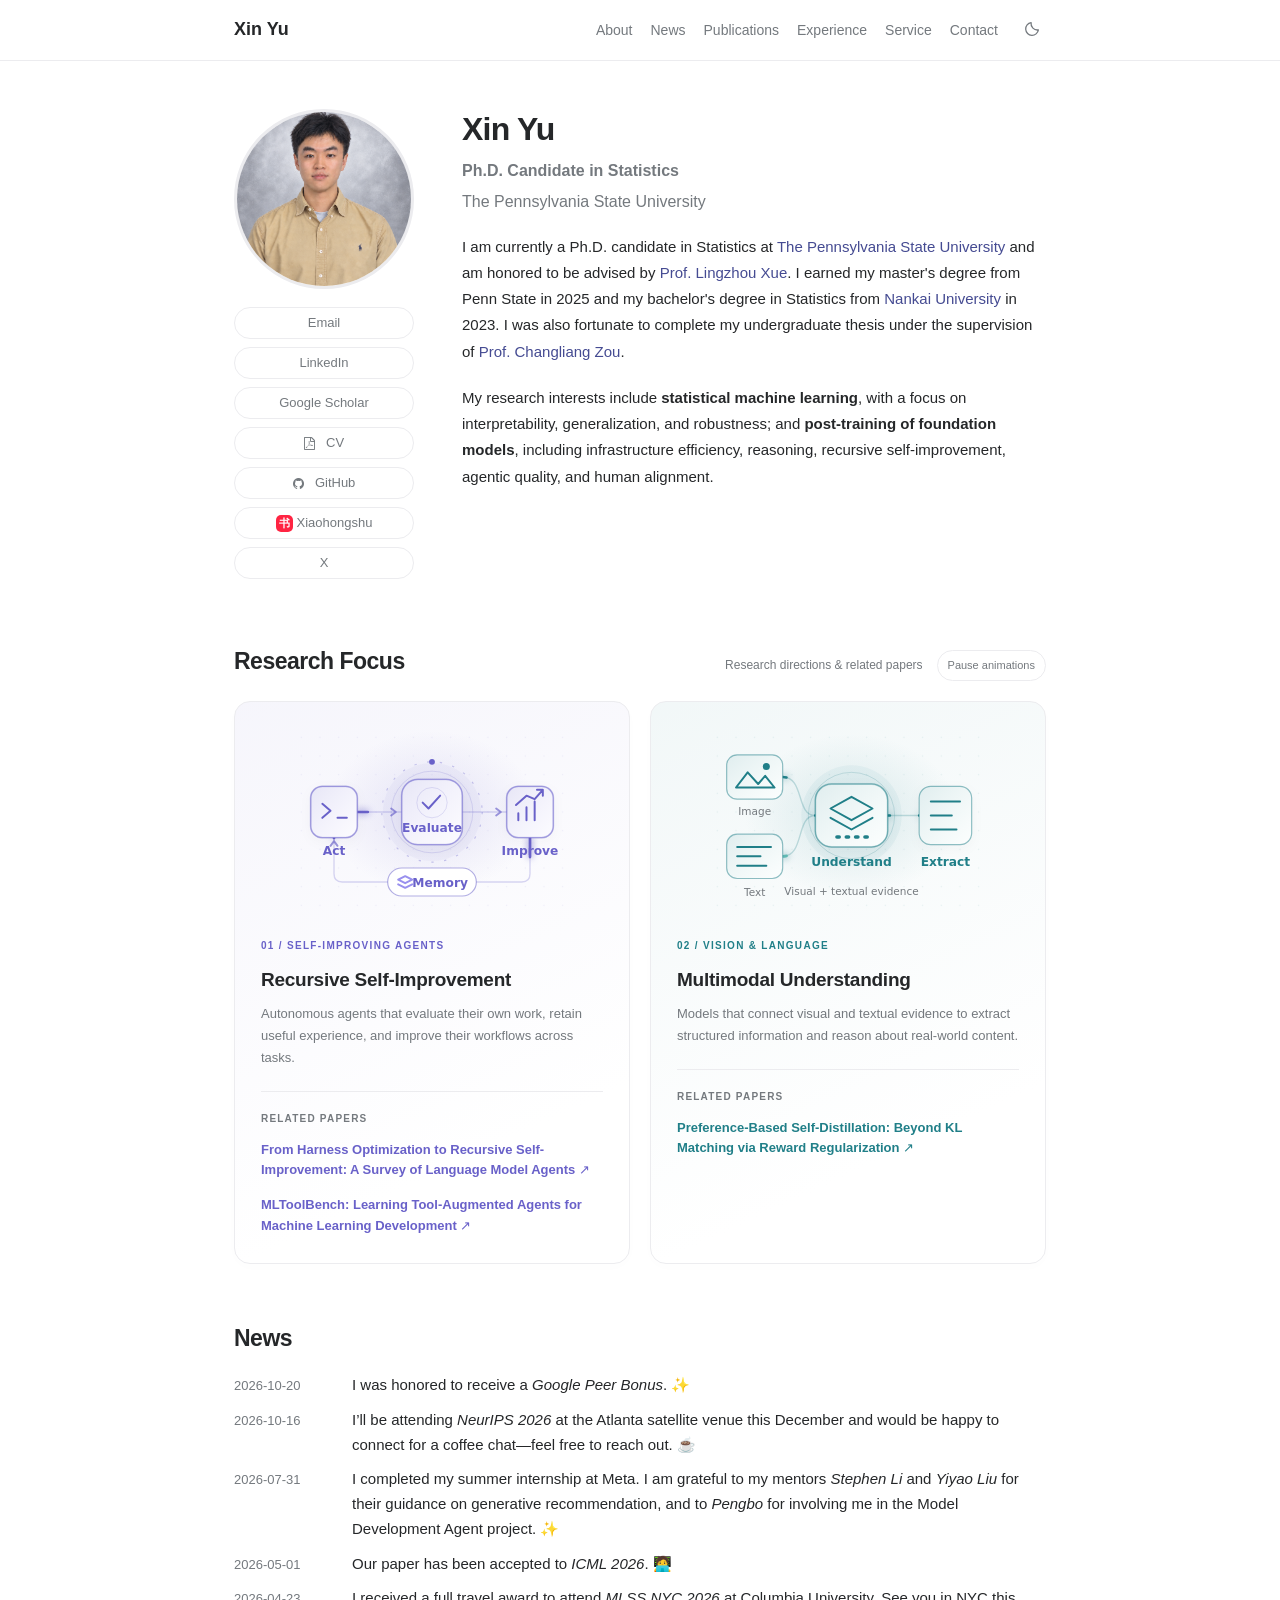
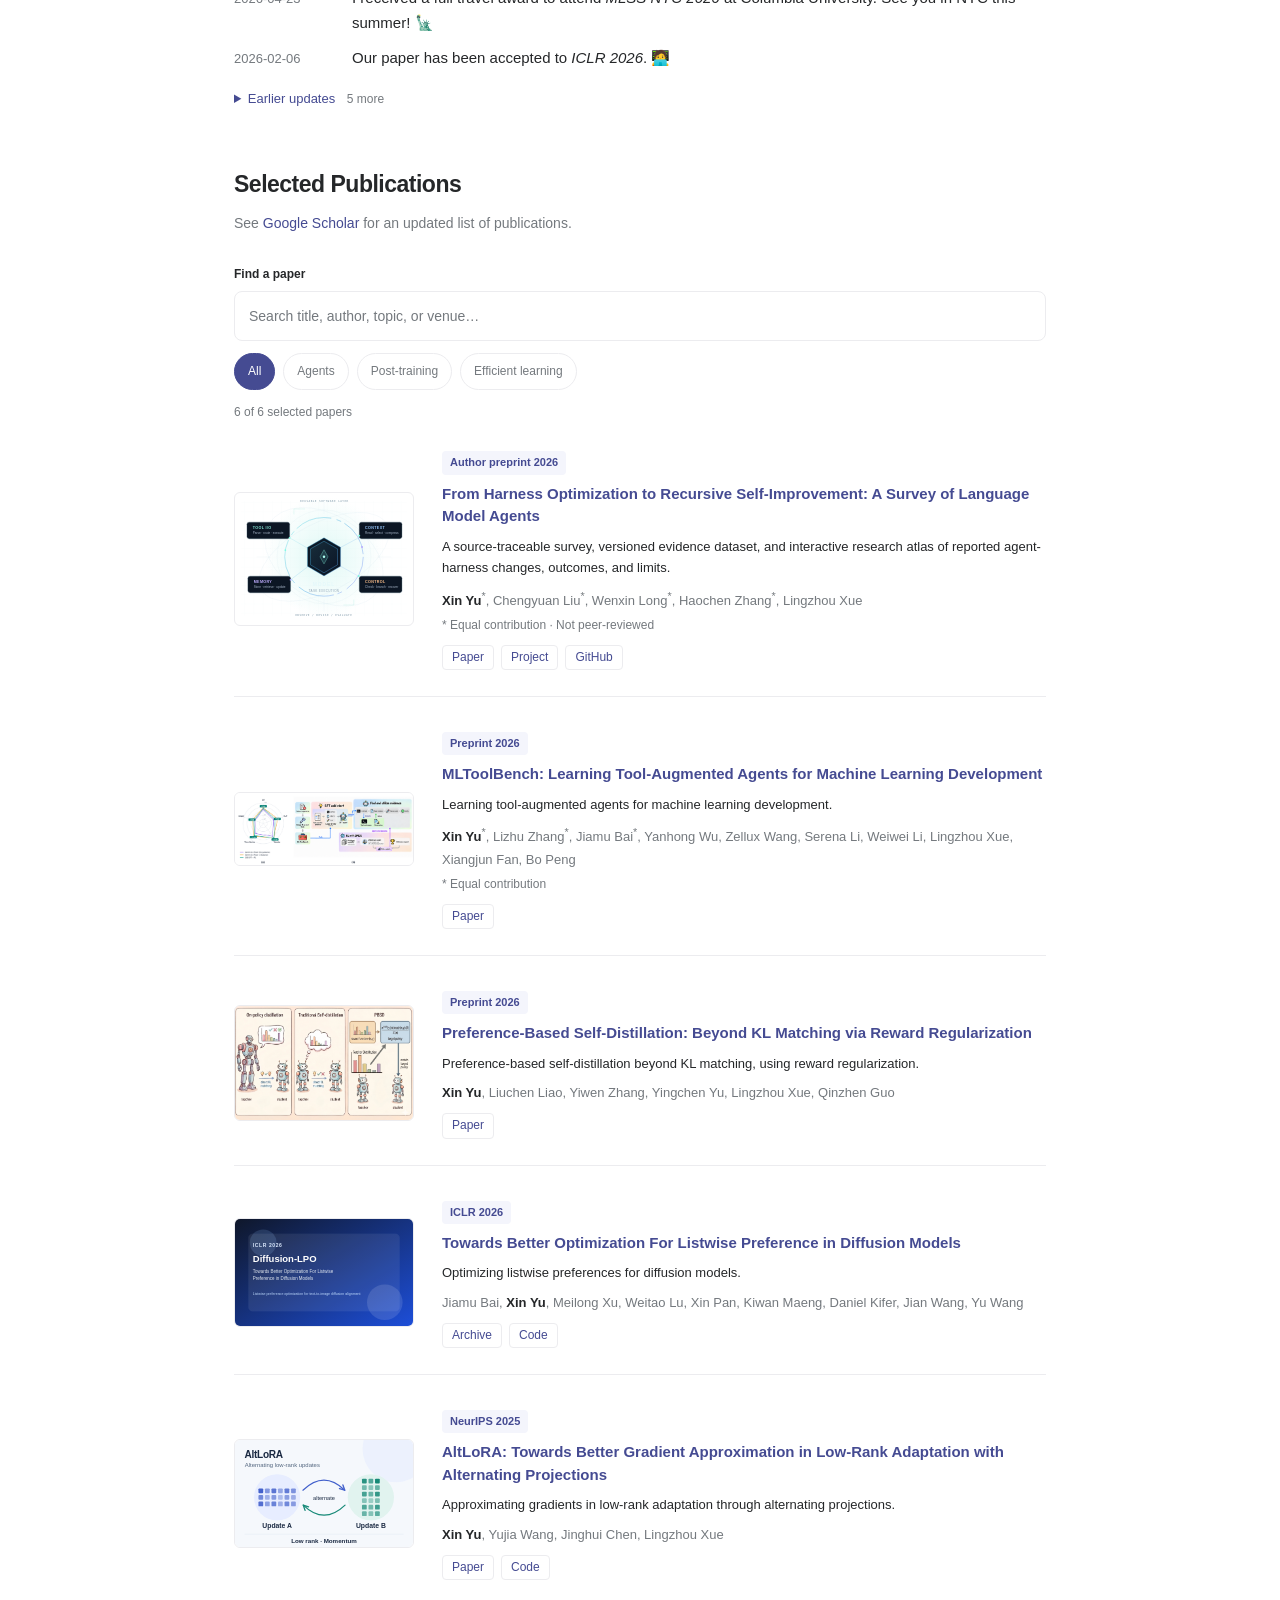
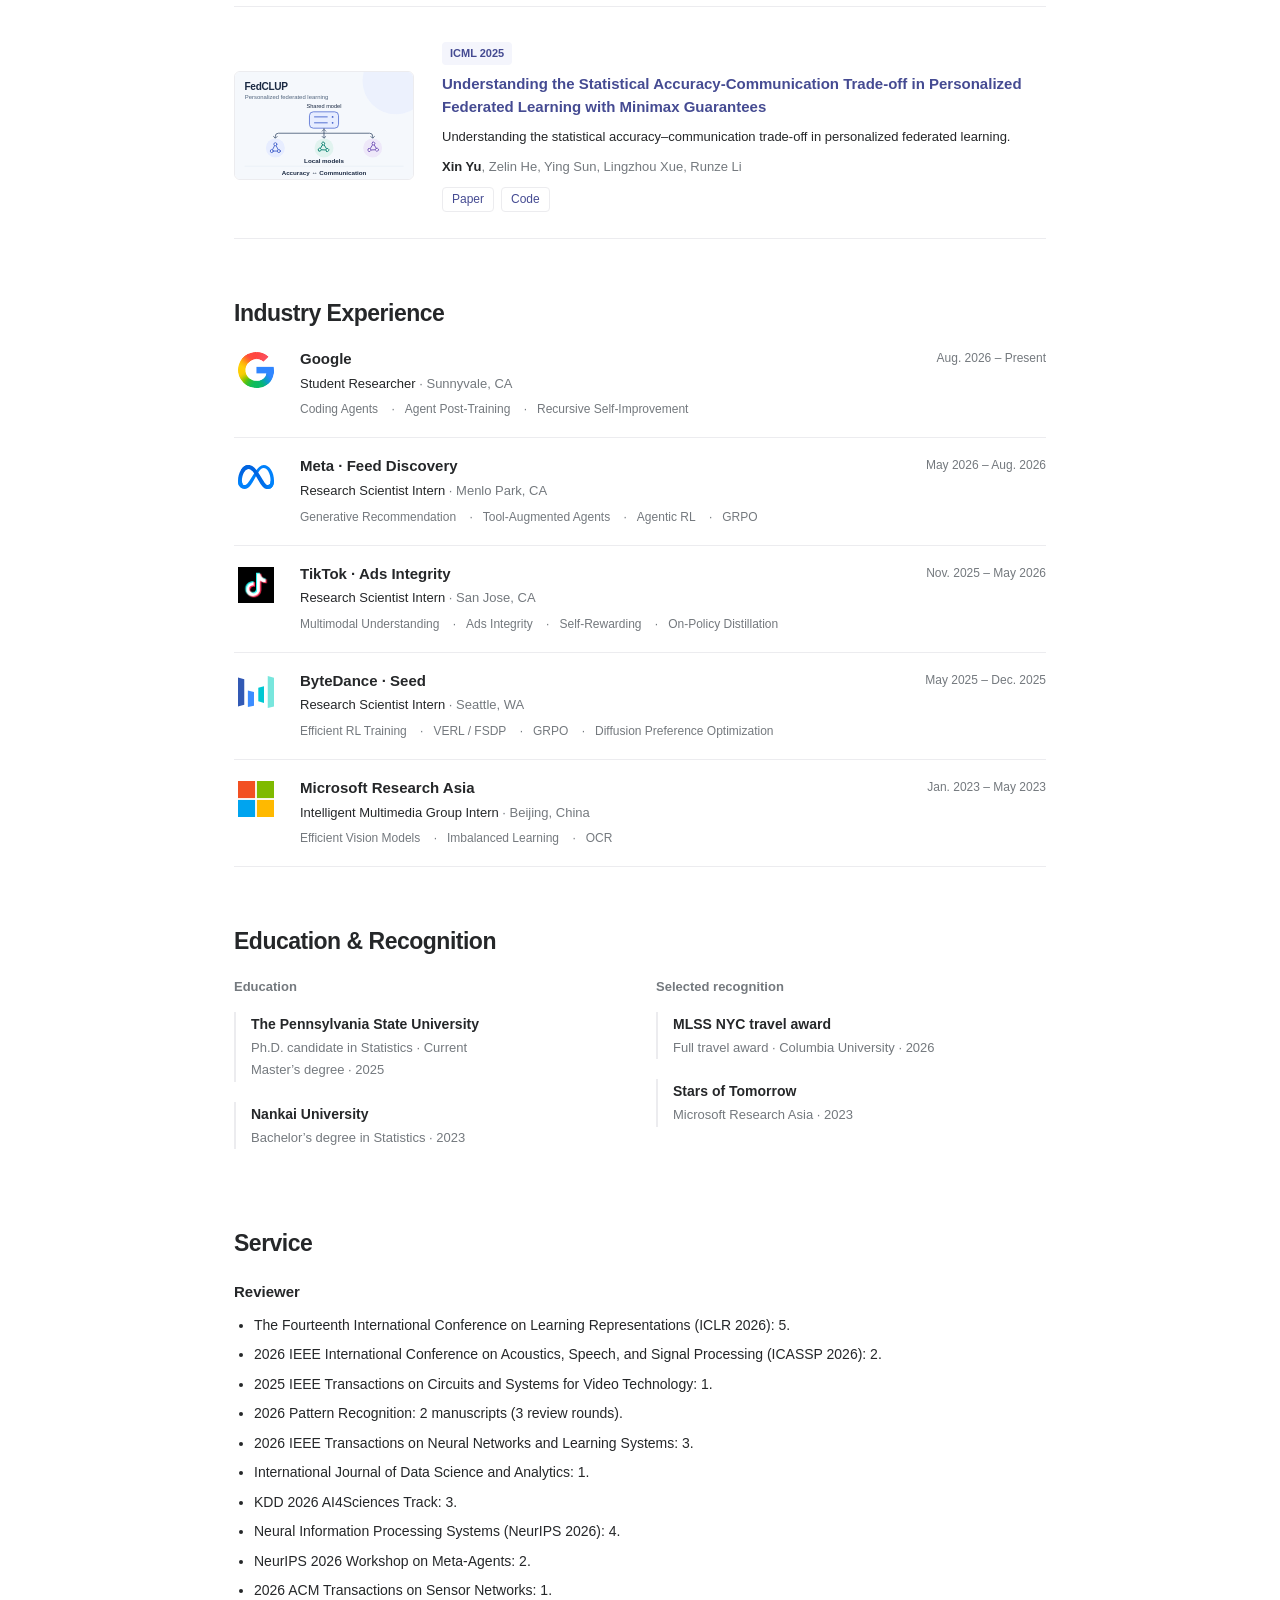
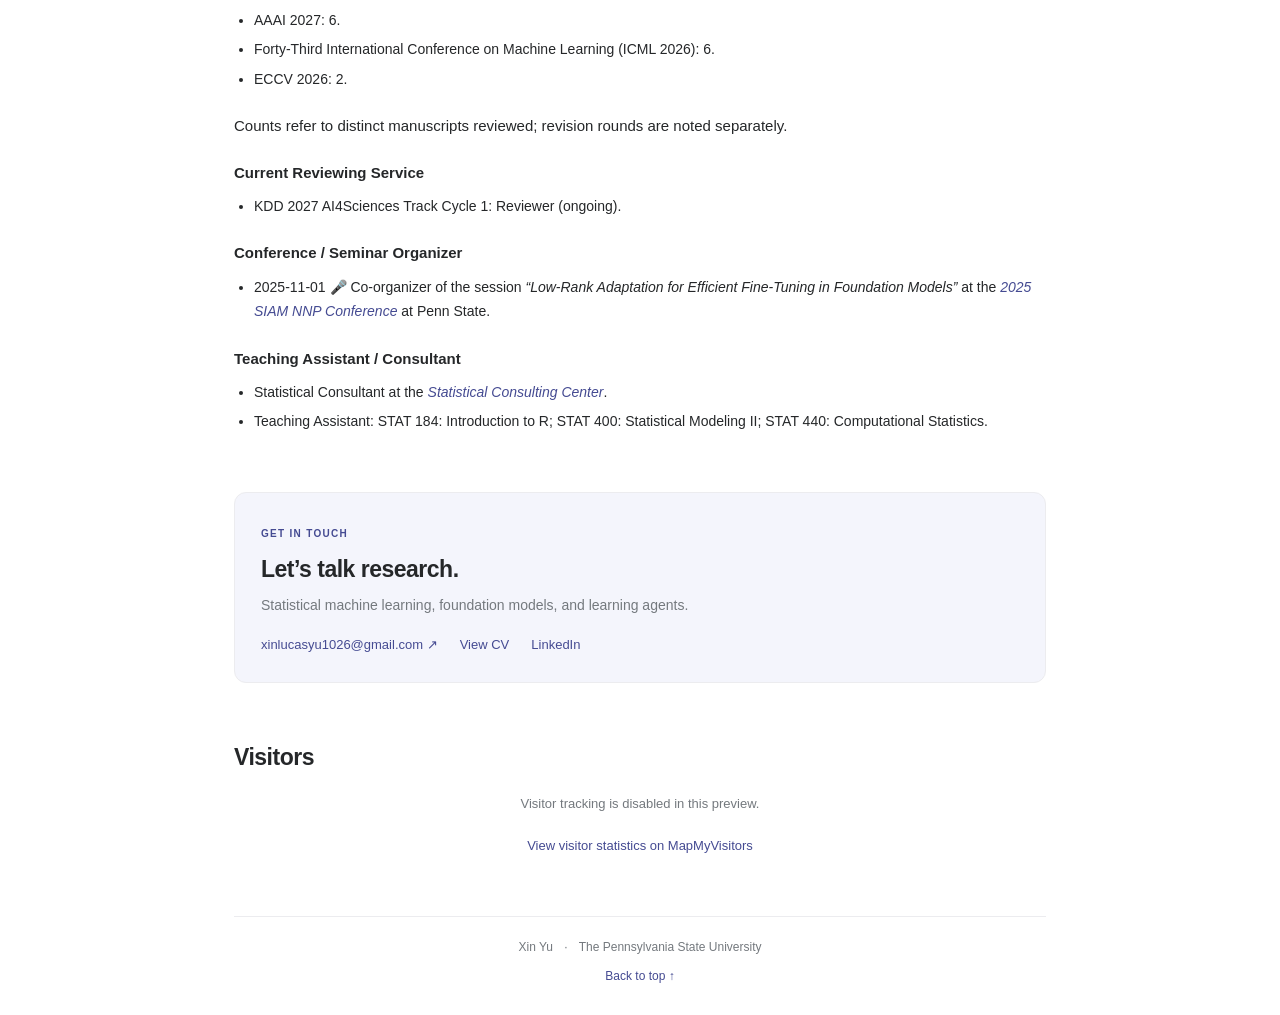
==== index.html @ 4d709c86 "Connect two research focus areas to related papers Keep animated Recursive Self-Improvement and Mult" ====
<!DOCTYPE html>
<html lang="en">
<head>
<!-- Apply the saved or system theme before the page is painted. -->
<script src="Source_files/theme.js?v=1"></script>
<!-- Google tag (gtag.js) -->

<script>
  window.dataLayer = window.dataLayer || [];
  function gtag(){dataLayer.push(arguments);}
  gtag('js', new Date());

  gtag('config', 'G-PMWDLJT86Z');
</script>
<meta http-equiv="content-type" content = "text/html; charset=UTF-8">
<meta charset="utf-8">
<meta http-equiv="X-UA-Compatible" content="IE=edge">
<meta name="viewport" content="width=device-width, initial-scale=1, shrink-to-fit=no">
<meta name="description" content="Xin Yu is a Ph.D. candidate at The Pennsylvania State University working on statistical machine learning and large language models.">
<meta name="author" content="Xin Yu">
<meta name="keywords" content="Xin Yu, Yu Xin, Penn State, Statistics, Data science, machine learning, deep learning, mathematics, Large Language Models, Foundation Models">

<script src="Source_files/9JZkBilUSmGpH8F5SvwGOfpXbTA.js"></script><link rel="icon" href="Source_files/profile-silver-portrait.png" type="image/png">


<script>
      (function(i,s,o,g,r,a,m){i['GoogleAnalyticsObject']=r;i[r]=i[r]||function(){
      (i[r].q=i[r].q||[]).push(arguments)},i[r].l=1*new Date();a=s.createElement(o),
      m=s.getElementsByTagName(o)[0];a.async=1;a.src=g;m.parentNode.insertBefore(a,m)
      })(window,document,'script','https://www.google-analytics.com/analytics.js','ga');

      ga('create', 'UA-104092499-1', 'auto');
      ga('send', 'pageview');
</script>


<link rel="stylesheet" href="Source_files/font-awesome-4.7.0/css/font-awesome.min.css">
<link rel="stylesheet" href="Source_files/academic.css?v=4">
<link rel="stylesheet" href="research-focus.css?v=20261107-3">
<title>Xin Yu</title>
</head>
<body>
<a class="skip-link" href="#home">Skip to content</a>
<header class="site-header"><nav aria-label="Main navigation" class="nav-inner">
<a class="brand" href="#home">Xin Yu</a>
<div class="nav-links"><a href="#home">About</a><a href="#news">News</a><a href="#Research">Publications</a><a href="#experience">Experience</a><a href="#service">Service</a><a href="#contact">Contact</a></div>
<button class="theme-toggle" id="theme-toggle" type="button" aria-label="Dark mode" aria-pressed="false" title="Switch to dark mode" hidden>
  <svg class="theme-toggle__moon" viewBox="0 0 24 24" fill="none" stroke="currentColor" stroke-width="1.7" stroke-linecap="round" stroke-linejoin="round" aria-hidden="true" focusable="false">
    <path d="M20.5 13.2A8.5 8.5 0 0 1 10.8 3.5a8.5 8.5 0 1 0 9.7 9.7Z"/>
  </svg>
  <svg class="theme-toggle__sun" viewBox="0 0 24 24" fill="none" stroke="currentColor" stroke-width="1.7" stroke-linecap="round" aria-hidden="true" focusable="false">
    <circle cx="12" cy="12" r="4"/>
    <path d="M12 2v2m0 16v2M2 12h2m16 0h2M4.9 4.9l1.4 1.4m11.4 11.4 1.4 1.4M4.9 19.1l1.4-1.4M17.7 6.3l1.4-1.4"/>
  </svg>
</button></nav></header>
<main class="page">
<section class="about" id="home" aria-labelledby="name">
<aside class="profile"><div class="portrait"><img src="Source_files/profile-silver-portrait.png" alt="Xin Yu" width="180" height="180" fetchpriority="high"></div>
<div class="profile-links">
    <a class="action-button" href="mailto:xinlucasyu1026@gmail.com">Email</a>
    <a class="action-button" href="https://www.linkedin.com/in/xin-yu-163795250/">LinkedIn</a>
    <a class="action-button" href="https://scholar.google.com/citations?user=YMauDFsAAAAJ&hl=en">Google Scholar</a>
    <a class="action-button" href="resume.pdf?v=20261002" target="_blank" rel="noopener" title="CV (PDF)"><i class="fa fa-file-pdf-o" aria-hidden="true"></i>&nbsp; CV</a>
    <a class="action-button" href="https://github.com/LucasXinYu" target="_blank" rel="noopener"><i class="fa fa-github" aria-hidden="true"></i>&nbsp; GitHub</a>
    <a class="action-button" href="https://www.xiaohongshu.com/user/profile/625aa03c000000001000e289" target="_blank" rel="noopener" aria-label="Xiaohongshu" title="Xiaohongshu"><span class="xhs-mark" aria-hidden="true">书</span> Xiaohongshu</a>
    <a class="action-button" href="https://x.com/xin_lucas_yu">X</a>
  </div></aside>
<div class="biography"><h1 id="name">Xin Yu</h1><p class="position">Ph.D. Candidate in Statistics</p><p class="affiliation">The Pennsylvania State University</p>
<p>
  I am currently a Ph.D. candidate in Statistics at
  <a href="https://stat.psu.edu" target="_blank" rel="noopener">The Pennsylvania State University</a>
  and am honored to be advised by
  <a href="https://lingzhou-xue.github.io/" target="_blank" rel="noopener">Prof. Lingzhou Xue</a>.
  I earned my master's degree from Penn State in 2025 and my bachelor's degree in Statistics from
  <a href="http://en.stat.nankai.edu.cn/" target="_blank" rel="noopener">Nankai University</a> in 2023.
  I was also fortunate to complete my undergraduate thesis under the supervision of
  <a href="http://web.stat.nankai.edu.cn/chlzou/" target="_blank" rel="noopener">Prof. Changliang Zou</a>.
</p>
<p>My research interests include <strong>statistical machine learning</strong>, with a focus on interpretability, generalization, and robustness; and <strong>post-training of foundation models</strong>, including infrastructure efficiency, reasoning, recursive self-improvement, agentic quality, and human alignment.</p>
</div></section>
<section id="focus" aria-labelledby="focus-title">
<div class="section-heading"><h2 id="focus-title">Research Focus</h2><div class="focus-controls"><span>Research directions &amp; related papers</span><button id="motion-toggle" type="button" aria-pressed="false" hidden>Pause animations</button></div></div>
<div class="focus-grid">
<article class="focus-card focus-rsi">
  <svg class="research-motion motion-self-improvement" viewBox="0 0 240 160" role="img" aria-labelledby="focus-rsi-title focus-rsi-desc" focusable="false">
    <title id="focus-rsi-title">An agent improves its own workflow</title>
    <desc id="focus-rsi-desc">Act, evaluate, and improve form a loop. Useful experience is retained in memory for the next iteration.</desc>
    <defs>
      <radialGradient id="rsi-glow"><stop stop-color="var(--focus-accent)" stop-opacity=".15"/><stop offset="1" stop-color="var(--focus-accent)" stop-opacity="0"/></radialGradient>
      <linearGradient id="rsi-panel" x2="1" y2="1"><stop stop-color="var(--focus-accent)" stop-opacity=".16"/><stop offset="1" stop-color="var(--focus-secondary)" stop-opacity=".03"/></linearGradient>
      <pattern id="rsi-grid" width="16" height="16" patternUnits="userSpaceOnUse"><circle class="rf-grid" cx="8" cy="8" r=".6"/></pattern>
    </defs>
    <rect width="240" height="160" fill="url(#rsi-grid)"/>
    <ellipse cx="120" cy="72" rx="90" ry="70" fill="url(#rsi-glow)"/>
    <circle class="rf-ambient" cx="120" cy="72" r="42"/>
    <circle class="rf-halo" cx="120" cy="72" r="35"/>
    <circle class="rf-orbit" cx="120" cy="72" r="43"/>
    <path class="rf-rail" d="M56 72H94M146 72H184M204 94V125Q204 132 197 132H43Q36 132 36 125V94"/>
    <path class="rf-trace" pathLength="100" d="M56 72H184"/>
    <path class="rf-trace rf-trace-slow" pathLength="100" d="M204 94V125Q204 132 197 132H43Q36 132 36 125V94"/>
    <path class="rf-icon" d="m85 69 4 3-4 3m90-6 4 3-4 3M33 101l3-4 3 4" opacity=".65"/>
    <g class="rf-node">
      <rect class="rf-surface" x="16" y="50" width="40" height="44" rx="10"/>
      <rect x="16" y="50" width="40" height="44" rx="10" fill="url(#rsi-panel)"/>
      <rect class="rf-highlight" x="16" y="50" width="40" height="44" rx="10"/>
      <path class="rf-icon" d="m26 65 7 6-7 6m13 0h8"/>
    </g>
    <g class="rf-node">
      <rect class="rf-surface" x="94" y="44" width="52" height="56" rx="14"/>
      <rect x="94" y="44" width="52" height="56" rx="14" fill="url(#rsi-panel)"/>
      <rect class="rf-highlight rf-stage-two" x="94" y="44" width="52" height="56" rx="14"/>
      <circle class="rf-halo" cx="120" cy="64" r="13"/>
      <path class="rf-icon" d="m112 64 5 5 10-11"/>
      <text class="rf-label" x="120" y="89">Evaluate</text>
    </g>
    <g class="rf-node">
      <rect class="rf-surface" x="184" y="50" width="40" height="44" rx="10"/>
      <rect x="184" y="50" width="40" height="44" rx="10" fill="url(#rsi-panel)"/>
      <rect class="rf-highlight rf-stage-three" x="184" y="50" width="40" height="44" rx="10"/>
      <path class="rf-icon" d="M194 79v-6m7 6V68m7 11V63m-16 3 9-8 7 3 7-8m-5 0h5v5"/>
    </g>
    <text class="rf-label" x="36" y="109">Act</text><text class="rf-label" x="204" y="109">Improve</text>
    <rect class="rf-surface" x="82" y="120" width="76" height="24" rx="12"/>
    <path class="rf-icon rf-icon-soft" d="m91 130 6-3 6 3-6 3Zm0 4 6 3 6-3"/>
    <text class="rf-label" x="127" y="136">Memory</text>
    <circle class="rf-dot rf-status" cx="120" cy="29" r="2.5"/>
  </svg>
  <span class="focus-number">01 / SELF-IMPROVING AGENTS</span>
  <h3>Recursive Self-Improvement</h3>
  <p>Autonomous agents that evaluate their own work, retain useful experience, and improve their workflows across tasks.</p>
  <div class="focus-papers">
    <h4>Related papers</h4>
    <ul>
      <li><a href="#paper-harness-rsi">From Harness Optimization to Recursive Self-Improvement: A Survey of Language Model Agents <span aria-hidden="true">↗</span></a></li>
      <li><a href="#paper-mltoolbench">MLToolBench: Learning Tool-Augmented Agents for Machine Learning Development <span aria-hidden="true">↗</span></a></li>
    </ul>
  </div>
</article>
<article class="focus-card focus-multimodal">
  <svg class="research-motion motion-multimodal" viewBox="0 0 240 160" role="img" aria-labelledby="focus-mm-title focus-mm-desc" focusable="false">
    <title id="focus-mm-title">Understand images and text together</title>
    <desc id="focus-mm-desc">Visual and textual evidence converge in a shared model, which extracts structured information.</desc>
    <defs>
      <radialGradient id="mm-glow"><stop stop-color="var(--focus-accent)" stop-opacity=".14"/><stop offset="1" stop-color="var(--focus-accent)" stop-opacity="0"/></radialGradient>
      <linearGradient id="mm-panel" x2="1" y2="1"><stop stop-color="var(--focus-accent)" stop-opacity=".14"/><stop offset="1" stop-color="var(--focus-secondary)" stop-opacity=".02"/></linearGradient>
      <pattern id="mm-grid" width="16" height="16" patternUnits="userSpaceOnUse"><circle class="rf-grid" cx="8" cy="8" r=".6"/></pattern>
    </defs>
    <rect width="240" height="160" fill="url(#mm-grid)"/>
    <ellipse cx="123" cy="75" rx="92" ry="70" fill="url(#mm-glow)"/>
    <circle class="rf-ambient" cx="123" cy="75" r="43"/>
    <circle class="rf-halo" cx="123" cy="75" r="37"/>
    <path class="rf-rail" d="M64 42C83 42 75 75 92 75M64 110C83 110 75 75 92 75M154 75H181"/>
    <path class="rf-trace" pathLength="100" d="M64 42C83 42 75 75 92 75"/>
    <path class="rf-trace rf-trace-second" pathLength="100" d="M64 110C83 110 75 75 92 75"/>
    <path class="rf-trace" pathLength="100" d="M154 75H181"/>
    <g class="rf-float">
      <rect class="rf-surface" x="16" y="23" width="48" height="38" rx="9"/>
      <rect x="16" y="23" width="48" height="38" rx="9" fill="url(#mm-panel)"/>
      <path class="rf-icon" d="m24 51 10-13 9 10 6-7 8 10Z"/>
      <circle class="rf-dot rf-status" cx="50" cy="33" r="3"/>
    </g>
    <text class="rf-note" x="40" y="75">Image</text>
    <g class="rf-float rf-float-second">
      <rect class="rf-surface" x="16" y="91" width="48" height="38" rx="9"/>
      <rect x="16" y="91" width="48" height="38" rx="9" fill="url(#mm-panel)"/>
      <path class="rf-icon" d="M25 102h29m-29 8h20m-20 8h25"/>
    </g>
    <text class="rf-note" x="40" y="144">Text</text>
    <g class="rf-node">
      <rect class="rf-surface" x="92" y="48" width="62" height="54" rx="14"/>
      <rect x="92" y="48" width="62" height="54" rx="14" fill="url(#mm-panel)"/>
      <rect class="rf-highlight" x="92" y="48" width="62" height="54" rx="14"/>
      <path class="rf-icon" d="m105 69 18-10 18 10-18 10Zm0 8 18 10 18-10"/>
      <g><rect class="rf-token" x="109" y="92" width="5" height="3" rx="1.5"/><rect class="rf-token" x="117" y="92" width="5" height="3" rx="1.5"/><rect class="rf-token" x="125" y="92" width="5" height="3" rx="1.5"/><rect class="rf-token" x="133" y="92" width="5" height="3" rx="1.5"/></g>
    </g>
    <text class="rf-label" x="123" y="118">Understand</text>
    <g class="rf-node">
      <rect class="rf-surface" x="181" y="50" width="45" height="50" rx="10"/>
      <rect x="181" y="50" width="45" height="50" rx="10" fill="url(#mm-panel)"/>
      <g class="rf-icon"><path class="rf-output-line" d="M191 63h25"/><path class="rf-output-line" d="M191 75h18"/><path class="rf-output-line" d="M191 87h22"/></g>
    </g>
    <text class="rf-label" x="203.5" y="118">Extract</text>
    <text class="rf-note" x="123" y="143">Visual + textual evidence</text>
  </svg>
  <span class="focus-number">02 / VISION &amp; LANGUAGE</span>
  <h3>Multimodal Understanding</h3>
  <p>Models that connect visual and textual evidence to extract structured information and reason about real-world content.</p>
  <div class="focus-papers">
    <h4>Related papers</h4>
    <ul>
      <li><a href="#paper-pbsd">Preference-Based Self-Distillation: Beyond KL Matching via Reward Regularization <span aria-hidden="true">↗</span></a></li>
    </ul>
  </div>
</article>
</div></section>
<section id="news" aria-labelledby="news-title"><h2 id="news-title">News</h2><ul class="news-list"><li><time datetime="2026-10-20">2026-10-20</time><div> I was honored to receive a <em>Google Peer Bonus</em>. ✨</div></li>
<li><time>2026-10-16</time><div> I’ll be attending <em>NeurIPS 2026</em> at the Atlanta satellite venue this December and would be happy to connect for a coffee chat—feel free to reach out. ☕</div></li>
<li><time>2026-07-31</time><div> I completed my summer internship at Meta. I am grateful to my mentors <em>Stephen Li</em> and <em>Yiyao Liu</em> for their guidance on generative recommendation, and to <em>Pengbo</em> for involving me in the Model Development Agent project. ✨</div></li>
<li><time>2026-05-01</time><div> Our paper has been accepted to <em>ICML 2026</em>. 🧑‍💻</div></li>
<li><time>2026-04-23</time><div> I received a full travel award to attend <em>MLSS NYC 2026</em> at Columbia University. See you in NYC this summer! 🗽</div></li>
<li><time>2026-02-06</time><div> Our paper has been accepted to <em>ICLR 2026</em>. 🧑‍💻</div></li></ul><details class="news-archive"><summary>Earlier updates <span>5 more</span></summary><ul class="news-list"><li><time>2026-01-19</time><div> I started my internship at TikTok, focusing on multimodal understanding and exploring continual learning and agent-based automated error correction. ✨</div></li>
<li><time>2025-12-01</time><div> I presented a poster at <em>NeurIPS 2025</em> at the San Diego Convention Center. ☀️</div></li>
<li><time>2025-07-22</time><div> I presented a poster at <em>ICML 2025</em> at the Vancouver Convention Center. ☀️</div></li>
<li><time>2025-05-22</time><div> I joined ByteDance Seed Infra in Seattle for a summer internship, working with
		    <a href="https://scholar.google.com/citations?user=pIPJUJMAAAAJ&hl=en" target="_blank" rel="noopener">Cong Xie</a> and
		    <a href="https://scholar.google.com/citations?user=nZr0oXQAAAAJ&hl=en" target="_blank" rel="noopener">Zhi Zhang</a>. 🧑‍💻
		  </div></li>
<li><time>2023-05-01</time><div> I’m thrilled to share that I’ve completed my five-month internship at Microsoft Research Asia (MSRA). I’m grateful to have worked with
		    <a href="https://www.microsoft.com/en-us/research/people/yanlu/" target="_blank" rel="noopener">Yan Lu</a> and
		    <a href="https://www.microsoft.com/en-us/research/people/xiaoyizhang/" target="_blank" rel="noopener">Xiaoyi Zhang</a> and honored to have received <em>the Stars of Tomorrow award</em>! 🧑‍💻
		  </div></li></ul></details></section>
<section id="Research" aria-labelledby="publications-title"><h2 id="publications-title">Selected Publications</h2>
<p class="section-note">See <a href="https://scholar.google.com/citations?user=YMauDFsAAAAJ&amp;hl=en">Google Scholar</a> for an updated list of publications.</p>
<div class="publication-tools" hidden>
<label for="paper-search">Find a paper</label>
<input id="paper-search" type="search" placeholder="Search title, author, topic, or venue…" autocomplete="off" aria-controls="paper-list">
<div class="paper-filters" role="group" aria-label="Filter papers by research area">
<button type="button" data-filter="All" aria-pressed="true">All</button><button type="button" data-filter="Agents" aria-pressed="false">Agents</button><button type="button" data-filter="Post-training" aria-pressed="false">Post-training</button><button type="button" data-filter="Efficient learning" aria-pressed="false">Efficient learning</button>
</div><p id="paper-count" role="status" aria-live="polite" aria-atomic="true"></p></div>
<div id="paper-list">
<article class="publication" id="paper-harness-rsi" data-topic="Agents">
<div class="publication-image"><img src="Source_files/harness-rsi-banner.svg" alt="Harness RSI: a source-traceable survey and research atlas of agent-harness changes"></div>
<div><div class="venue">Author preprint 2026</div><h3><a href="https://lucasxinyu.github.io/harness-rsi/paper/Harness_RSI_Preprint_2026-10-19.pdf" target="_blank" rel="noopener" style="font-weight:bold;">
        From Harness Optimization to Recursive Self-Improvement: A Survey of Language Model Agents
      </a></h3><p class="paper-summary">A source-traceable survey, versioned evidence dataset, and interactive research atlas of reported agent-harness changes, outcomes, and limits.</p><p class="pub-authors"><u>Xin Yu</u><sup>*</sup>, Chengyuan Liu<sup>*</sup>, Wenxin Long<sup>*</sup>, Haochen Zhang<sup>*</sup>, Lingzhou Xue</p><p class="pub-note">* Equal contribution · Not peer-reviewed</p><div class="pub-links">
      <a class="pub-button" href="https://lucasxinyu.github.io/harness-rsi/paper/Harness_RSI_Preprint_2026-10-19.pdf" target="_blank" rel="noopener">Paper</a>
      <a class="pub-button" href="https://lucasxinyu.github.io/harness-rsi/" target="_blank" rel="noopener">Project</a>
      <a class="pub-button" href="https://github.com/LucasXinYu/harness-rsi" target="_blank" rel="noopener">GitHub</a>
    </div></div>
</article>
<article class="publication" id="paper-mltoolbench" data-topic="Agents">
<div class="publication-image"><img src="Source_files/mltoolbench-overview.png" alt="MLToolBench overview: learning to find and utilize diagnostic evidence"></div>
<div><div class="venue">Preprint 2026</div><h3><a href="https://arxiv.org/abs/2609.36679" style="font-weight:bold;">
        MLToolBench: Learning Tool-Augmented Agents for Machine Learning Development
      </a></h3><p class="paper-summary">Learning tool-augmented agents for machine learning development.</p><p class="pub-authors"><u>Xin Yu</u><sup>*</sup>, Lizhu Zhang<sup>*</sup>, Jiamu Bai<sup>*</sup>, Yanhong Wu, Zellux Wang, Serena Li, Weiwei Li, Lingzhou Xue, Xiangjun Fan, Bo Peng</p><p class="pub-note">* Equal contribution</p><div class="pub-links">
      <a class="pub-button" href="https://arxiv.org/abs/2609.36679">Paper</a>
    </div></div>
</article>
<article class="publication" id="paper-pbsd" data-topic="Post-training">
<div class="publication-image"><img src="Source_files/pbsd-figure1.png" alt="[Preference-Based Self-Distillation: Beyond KL Matching via Reward Regularization]"></div>
<div><div class="venue">Preprint 2026</div><h3><a href="https://arxiv.org/abs/2605.05040" style="font-weight:bold;">
        Preference-Based Self-Distillation: Beyond KL Matching via Reward Regularization
      </a></h3><p class="paper-summary">Preference-based self-distillation beyond KL matching, using reward regularization.</p><p class="pub-authors"><u>Xin Yu</u>, Liuchen Liao, Yiwen Zhang, Yingchen Yu, Lingzhou Xue, Qinzhen Guo</p><div class="pub-links">
      <a class="pub-button" href="https://arxiv.org/abs/2605.05040">Paper</a>
    </div></div>
</article>
<article class="publication" id="paper-diffusion" data-topic="Post-training">
<div class="publication-image"><img src="Source_files/diffusion-lpo-card.svg" alt="[Towards Better Optimization For Listwise Preference in Diffusion Models]"></div>
<div><div class="venue">ICLR 2026</div><h3><a href="https://arxiv.org/abs/2510.01540" style="font-weight:bold;">
        Towards Better Optimization For Listwise Preference in Diffusion Models
      </a></h3><p class="paper-summary">Optimizing listwise preferences for diffusion models.</p><p class="pub-authors">Jiamu Bai, <u>Xin Yu</u>, Meilong Xu, Weitao Lu, Xin Pan, Kiwan Maeng, Daniel Kifer, Jian Wang, Yu Wang</p><div class="pub-links">
      <a class="pub-button" href="https://arxiv.org/abs/2510.01540">Archive</a>
      <a class="pub-button" href="https://github.com/jiamubai/personalized-diffusion-listwise-dpo">Code</a>
    </div></div>
</article>
<article class="publication" id="paper-altlora" data-topic="Efficient learning">
<div class="publication-image"><img src="Source_files/paper-cards/altlora.svg" width="600" height="360" loading="lazy" decoding="async" alt="AltLoRA: low-rank matrices A and B are updated in alternation, with momentum in the low-rank space."></div>
<div><div class="venue">NeurIPS 2025</div><h3><a href="https://arxiv.org/abs/2505.12455" style="font-weight:bold;">
        AltLoRA: Towards Better Gradient Approximation in Low-Rank Adaptation with Alternating Projections
      </a></h3><p class="paper-summary">Approximating gradients in low-rank adaptation through alternating projections.</p><p class="pub-authors"><u>Xin Yu</u>, Yujia Wang, Jinghui Chen, Lingzhou Xue</p><div class="pub-links">
      <a class="pub-button" href="https://arxiv.org/pdf/2505.12455">Paper</a>
      <a class="pub-button" href="https://github.com/LucasXinYu/AltLoRA">Code</a>
    </div></div>
</article>
<article class="publication" id="paper-fedclup" data-topic="Efficient learning">
<div class="publication-image"><img src="Source_files/paper-cards/fedclup.svg" width="600" height="360" loading="lazy" decoding="async" alt="FedCLUP: a shared model connects personalized local models, highlighting the statistical accuracy–communication trade-off."></div>
<div><div class="venue">ICML 2025</div><h3><a href="https://arxiv.org/abs/2410.08934" style="font-weight:bold;">
        Understanding the Statistical Accuracy-Communication Trade-off in Personalized Federated Learning with Minimax Guarantees
      </a></h3><p class="paper-summary">Understanding the statistical accuracy–communication trade-off in personalized federated learning.</p><p class="pub-authors"><u>Xin Yu</u>, Zelin He, Ying Sun, Lingzhou Xue, Runze Li</p><div class="pub-links">
      <a class="pub-button" href="https://arxiv.org/abs/2410.08934">Paper</a>
      <a class="pub-button" href="https://github.com/LucasXinYu/FedCLUP">Code</a>
    </div></div>
</article></div><div id="no-papers" hidden><p>No papers match your search.</p><button type="button" id="reset-papers">Clear search and filters</button></div></section>
<section id="experience" aria-labelledby="experience-title"><h2 id="experience-title">Industry Experience</h2><div class="experience-list">
      <article class="experience-item">
        <div class="experience-logo experience-logo--google"><img src="Source_files/company-logos/google-icon.svg" alt="Google logo" width="80" height="80" loading="lazy"></div>
        <div class="experience-details">
          <div class="experience-heading">
            <h3>Google</h3>
            <span class="experience-date">Aug. 2026 – Present</span>
          </div>
          <p class="experience-role">Student Researcher <span class="experience-location">· Sunnyvale, CA</span></p>
          <ul class="experience-keywords" aria-label="Core work areas"><li>Coding Agents</li><li>Agent Post-Training</li><li>Recursive Self-Improvement</li></ul>
        </div>
      </article>
      <article class="experience-item">
        <div class="experience-logo experience-logo--meta"><img src="Source_files/company-logos/meta-icon.svg" alt="Meta logo" width="80" height="80" loading="lazy"></div>
        <div class="experience-details">
          <div class="experience-heading">
            <h3>Meta · Feed Discovery</h3>
            <span class="experience-date">May 2026 – Aug. 2026</span>
          </div>
          <p class="experience-role">Research Scientist Intern <span class="experience-location">· Menlo Park, CA</span></p>
          <ul class="experience-keywords" aria-label="Core work areas"><li>Generative Recommendation</li><li>Tool-Augmented Agents</li><li>Agentic RL</li><li>GRPO</li></ul>
        </div>
      </article>
      <article class="experience-item">
        <div class="experience-logo experience-logo--tiktok"><img src="Source_files/company-logos/tiktok-icon.png" alt="TikTok logo" width="80" height="80" loading="lazy"></div>
        <div class="experience-details">
          <div class="experience-heading">
            <h3>TikTok · Ads Integrity</h3>
            <span class="experience-date">Nov. 2025 – May 2026</span>
          </div>
          <p class="experience-role">Research Scientist Intern <span class="experience-location">· San Jose, CA</span></p>
          <ul class="experience-keywords" aria-label="Core work areas"><li>Multimodal Understanding</li><li>Ads Integrity</li><li>Self-Rewarding</li><li>On-Policy Distillation</li></ul>
        </div>
      </article>
      <article class="experience-item">
        <div class="experience-logo experience-logo--bytedance"><img src="Source_files/company-logos/bytedance-icon.svg" alt="ByteDance logo" width="80" height="80" loading="lazy"></div>
        <div class="experience-details">
          <div class="experience-heading">
            <h3>ByteDance · Seed</h3>
            <span class="experience-date">May 2025 – Dec. 2025</span>
          </div>
          <p class="experience-role">Research Scientist Intern <span class="experience-location">· Seattle, WA</span></p>
          <ul class="experience-keywords" aria-label="Core work areas"><li>Efficient RL Training</li><li>VERL / FSDP</li><li>GRPO</li><li>Diffusion Preference Optimization</li></ul>
        </div>
      </article>
      <article class="experience-item">
        <div class="experience-logo experience-logo--microsoft"><img src="Source_files/company-logos/microsoft-icon.svg" alt="Microsoft Research Asia logo" width="80" height="80" loading="lazy"></div>
        <div class="experience-details">
          <div class="experience-heading">
            <h3>Microsoft Research Asia</h3>
            <span class="experience-date">Jan. 2023 – May 2023</span>
          </div>
          <p class="experience-role">Intelligent Multimedia Group Intern <span class="experience-location">· Beijing, China</span></p>
          <ul class="experience-keywords" aria-label="Core work areas"><li>Efficient Vision Models</li><li>Imbalanced Learning</li><li>OCR</li></ul>
        </div>
      </article>
    </div></section>
<section id="background" aria-labelledby="background-title"><h2 id="background-title">Education &amp; Recognition</h2>
<div class="background-grid"><div><h3>Education</h3><ul class="background-list"><li><strong>The Pennsylvania State University</strong><span>Ph.D. candidate in Statistics · Current</span><span>Master’s degree · 2025</span></li><li><strong>Nankai University</strong><span>Bachelor’s degree in Statistics · 2023</span></li></ul></div>
<div><h3>Selected recognition</h3><ul class="background-list"><li><strong>MLSS NYC travel award</strong><span>Full travel award · Columbia University · 2026</span></li><li><strong>Stars of Tomorrow</strong><span>Microsoft Research Asia · 2023</span></li></ul></div></div></section>
<section id="service" aria-labelledby="service-title"><h2 id="service-title">Service</h2>
        <div class="subsection-title" style="font-weight:bold; margin-top:8px;">Reviewer</div>
        <ul>
		  <li>The Fourteenth International Conference on Learning Representations (ICLR 2026): 5.</li>
		   <li>2026 IEEE International Conference on Acoustics, Speech, and Signal Processing (ICASSP 2026): 2.</li>
			<li>2025 IEEE Transactions on Circuits and Systems for Video Technology: 1. </li>
			<li>2026 Pattern Recognition: 2 manuscripts (3 review rounds).</li>
            <li>2026 IEEE Transactions on Neural Networks and Learning Systems: 3. </li>
			<li>International Journal of Data Science and Analytics: 1. </li>
			<li> KDD 2026 AI4Sciences Track: 3. </li>
			<li>Neural Information Processing Systems (NeurIPS 2026): 4.</li>
			<li>NeurIPS 2026 Workshop on Meta-Agents: 2.</li>
			<li>2026 ACM Transactions on Sensor Networks: 1.</li>
			<li>AAAI 2027: 6.</li>
			<li>Forty-Third International Conference on Machine Learning (ICML 2026): 6.</li>
			<li>ECCV 2026: 2.</li>

			
			
        </ul>
		<p>Counts refer to distinct manuscripts reviewed; revision rounds are noted separately.</p>
		<div class="subsection-title" style="font-weight:bold; margin-top:12px;">Current Reviewing Service</div>
		<ul><li>KDD 2027 AI4Sciences Track Cycle 1: Reviewer (ongoing).</li></ul>

        <!-- Organizer Section -->
        <div class="subsection-title" style="font-weight:bold; margin-top:12px;">Conference / Seminar Organizer</div>
        <ul>
       <li><span class="news-date">2025-11-01</span> 🎤 Co-organizer of the session <em>“Low-Rank Adaptation for Efficient Fine-Tuning in Foundation Models”</em> at the <em><a href="https://siamnnp2025.sciencesconf.org/" target="_blank" rel="noopener">2025 SIAM NNP Conference</a></em> at Penn State.</li>
        </ul>

		<div class="subsection-title" style="font-weight:bold; margin-top:8px;">Teaching Assistant / Consultant</div>
        <ul>
          <li>Statistical Consultant at the <em><a href="https://scc.stat.psu.edu/" target="_blank" rel="noopener">Statistical Consulting Center</a></em>.</li>
		  <li>Teaching Assistant: STAT 184: Introduction to R; STAT 400: Statistical Modeling II; STAT 440: Computational Statistics.</li>
        </ul>
</section>
<section id="contact" aria-labelledby="contact-title" class="contact-panel"><div><span class="eyebrow">GET IN TOUCH</span><h2 id="contact-title">Let’s talk research.</h2><p>Statistical machine learning, foundation models, and learning agents.</p></div><div class="contact-actions"><a class="contact-email" href="mailto:xinlucasyu1026@gmail.com">xinlucasyu1026@gmail.com <span aria-hidden="true">↗</span></a><a href="resume.pdf?v=20261002">View CV</a><a href="https://www.linkedin.com/in/xin-yu-163795250/">LinkedIn</a></div></section>
<section id="visitors" aria-labelledby="visitors-title"><h2 id="visitors-title">Visitors</h2><div class="visitor-widget-shell">
          <div class="visitor-widget-embed">
            <div class="visitor-map-mount"
                 data-map-src="https://mapmyvisitors.com/map.js?d=uAwOb7aeBkfOOt0A-_qXfNgaxcHyuc7l5lijaTkKrN4&amp;cl=ffffff&amp;w=a"></div>
            <p class="visitor-map-loading" role="status">Loading visitor map…</p>
            <div class="visitor-map-fallback" role="status" hidden>
              <p>The visitor map is temporarily unavailable.</p>
              <a href="https://mapmyvisitors.com/web/1c8li" target="_blank" rel="noopener">View visitor statistics on MapMyVisitors</a>
            </div>
            <p class="visitor-map-note" hidden>Locations are approximate. Visits with unknown locations are included in the count but are not plotted.</p>
            <noscript>
              <a href="https://mapmyvisitors.com/web/1c8li" title="Visit tracker" target="_blank" rel="noopener">
                View visitor statistics on MapMyVisitors
              </a>
            </noscript>
          </div>
        </div></section>
</main><footer>Xin Yu <span aria-hidden="true">·</span> The Pennsylvania State University <a class="back-top" href="#home">Back to top ↑</a></footer>
<script src="Source_files/academic.js?v=2" defer></script>
<script src="Source_files/visitor-map.js?v=3" defer></script>
</body></html>
---- Source_files/academic.css ----
/* A compact academic layout, with shared widths across every section. */
:root { color-scheme: light; --bg:#fff; --text:#252729; --muted:#74797e; --link:#454b92; --line:#ececef; --soft:#f6f6f9; }
:root[data-theme="dark"] { color-scheme:dark; --bg:#15171b; --text:#e6e8ec; --muted:#a7abb4; --link:#b3b9fa; --line:#30333c; --soft:#20232b; }
* { box-sizing:border-box; }
html { scroll-padding-top:90px; }
body { margin:0; background:var(--bg); color:var(--text); font-family:-apple-system,BlinkMacSystemFont,"Segoe UI",Arial,sans-serif; font-size:15px; line-height:1.75; }
a { color:var(--link); text-decoration:none; }
a:hover { text-decoration:underline; }
a:focus-visible,button:focus-visible { outline:2px solid var(--link); outline-offset:4px; }
p { margin:0 0 20px; }
.site-header { position:sticky; top:0; z-index:10; background:var(--bg); border-bottom:1px solid var(--line); }
.nav-inner { max-width:860px; min-height:60px; margin:auto; padding:0 24px; display:flex; align-items:center; gap:20px; }
.brand { color:var(--text); font-size:18px; font-weight:700; white-space:nowrap; }
.nav-links { display:flex; flex-wrap:wrap; gap:24px; margin-left:auto; }
.nav-links a { color:var(--muted); font-size:14px; font-weight:500; }
.theme-toggle { flex:0 0 28px; width:28px; height:32px; border:0; padding:5px; background:transparent; color:var(--muted); cursor:pointer; }
.theme-toggle svg { width:18px; height:18px; }
.theme-toggle__sun { display:none; }
[data-theme="dark"] .theme-toggle__moon { display:none; }
[data-theme="dark"] .theme-toggle__sun { display:block; }
[hidden] { display:none!important; }
.page { max-width:860px; padding:0 24px; margin:auto; }
section { margin:0 0 58px; scroll-margin-top:24px; }
.about { display:grid; grid-template-columns:180px minmax(0,1fr); gap:48px; padding-top:48px; margin-bottom:66px; }
.portrait { width:180px; height:180px; overflow:hidden; border-radius:50%; border:3px solid var(--line); margin-bottom:18px; }
.portrait img { display:block; width:100%; height:100%; object-fit:cover; object-position:50% 30%; }
.profile-links { display:flex; flex-direction:column; gap:8px; }
.profile-links a { display:flex; justify-content:center; align-items:center; gap:4px; min-height:32px; padding:3px 12px; border:1px solid var(--line); border-radius:20px; color:var(--muted); font-size:13px; line-height:1.5; }
.profile-links a:hover { background:var(--soft); color:var(--link); text-decoration:none; }
.profile-links .xhs-mark { display:inline-flex; align-items:center; justify-content:center; width:17px; height:17px; border-radius:5px; background:#ff2442; color:#fff; font-size:11px; font-weight:700; line-height:1; }
h1 { margin:0 0 6px; font-size:32px; letter-spacing:-.8px; line-height:1.3; font-weight:700; }
.position { margin:0 0 3px; color:var(--muted); font-size:16px; font-weight:600; }
.affiliation { margin-bottom:18px; color:var(--muted); font-size:16px; }
.biography p:last-child { margin-bottom:0; }
h2 { margin:0 0 19px; font-size:23px; letter-spacing:-.5px; font-weight:650; line-height:1.4; }
.news-list { list-style:none; padding:0; margin:0; }
.news-list li { display:grid; grid-template-columns:102px minmax(0,1fr); gap:16px; margin-bottom:10px; line-height:1.65; }
.news-list time { color:var(--muted); font-size:13px; padding-top:2px; font-variant-numeric:tabular-nums; }
.section-note { font-size:14px; color:var(--muted); margin-top:-8px; margin-bottom:28px; }
.publication { display:grid; grid-template-columns:180px minmax(0,1fr); align-items:center; gap:28px; margin-bottom:32px; }
.publication-image { display:flex; align-items:center; justify-content:center; border:1px solid var(--line); border-radius:6px; overflow:hidden; background:#fff; }
.publication-image img { display:block; width:100%; height:auto; max-height:150px; object-fit:contain; }
.venue { color:var(--muted); font-size:12px; font-weight:600; margin-bottom:4px; }
h3 { font-size:15px; line-height:1.5; margin:0 0 5px; }
.pub-authors { margin:0; font-size:13px; line-height:1.7; color:var(--muted); }
.pub-authors u { color:var(--text); text-decoration:none; font-weight:650; }
.pub-note { font-size:12px; color:var(--muted); margin:3px 0 0; }
.pub-links { display:flex; flex-wrap:wrap; gap:7px; margin-top:9px; }
.pub-button { font-size:12px; line-height:1.6; border:1px solid var(--line); border-radius:4px; padding:2px 9px; }
.pub-button:hover { background:var(--soft); text-decoration:none; }
.experience-item { display:flex; gap:22px; padding:17px 0; border-bottom:1px solid var(--line); }
.experience-item:first-child { padding-top:0; }
.experience-logo { flex:0 0 44px; height:44px; display:flex; align-items:center; justify-content:center; background:#fff; border-radius:6px; }
.experience-logo img { width:36px; height:36px; object-fit:contain; }
.experience-details { flex:1; min-width:0; }
.experience-heading { display:flex; flex-wrap:wrap; justify-content:space-between; gap:4px 16px; }
.experience-heading h3 { font-size:15px; margin:0; }
.experience-date { font-size:12px; color:var(--muted); }
.experience-role { font-size:13px; margin:2px 0 4px; }
.experience-location { color:var(--muted); }
.experience-keywords { display:flex; flex-wrap:wrap; gap:0 10px; list-style:none; padding:0; margin:0; font-size:12px; color:var(--muted); }
.experience-keywords li:not(:last-child)::after { content:' ·'; margin-left:10px; }
#service ul { padding-left:20px; margin:8px 0 22px; }
#service li { margin-bottom:5px; font-size:14px; }
.subsection-title { font-size:15px; }
.visitor-widget-shell { max-width:640px; margin:auto; font-size:13px; color:var(--muted); }
.visitor-map-mount { max-height:0; overflow:hidden; visibility:hidden; }
.is-ready .visitor-map-mount { max-height:none; visibility:visible; background:#fff; }
.visitor-widget-embed img,.visitor-widget-embed iframe,.visitor-widget-embed>div { max-width:100%; }
.visitor-map-note,.visitor-map-loading,.visitor-map-fallback { text-align:center; }
footer { max-width:812px; margin:0 auto; padding:20px 0 28px; border-top:1px solid var(--line); text-align:center; font-size:12px; color:var(--muted); }
footer span { margin:0 8px; }
.skip-link { position:fixed; top:-100px; left:12px; z-index:20; padding:8px 16px; background:var(--bg); }
.skip-link:focus { top:8px; }
@media(max-width:700px) {
 .nav-inner { gap:12px; padding:10px 20px; flex-wrap:wrap; }
 .nav-links { order:3; width:100%; justify-content:space-between; gap:8px; }
 .nav-links a { font-size:12px; }
 .theme-toggle { margin-left:auto; }
 .page { padding:0 22px; }
 .about { grid-template-columns:140px minmax(0,1fr); gap:26px; padding-top:32px; }
 .portrait { width:140px; height:140px; }
 h1 { font-size:29px; }
 .publication { grid-template-columns:140px minmax(0,1fr); gap:20px; }
 footer { margin:0 22px; }
 html { scroll-padding-top:115px; }
}
@media(max-width:520px) {
 .about { display:flex; flex-direction:column; gap:28px; margin-bottom:44px; }
 .profile { display:flex; align-items:center; gap:24px; }
 .portrait { flex:0 0 140px; margin:0; }
 .profile-links { flex:1; gap:5px; }
 .profile-links a { min-height:28px; font-size:12px; }
 section { margin-bottom:44px; }
 .news-list li { grid-template-columns:82px minmax(0,1fr); gap:10px; }
 .news-list time { font-size:12px; }
 .publication { grid-template-columns:1fr; gap:12px; margin-bottom:32px; }
 .publication-image { width:180px; }
 .experience-item { gap:14px; }
 .experience-date { width:100%; }
 .experience-location { display:block; }
}
@media print { .site-header,.skip-link,#visitors { display:none; } :root[data-theme] { --bg:#fff; --text:#222; --muted:#555; --link:#454b92; --line:#ddd; } .publication,.experience-item { break-inside:avoid; } }

/* Research discovery and a clearer information hierarchy. */
:root { --accent-surface:#f4f5fc; }
:root[data-theme="dark"] { --accent-surface:#212435; }
.nav-links { gap:18px; }
.section-heading { display:flex; align-items:baseline; justify-content:space-between; gap:12px; margin-bottom:20px; }
.section-heading h2 { margin:0; }
.section-heading>span { color:var(--muted); font-size:12px; }
.focus-grid { display:grid; grid-template-columns:repeat(3,minmax(0,1fr)); gap:14px; }
.focus-card { padding:22px 20px; border:1px solid var(--line); border-radius:12px; background:linear-gradient(145deg,var(--accent-surface),var(--bg)); display:flex; flex-direction:column; }
.focus-number,.eyebrow { color:var(--link); font-size:10px; font-weight:650; letter-spacing:1.3px; }
.focus-card h3 { font-size:17px; line-height:1.4; margin:13px 0 9px; letter-spacing:-.25px; }
.focus-card p { font-size:13px; color:var(--muted); line-height:1.7; margin-bottom:20px; }
.focus-card>a { margin-top:auto; font-size:12px; font-weight:600; }
.news-archive { margin-top:17px; }
.news-archive summary { cursor:pointer; width:fit-content; color:var(--link); font-size:13px; }
.news-archive summary span { color:var(--muted); margin-left:8px; font-size:12px; }
.news-archive[open] summary { margin-bottom:18px; }
.publication-tools { margin:0 0 25px; }
.publication-tools>label { display:block; font-size:12px; font-weight:600; margin-bottom:6px; }
#paper-search { width:100%; padding:12px 14px; border:1px solid var(--line); border-radius:8px; background:var(--bg); color:var(--text); font:inherit; font-size:14px; }
#paper-search::placeholder { color:var(--muted); }
input:focus-visible,summary:focus-visible { outline:2px solid var(--link); outline-offset:3px; }
.paper-filters { display:flex; flex-wrap:wrap; gap:8px; margin-top:12px; }
.paper-filters button,#reset-papers { padding:7px 13px; border:1px solid var(--line); border-radius:20px; background:var(--bg); color:var(--muted); font:inherit; font-size:12px; cursor:pointer; }
.paper-filters button[aria-pressed="true"] { color:var(--bg); background:var(--link); border-color:var(--link); }
#paper-count { font-size:12px; color:var(--muted); margin:12px 0 0; }
#no-papers { padding:24px; text-align:center; background:var(--soft); border-radius:10px; }
#no-papers p { margin-bottom:10px; }
.publication { padding-bottom:26px; border-bottom:1px solid var(--line); scroll-margin-top:120px; }
.venue { display:inline-block; padding:2px 8px; margin-bottom:8px; background:var(--accent-surface); color:var(--link); border-radius:4px; font-size:11px; }
.paper-summary { font-size:13px; line-height:1.65; margin:8px 0; }
.background-grid { display:grid; grid-template-columns:1fr 1fr; gap:32px; }
.background-grid h3 { font-size:13px; color:var(--muted); }
.background-list { list-style:none; padding:0; margin:16px 0 0; }
.background-list li { border-left:2px solid var(--line); padding-left:15px; margin-bottom:20px; font-size:14px; }
.background-list span { display:block; color:var(--muted); font-size:13px; }
.contact-panel { padding:26px; border:1px solid var(--line); border-radius:12px; background:var(--accent-surface); }
.contact-panel h2 { margin:8px 0; }
.contact-panel p { color:var(--muted); font-size:14px; margin-bottom:16px; }
.contact-actions { display:flex; flex-wrap:wrap; align-items:center; gap:12px 22px; font-size:13px; }
.contact-email { overflow-wrap:anywhere; }
.back-top { display:block; margin-top:8px; }
@media(max-width:700px) { .nav-links { gap:8px; } .focus-grid { grid-template-columns:1fr; } .focus-card { padding:20px; } .focus-card p { margin-bottom:12px; } }
@media(max-width:520px) { .background-grid { grid-template-columns:1fr; gap:16px; } .section-heading { align-items:flex-start; flex-direction:column; gap:5px; } .contact-panel { padding:20px; } }
@media print { .publication-tools,#no-papers { display:none; } .publication[hidden] { display:grid!important; } .focus-card { break-inside:avoid; } }

/* Original vector illustrations: tool exchange, optimization, and collaboration. */
.research-motion { width:100%; height:auto; aspect-ratio:240/130; display:block; margin:0 0 22px; overflow:visible; color:var(--link); }
.motion-track { fill:none; stroke:currentColor; stroke-width:1; opacity:.2; }
.motion-node { fill:var(--bg); stroke:currentColor; stroke-width:1.4; }
.motion-ink { fill:none; stroke:currentColor; stroke-width:1.8; stroke-linecap:round; stroke-linejoin:round; }
.motion-ring { fill:none; stroke:currentColor; stroke-width:1; stroke-dasharray:3 6; opacity:.35; transform-box:fill-box; transform-origin:center; animation:orbit-ring 24s linear infinite; }
.motion-dot,.motion-packet { fill:currentColor; }
.motion-dot { animation:node-breathe 4s ease-in-out infinite; }
.motion-packet { animation:tool-packet 3s ease-in-out infinite; }
.packet-two { animation-delay:1.5s; }
.motion-curve { fill:none; stroke:currentColor; stroke-width:2; stroke-linecap:round; stroke-dasharray:100; animation:trace-curve 6s ease-in-out infinite; }
.motion-bars { fill:currentColor; opacity:.13; }
.motion-bars rect { transform-box:fill-box; transform-origin:bottom; animation:bar-rise 6s ease-in-out infinite; }
.motion-bars rect:nth-child(2) { animation-delay:.15s; }
.motion-bars rect:nth-child(3) { animation-delay:.3s; }
.motion-bars rect:nth-child(4) { animation-delay:.45s; }
.motion-bars rect:nth-child(5) { animation-delay:.6s; }
.network-flow { fill:none; stroke:currentColor; stroke-width:2; stroke-dasharray:4 18; animation:network-flow 6s linear infinite; opacity:.6; }
.focus-controls { display:flex; align-items:center; gap:14px; flex-wrap:wrap; font-size:12px; color:var(--muted); }
#motion-toggle { border:1px solid var(--line); border-radius:20px; padding:5px 10px; background:var(--bg); color:var(--muted); font:inherit; font-size:11px; cursor:pointer; }
#motion-toggle:hover { color:var(--link); border-color:var(--link); }
.focus-card { transition:transform .25s ease,border-color .25s ease,box-shadow .25s ease; }
.profile-links a,.pub-button { transition:background .2s ease,color .2s ease,border-color .2s ease; }
.focus-card:focus-within { border-color:var(--link); }
@media(hover:hover) and (prefers-reduced-motion:no-preference) {
 .focus-card:hover { transform:translateY(-5px); border-color:var(--link); box-shadow:0 12px 28px #454b9210; }
}
@keyframes orbit-ring { to { transform:rotate(360deg); } }
@keyframes tool-packet { 0%,10% { transform:translateX(0); opacity:0; } 20%,75% { opacity:.9; } 90%,100% { transform:translateX(28px); opacity:0; } }
@keyframes node-breathe { 0%,100% { opacity:.45; } 50% { opacity:1; } }
@keyframes trace-curve { 0%,10% { stroke-dashoffset:100; } 65%,100% { stroke-dashoffset:0; } }
@keyframes bar-rise { 0%,100% { transform:scaleY(.7); } 60% { transform:scaleY(1); } }
@keyframes network-flow { to { stroke-dashoffset:-88; } }
[data-motion="paused"] .research-motion *,[data-offscreen] .research-motion *,[data-page-hidden] .research-motion * { animation-play-state:paused!important; }
[data-motion="paused"] .focus-card { transition:none; transform:none; }
@media(prefers-reduced-motion:reduce) { .research-motion * { animation:none!important; } .focus-card,.profile-links a,.pub-button { transition:none; } }
@media(max-width:700px) { .research-motion { max-width:240px; align-self:center; } }
@media print { .research-motion * { animation:none!important; } .focus-controls { display:none; } }
---- research-focus.css ----
/* Two research directions, with animated diagrams and related publications. */
#focus .focus-grid { grid-template-columns:repeat(2,minmax(0,1fr)); gap:20px; }
#focus .focus-card { padding:26px; }
#focus .focus-number { color:var(--focus-accent); }
#focus .focus-card h3 { font-size:19px; }
#focus .focus-card p { margin-bottom:0; }
#focus .focus-papers { margin-top:22px; padding-top:18px; border-top:1px solid var(--line); }
#focus .focus-papers h4 { margin:0 0 12px; font-size:10px; font-weight:650; letter-spacing:1.2px; text-transform:uppercase; color:var(--muted); }
#focus .focus-papers ul { list-style:none; padding:0; margin:0; display:grid; gap:14px; }
#focus .focus-papers a { display:block; font-size:13px; line-height:1.6; font-weight:550; color:var(--focus-accent); text-decoration:none; }
#focus .focus-papers a:hover { text-decoration:underline; text-underline-offset:3px; }
#focus .focus-papers a:focus-visible { outline:2px solid var(--focus-accent); outline-offset:4px; border-radius:2px; }
#focus .focus-papers a span { display:inline-block; white-space:nowrap; }
#focus .focus-card {
  --focus-accent:#6961c9;
  --focus-secondary:#9990ee;
  position:relative;
  border-radius:16px;
  background:linear-gradient(155deg,color-mix(in srgb,var(--focus-accent) 6%,var(--bg)),var(--bg) 76%);
  box-shadow:0 3px 14px #15171b03;
}
#focus .focus-multimodal { --focus-accent:#207f88; --focus-secondary:#60b8b2; }
[data-theme="dark"] #focus .focus-card { --focus-accent:#b0a6fa; --focus-secondary:#d4baff; }
[data-theme="dark"] #focus .focus-multimodal { --focus-accent:#78cec7; --focus-secondary:#a0e6dc; }
#focus .research-motion {
  aspect-ratio:240/160;
  max-width:280px;
  align-self:center;
  margin-bottom:22px;
  color:var(--focus-accent);
  overflow:visible;
}
.rf-grid { fill:currentColor; opacity:.1; }
.rf-ambient { fill:currentColor; opacity:.05; animation:rf-breathe 8s ease-in-out infinite; }
.rf-rail { fill:none; stroke:currentColor; stroke-width:1.15; opacity:.25; stroke-linecap:round; stroke-linejoin:round; }
.rf-trace {
  fill:none; stroke:currentColor; stroke-width:2.3; stroke-linecap:round;
  stroke-dasharray:7 93; stroke-dashoffset:100;
  filter:drop-shadow(0 0 3px currentColor);
  animation:rf-travel 5s linear infinite;
}
.rf-trace-slow { animation-duration:8s; }
.rf-trace-second { animation-delay:-2.5s; stroke:var(--focus-secondary); }
.rf-surface { fill:var(--bg); stroke:currentColor; stroke-width:1; stroke-opacity:.5; }
.rf-tint { fill:currentColor; opacity:.06; }
.rf-node { filter:drop-shadow(0 3px 5px #15171b08); }
.rf-highlight {
  fill:none; stroke:currentColor; stroke-width:1.6; opacity:.25;
  animation:rf-highlight 6s ease-in-out infinite;
}
.rf-stage-two { animation-delay:-4s; }
.rf-stage-three { animation-delay:-2s; }
.rf-icon { fill:none; stroke:currentColor; stroke-width:1.7; stroke-linecap:round; stroke-linejoin:round; }
.rf-icon-soft { stroke:var(--focus-secondary); }
.rf-label { fill:currentColor; font:600 10.5px system-ui,sans-serif; text-anchor:middle; }
.rf-note { fill:var(--muted); font:9px system-ui,sans-serif; text-anchor:middle; }
.rf-dot { fill:currentColor; }
.rf-status { animation:rf-status 4s ease-in-out infinite; }
.rf-halo { fill:none; stroke:currentColor; stroke-width:.8; opacity:.2; }
.rf-orbit {
  fill:none; stroke:currentColor; stroke-width:1; stroke-dasharray:2 9; opacity:.35;
  transform-origin:120px 72px;
  animation:rf-orbit 32s linear infinite;
}
.rf-float { animation:rf-float 6s ease-in-out infinite; }
.rf-float-second { animation-delay:-3s; }
.rf-token {
  fill:currentColor; transform-box:fill-box; transform-origin:center;
  animation:rf-token 4s ease-in-out infinite;
}
.rf-token:nth-child(2) { animation-delay:-1s; }
.rf-token:nth-child(3) { animation-delay:-2s; }
.rf-token:nth-child(4) { animation-delay:-3s; }
.rf-output-line { stroke-dasharray:30; stroke-dashoffset:0; animation:rf-write 5s ease-in-out infinite; }
.rf-output-line:nth-child(2) { animation-delay:.3s; }
.rf-output-line:nth-child(3) { animation-delay:.6s; }
@keyframes rf-travel { 0% { stroke-dashoffset:100; opacity:0; } 8%,88% { opacity:.9; } 100% { stroke-dashoffset:0; opacity:0; } }
@keyframes rf-highlight { 0%,65%,100% { opacity:.15; } 20%,40% { opacity:.8; } }
@keyframes rf-status { 0%,100% { opacity:.4; } 50% { opacity:1; } }
@keyframes rf-breathe { 0%,100% { opacity:.035; } 50% { opacity:.08; } }
@keyframes rf-orbit { to { transform:rotate(360deg); } }
@keyframes rf-float { 0%,100% { transform:translateY(0); } 50% { transform:translateY(-2px); } }
@keyframes rf-token { 0%,100% { opacity:.25; transform:scale(.88); } 50% { opacity:.8; transform:scale(1); } }
@keyframes rf-write { 0%,15% { stroke-dashoffset:30; opacity:.3; } 55%,90% { stroke-dashoffset:0; opacity:1; } 100% { stroke-dashoffset:0; opacity:.3; } }
@media(hover:hover) and (prefers-reduced-motion:no-preference) {
  #focus .focus-card:hover { border-color:var(--focus-accent); box-shadow:0 12px 30px color-mix(in srgb,var(--focus-accent) 10%,transparent); transform:translateY(-4px); }
}
/* Pausing, offscreen suspension and reduced motion also cover every new effect. */
[data-motion="paused"] #focus .research-motion *,
[data-page-hidden] #focus .research-motion *,
#focus [data-offscreen] .research-motion * { animation-play-state:paused!important; }
[data-motion="paused"] #focus .focus-card { transform:none; }
@media(prefers-reduced-motion:reduce) {
  #focus .focus-card { transition:none; }
  #focus .research-motion * { animation:none!important; }
  #focus .rf-trace { opacity:.6; stroke-dashoffset:45; }
}
@media(max-width:700px) { #focus .focus-grid { grid-template-columns:1fr; } #focus .focus-card { padding:22px; } }
@media print { #focus .research-motion * { animation:none!important; } }
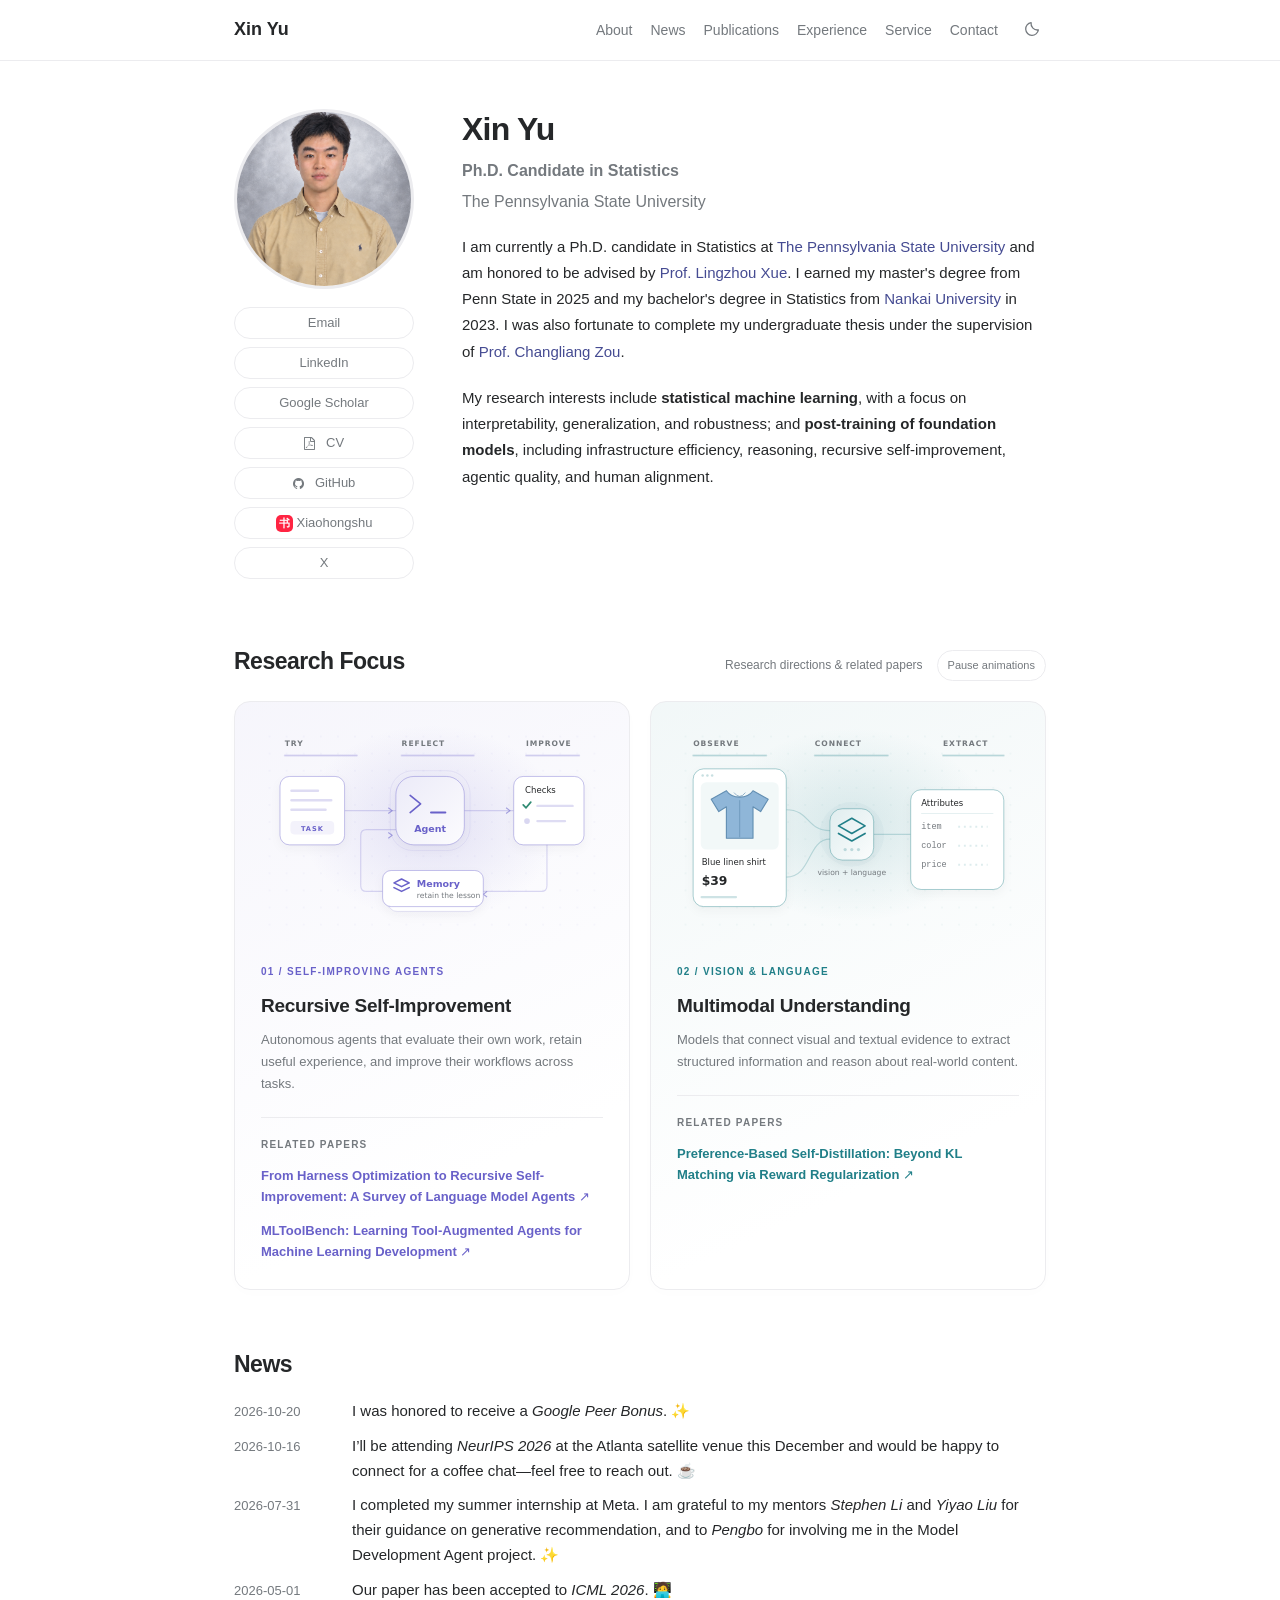
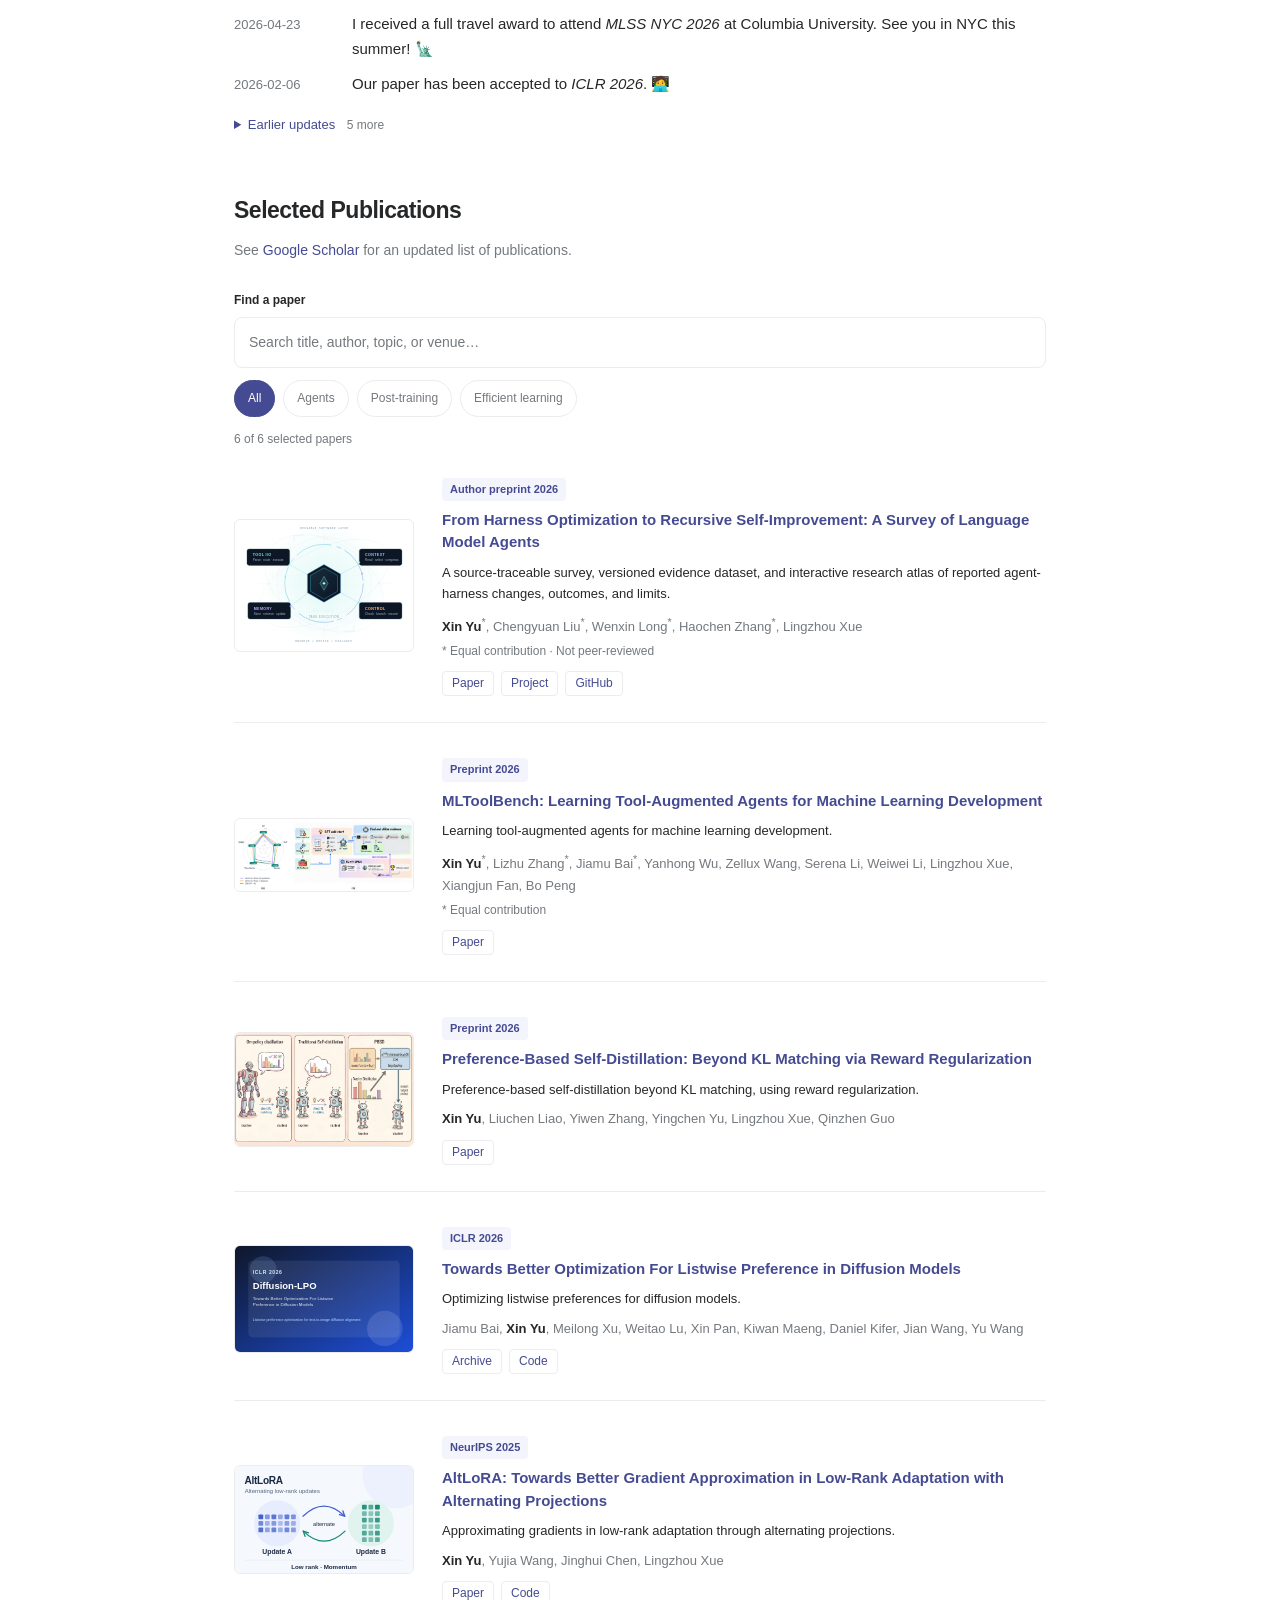
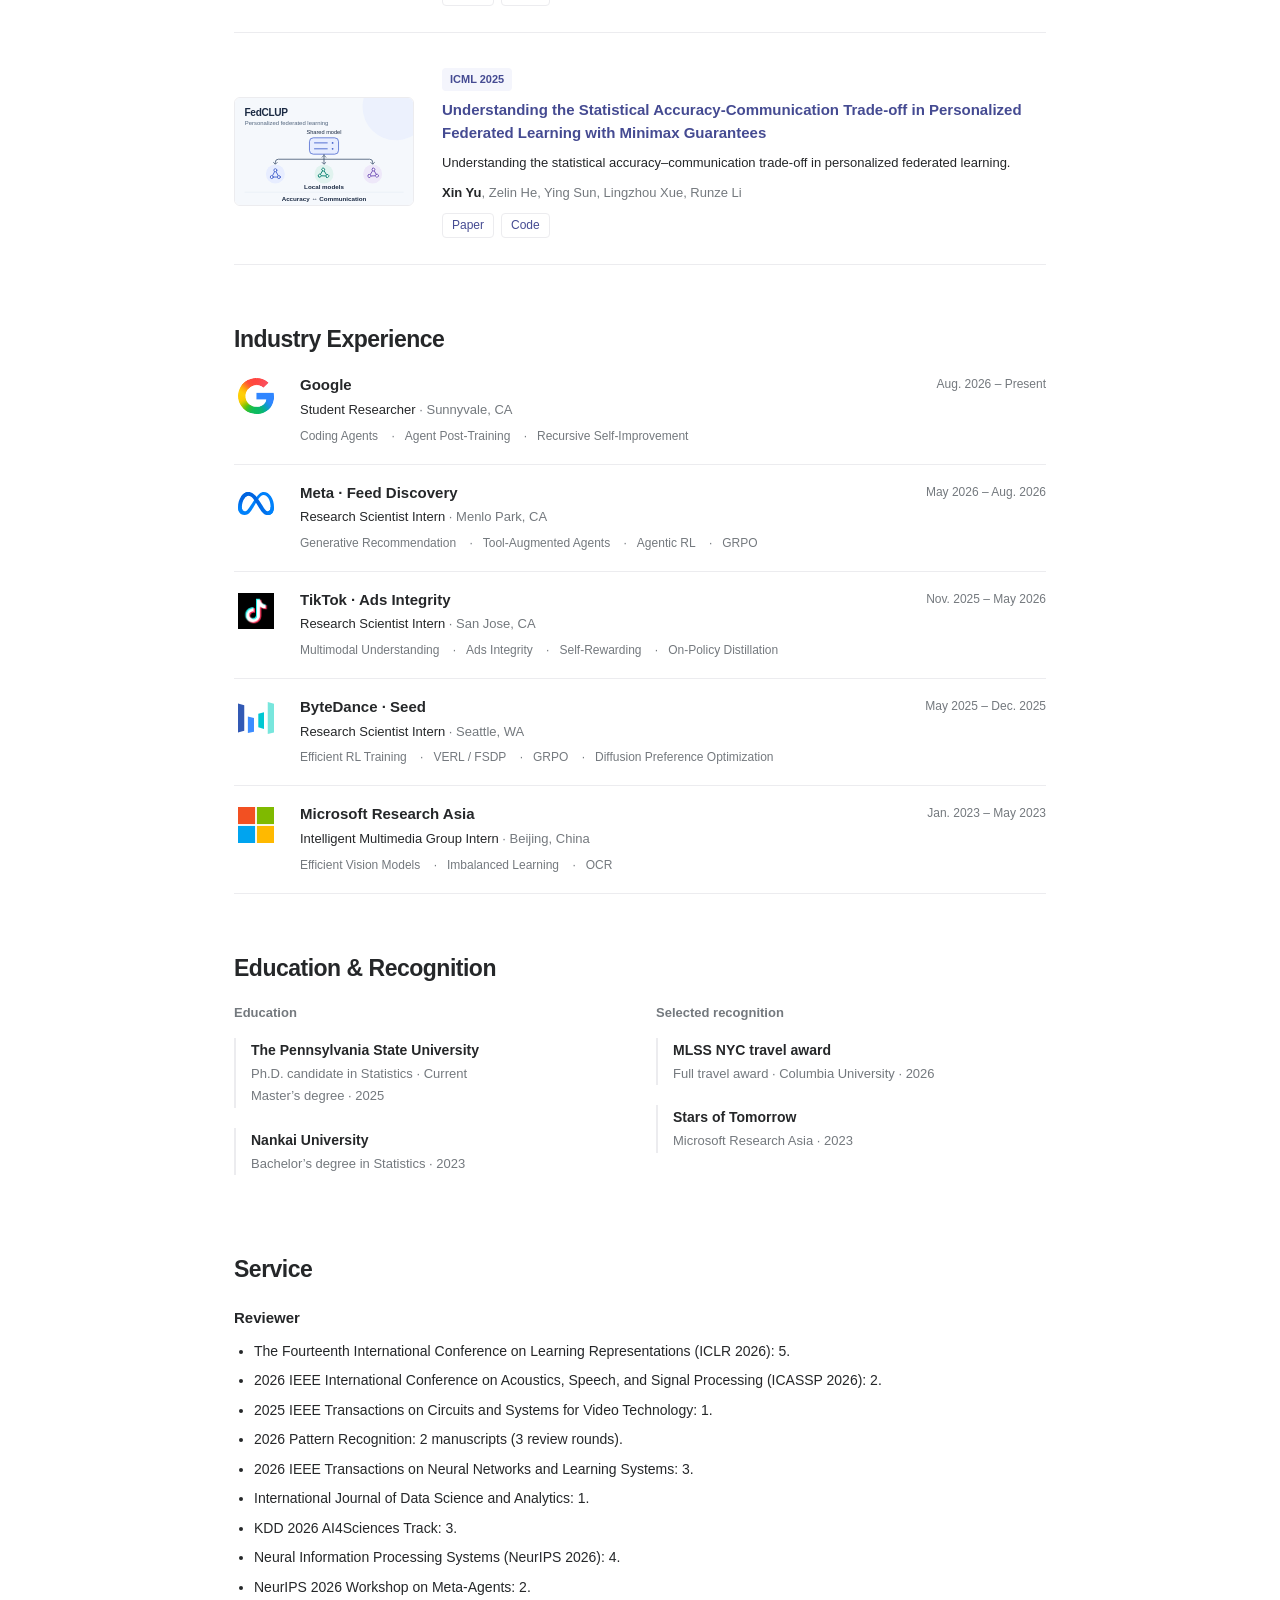
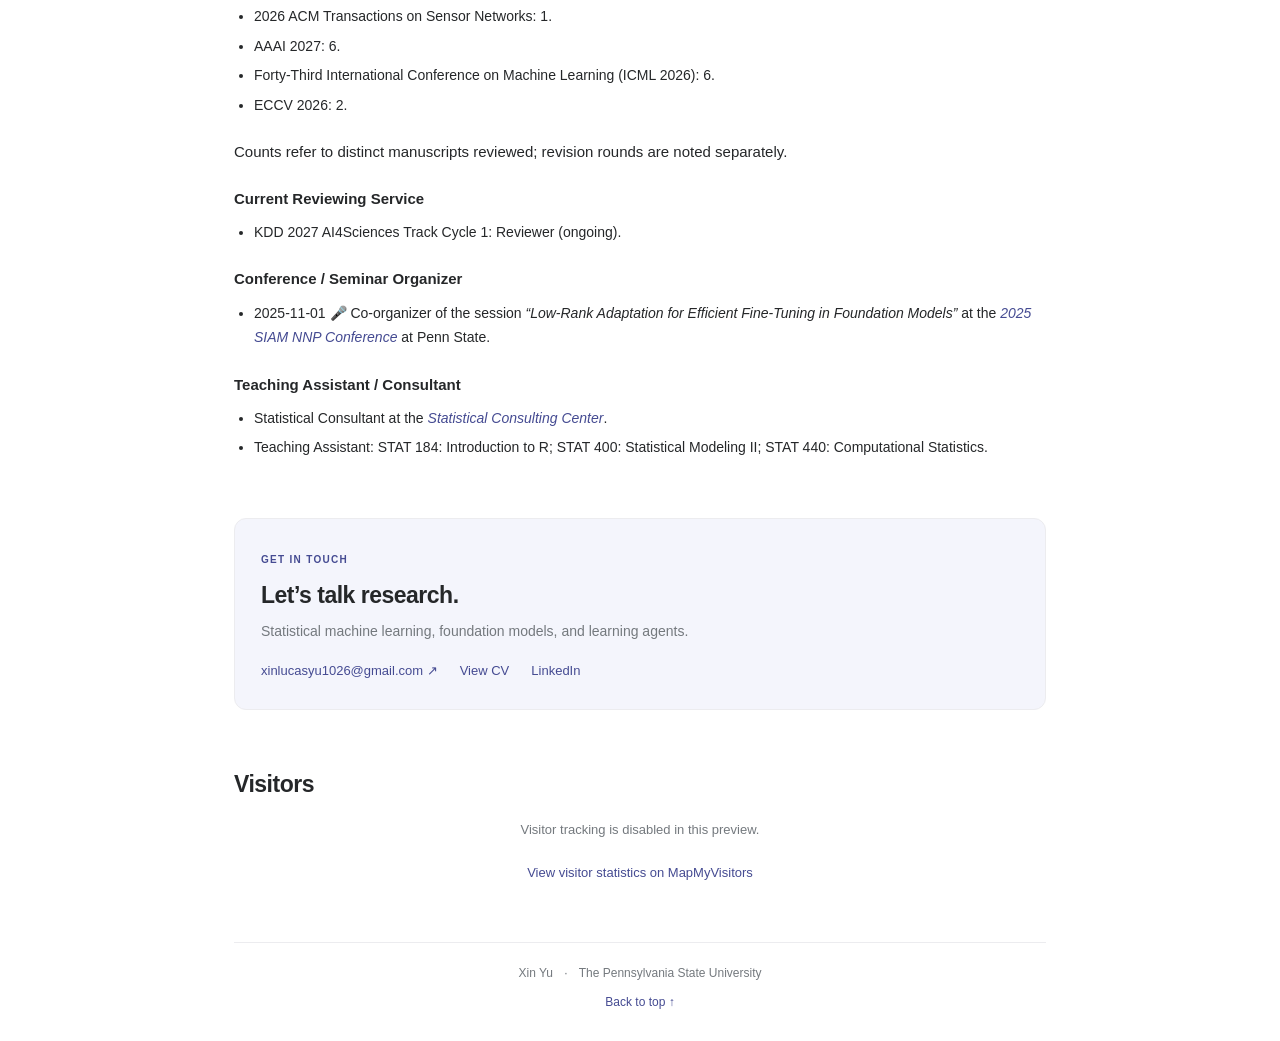
==== commit 1f9b3e93: "Animate concrete research workflows in focus cards Show an agent learning from a failed check and a " ====
--- a/index.html
+++ b/index.html
@@ -36,7 +36,7 @@
 
 <link rel="stylesheet" href="Source_files/font-awesome-4.7.0/css/font-awesome.min.css">
 <link rel="stylesheet" href="Source_files/academic.css?v=4">
-<link rel="stylesheet" href="research-focus.css?v=20261107-3">
+<link rel="stylesheet" href="research-focus.css?v=20261107-4">
 <title>Xin Yu</title>
 </head>
 <body>
@@ -82,48 +82,60 @@
 <div class="section-heading"><h2 id="focus-title">Research Focus</h2><div class="focus-controls"><span>Research directions &amp; related papers</span><button id="motion-toggle" type="button" aria-pressed="false" hidden>Pause animations</button></div></div>
 <div class="focus-grid">
 <article class="focus-card focus-rsi">
-  <svg class="research-motion motion-self-improvement" viewBox="0 0 240 160" role="img" aria-labelledby="focus-rsi-title focus-rsi-desc" focusable="false">
-    <title id="focus-rsi-title">An agent improves its own workflow</title>
-    <desc id="focus-rsi-desc">Act, evaluate, and improve form a loop. Useful experience is retained in memory for the next iteration.</desc>
+  <svg class="research-motion motion-self-improvement" viewBox="0 0 360 224" role="img" aria-labelledby="focus-rsi-title focus-rsi-desc" focusable="false">
+    <title id="focus-rsi-title">An agent learns from a failed check</title>
+    <desc id="focus-rsi-desc">An illustrative loop: the agent tries a task, receives a failed check, stores a lesson in memory, and uses that lesson on the next attempt.</desc>
     <defs>
-      <radialGradient id="rsi-glow"><stop stop-color="var(--focus-accent)" stop-opacity=".15"/><stop offset="1" stop-color="var(--focus-accent)" stop-opacity="0"/></radialGradient>
-      <linearGradient id="rsi-panel" x2="1" y2="1"><stop stop-color="var(--focus-accent)" stop-opacity=".16"/><stop offset="1" stop-color="var(--focus-secondary)" stop-opacity=".03"/></linearGradient>
-      <pattern id="rsi-grid" width="16" height="16" patternUnits="userSpaceOnUse"><circle class="rf-grid" cx="8" cy="8" r=".6"/></pattern>
+      <radialGradient id="rsi-aura"><stop stop-color="var(--focus-accent)" stop-opacity=".16"/><stop offset="1" stop-color="var(--focus-accent)" stop-opacity="0"/></radialGradient>
+      <linearGradient id="rsi-glass" x2="1" y2="1"><stop stop-color="var(--focus-accent)" stop-opacity=".13"/><stop offset="1" stop-color="var(--focus-accent)" stop-opacity=".02"/></linearGradient>
+      <pattern id="rsi-grid" width="18" height="18" patternUnits="userSpaceOnUse"><circle cx="9" cy="9" r=".65" fill="currentColor" opacity=".12"/></pattern>
     </defs>
-    <rect width="240" height="160" fill="url(#rsi-grid)"/>
-    <ellipse cx="120" cy="72" rx="90" ry="70" fill="url(#rsi-glow)"/>
-    <circle class="rf-ambient" cx="120" cy="72" r="42"/>
-    <circle class="rf-halo" cx="120" cy="72" r="35"/>
-    <circle class="rf-orbit" cx="120" cy="72" r="43"/>
-    <path class="rf-rail" d="M56 72H94M146 72H184M204 94V125Q204 132 197 132H43Q36 132 36 125V94"/>
-    <path class="rf-trace" pathLength="100" d="M56 72H184"/>
-    <path class="rf-trace rf-trace-slow" pathLength="100" d="M204 94V125Q204 132 197 132H43Q36 132 36 125V94"/>
-    <path class="rf-icon" d="m85 69 4 3-4 3m90-6 4 3-4 3M33 101l3-4 3 4" opacity=".65"/>
-    <g class="rf-node">
-      <rect class="rf-surface" x="16" y="50" width="40" height="44" rx="10"/>
-      <rect x="16" y="50" width="40" height="44" rx="10" fill="url(#rsi-panel)"/>
-      <rect class="rf-highlight" x="16" y="50" width="40" height="44" rx="10"/>
-      <path class="rf-icon" d="m26 65 7 6-7 6m13 0h8"/>
-    </g>
-    <g class="rf-node">
-      <rect class="rf-surface" x="94" y="44" width="52" height="56" rx="14"/>
-      <rect x="94" y="44" width="52" height="56" rx="14" fill="url(#rsi-panel)"/>
-      <rect class="rf-highlight rf-stage-two" x="94" y="44" width="52" height="56" rx="14"/>
-      <circle class="rf-halo" cx="120" cy="64" r="13"/>
-      <path class="rf-icon" d="m112 64 5 5 10-11"/>
-      <text class="rf-label" x="120" y="89">Evaluate</text>
-    </g>
-    <g class="rf-node">
-      <rect class="rf-surface" x="184" y="50" width="40" height="44" rx="10"/>
-      <rect x="184" y="50" width="40" height="44" rx="10" fill="url(#rsi-panel)"/>
-      <rect class="rf-highlight rf-stage-three" x="184" y="50" width="40" height="44" rx="10"/>
-      <path class="rf-icon" d="M194 79v-6m7 6V68m7 11V63m-16 3 9-8 7 3 7-8m-5 0h5v5"/>
-    </g>
-    <text class="rf-label" x="36" y="109">Act</text><text class="rf-label" x="204" y="109">Improve</text>
-    <rect class="rf-surface" x="82" y="120" width="76" height="24" rx="12"/>
-    <path class="rf-icon rf-icon-soft" d="m91 130 6-3 6 3-6 3Zm0 4 6 3 6-3"/>
-    <text class="rf-label" x="127" y="136">Memory</text>
-    <circle class="rf-dot rf-status" cx="120" cy="29" r="2.5"/>
+    <rect width="360" height="224" fill="url(#rsi-grid)"/>
+    <ellipse cx="179" cy="100" rx="138" ry="103" fill="url(#rsi-aura)"/>
+    <g class="scene-steps"><text x="25" y="19">TRY</text><text x="148" y="19">REFLECT</text><text x="279" y="19">IMPROVE</text></g>
+    <path class="scene-rule" d="M25 29H101M148 29H224M279 29H335"/>
+    <path class="scene-phase phase-try" d="M25 29H101"/><path class="scene-phase phase-reflect" d="M148 29H224"/><path class="scene-phase phase-improve" d="M279 29H335"/>
+    <path class="scene-wire" d="M88 87H142M214 87H266M301 119V166Q301 172 295 172H234M128 172H111Q105 172 105 166V113Q105 107 111 107H142"/>
+    <path class="scene-signal rsi-send" pathLength="100" d="M88 87H142M214 87H266"/>
+    <path class="scene-signal rsi-learn" pathLength="100" d="M301 119V166Q301 172 295 172H234"/>
+    <path class="scene-signal rsi-return" pathLength="100" d="M128 172H111Q105 172 105 166V113Q105 107 111 107H142"/>
+    <path class="scene-arrow" d="m134 84 4 3-4 3m124-6 4 3-4 3m-20 82-4 3 4 3m-104-68 4 3-4 3"/>
+    <g class="scene-panel">
+      <rect class="scene-paper" x="20" y="51" width="68" height="72" rx="10"/>
+      <path class="scene-muted-line" d="M32 66H60M32 76H74M32 86H68"/>
+      <rect class="scene-task-tag" x="31" y="98" width="46" height="14" rx="4"/>
+      <text class="scene-tiny" x="54" y="108" text-anchor="middle">TASK</text>
+    </g>
+    <g class="scene-agent scene-panel">
+      <rect class="scene-paper" x="142" y="51" width="72" height="72" rx="19"/>
+      <rect x="142" y="51" width="72" height="72" rx="19" fill="url(#rsi-glass)"/>
+      <rect class="scene-agent-ring" x="136" y="45" width="84" height="84" rx="24"/>
+      <path class="scene-icon" d="m157 71 11 9-11 9"/>
+      <path class="scene-cursor" d="M179 89H194"/>
+      <text class="scene-label" x="178" y="110" text-anchor="middle">Agent</text>
+    </g>
+    <g class="scene-panel">
+      <rect class="scene-paper" x="266" y="51" width="74" height="72" rx="10"/>
+      <text class="scene-small" x="278" y="68">Checks</text>
+      <path class="scene-muted-line" d="M291 82H328M291 98H320"/>
+      <path class="scene-ok" d="m276 81 3 3 5-6"/>
+      <g class="rsi-failure"><circle class="scene-warn-bg" cx="280" cy="98" r="7"/><path class="scene-warn" d="m277 95 6 6m0-6-6 6"/></g>
+      <path class="scene-ok rsi-success" d="m276 97 3 3 5-6"/>
+      <circle class="scene-placeholder rsi-pending" cx="280" cy="98" r="3"/>
+    </g>
+    <g class="scene-memory scene-panel">
+      <rect class="scene-memory-back" x="134" y="156" width="94" height="37" rx="9"/>
+      <rect class="scene-paper" x="128" y="150" width="106" height="38" rx="9"/>
+      <path class="scene-icon" d="m140 163 8-4 8 4-8 4Zm0 5 8 4 8-4"/>
+      <text class="scene-label" x="164" y="167">Memory</text>
+      <text class="scene-micro" x="164" y="179">retain the lesson</text>
+      <rect class="rsi-memory-flash" x="128" y="150" width="106" height="38" rx="9"/>
+    </g>
+    <g class="scene-caption" text-anchor="middle">
+      <text class="rsi-caption-try" x="180" y="215">Try an approach.</text>
+      <text class="rsi-caption-learn" x="180" y="215">Turn a failed check into a lesson.</text>
+      <text class="rsi-caption-next" x="180" y="215">Use that lesson on the next attempt.</text>
+    </g>
   </svg>
   <span class="focus-number">01 / SELF-IMPROVING AGENTS</span>
   <h3>Recursive Self-Improvement</h3>
@@ -137,50 +149,60 @@
   </div>
 </article>
 <article class="focus-card focus-multimodal">
-  <svg class="research-motion motion-multimodal" viewBox="0 0 240 160" role="img" aria-labelledby="focus-mm-title focus-mm-desc" focusable="false">
-    <title id="focus-mm-title">Understand images and text together</title>
-    <desc id="focus-mm-desc">Visual and textual evidence converge in a shared model, which extracts structured information.</desc>
+  <svg class="research-motion motion-multimodal" viewBox="0 0 360 224" role="img" aria-labelledby="focus-mm-title focus-mm-desc" focusable="false">
+    <title id="focus-mm-title">From a product page to structured attributes</title>
+    <desc id="focus-mm-desc">Illustrative product extraction: a model connects an image of a blue shirt with the text Blue linen shirt and $39, then produces item, color, and price fields.</desc>
     <defs>
-      <radialGradient id="mm-glow"><stop stop-color="var(--focus-accent)" stop-opacity=".14"/><stop offset="1" stop-color="var(--focus-accent)" stop-opacity="0"/></radialGradient>
-      <linearGradient id="mm-panel" x2="1" y2="1"><stop stop-color="var(--focus-accent)" stop-opacity=".14"/><stop offset="1" stop-color="var(--focus-secondary)" stop-opacity=".02"/></linearGradient>
-      <pattern id="mm-grid" width="16" height="16" patternUnits="userSpaceOnUse"><circle class="rf-grid" cx="8" cy="8" r=".6"/></pattern>
+      <radialGradient id="mm-aura"><stop stop-color="var(--focus-accent)" stop-opacity=".15"/><stop offset="1" stop-color="var(--focus-accent)" stop-opacity="0"/></radialGradient>
+      <linearGradient id="mm-glass" x2="1" y2="1"><stop stop-color="var(--focus-accent)" stop-opacity=".14"/><stop offset="1" stop-color="var(--focus-accent)" stop-opacity=".02"/></linearGradient>
+      <pattern id="mm-grid" width="18" height="18" patternUnits="userSpaceOnUse"><circle cx="9" cy="9" r=".65" fill="currentColor" opacity=".12"/></pattern>
+      <clipPath id="mm-image-clip"><rect x="25" y="57" width="82" height="71" rx="6"/></clipPath>
     </defs>
-    <rect width="240" height="160" fill="url(#mm-grid)"/>
-    <ellipse cx="123" cy="75" rx="92" ry="70" fill="url(#mm-glow)"/>
-    <circle class="rf-ambient" cx="123" cy="75" r="43"/>
-    <circle class="rf-halo" cx="123" cy="75" r="37"/>
-    <path class="rf-rail" d="M64 42C83 42 75 75 92 75M64 110C83 110 75 75 92 75M154 75H181"/>
-    <path class="rf-trace" pathLength="100" d="M64 42C83 42 75 75 92 75"/>
-    <path class="rf-trace rf-trace-second" pathLength="100" d="M64 110C83 110 75 75 92 75"/>
-    <path class="rf-trace" pathLength="100" d="M154 75H181"/>
-    <g class="rf-float">
-      <rect class="rf-surface" x="16" y="23" width="48" height="38" rx="9"/>
-      <rect x="16" y="23" width="48" height="38" rx="9" fill="url(#mm-panel)"/>
-      <path class="rf-icon" d="m24 51 10-13 9 10 6-7 8 10Z"/>
-      <circle class="rf-dot rf-status" cx="50" cy="33" r="3"/>
-    </g>
-    <text class="rf-note" x="40" y="75">Image</text>
-    <g class="rf-float rf-float-second">
-      <rect class="rf-surface" x="16" y="91" width="48" height="38" rx="9"/>
-      <rect x="16" y="91" width="48" height="38" rx="9" fill="url(#mm-panel)"/>
-      <path class="rf-icon" d="M25 102h29m-29 8h20m-20 8h25"/>
-    </g>
-    <text class="rf-note" x="40" y="144">Text</text>
-    <g class="rf-node">
-      <rect class="rf-surface" x="92" y="48" width="62" height="54" rx="14"/>
-      <rect x="92" y="48" width="62" height="54" rx="14" fill="url(#mm-panel)"/>
-      <rect class="rf-highlight" x="92" y="48" width="62" height="54" rx="14"/>
-      <path class="rf-icon" d="m105 69 18-10 18 10-18 10Zm0 8 18 10 18-10"/>
-      <g><rect class="rf-token" x="109" y="92" width="5" height="3" rx="1.5"/><rect class="rf-token" x="117" y="92" width="5" height="3" rx="1.5"/><rect class="rf-token" x="125" y="92" width="5" height="3" rx="1.5"/><rect class="rf-token" x="133" y="92" width="5" height="3" rx="1.5"/></g>
-    </g>
-    <text class="rf-label" x="123" y="118">Understand</text>
-    <g class="rf-node">
-      <rect class="rf-surface" x="181" y="50" width="45" height="50" rx="10"/>
-      <rect x="181" y="50" width="45" height="50" rx="10" fill="url(#mm-panel)"/>
-      <g class="rf-icon"><path class="rf-output-line" d="M191 63h25"/><path class="rf-output-line" d="M191 75h18"/><path class="rf-output-line" d="M191 87h22"/></g>
-    </g>
-    <text class="rf-label" x="203.5" y="118">Extract</text>
-    <text class="rf-note" x="123" y="143">Visual + textual evidence</text>
+    <rect width="360" height="224" fill="url(#mm-grid)"/>
+    <ellipse cx="185" cy="102" rx="145" ry="102" fill="url(#mm-aura)"/>
+    <g class="scene-steps"><text x="17" y="19">OBSERVE</text><text x="145" y="19">CONNECT</text><text x="280" y="19">EXTRACT</text></g>
+    <path class="scene-rule" d="M17 29H94M145 29H222M280 29H344"/>
+    <path class="scene-phase phase-observe" d="M17 29H94"/><path class="scene-phase phase-connect" d="M145 29H222"/><path class="scene-phase phase-extract" d="M280 29H344"/>
+    <path class="scene-wire" d="M115 86C140 86 136 108 161 108M115 157C142 157 137 117 161 117M207 112H246"/>
+    <path class="scene-signal mm-visual-signal" pathLength="100" d="M115 86C140 86 136 108 161 108"/>
+    <path class="scene-signal mm-text-signal" pathLength="100" d="M115 157C142 157 137 117 161 117"/>
+    <path class="scene-signal mm-output-signal" pathLength="100" d="M207 112H246"/>
+    <g class="scene-panel">
+      <rect class="scene-paper" x="17" y="43" width="98" height="145" rx="11"/>
+      <circle class="scene-placeholder" cx="27" cy="50" r="1.3"/><circle class="scene-placeholder" cx="32" cy="50" r="1.3"/><circle class="scene-placeholder" cx="37" cy="50" r="1.3"/>
+      <rect class="scene-photo" x="25" y="57" width="82" height="71" rx="6"/>
+      <path class="scene-shirt" d="m52 66-16 9 8 13 8-5v33h28V83l8 5 8-13-16-9c-6 9-22 9-28 0Z"/>
+      <path class="scene-shirt-seam" d="M60 68q6 8 12 0M66 76v39"/>
+      <g clip-path="url(#mm-image-clip)"><rect class="mm-scan-wash" x="25" y="58" width="82" height="16"/><path class="mm-scan-line" d="M25 74H107"/></g>
+      <path class="mm-image-box" d="M40 71v-6h7m38 0h7v6m0 39v7h-7m-38 0h-7v-7"/>
+      <text class="scene-small" x="26" y="144">Blue linen shirt</text>
+      <rect class="mm-word-highlight" x="24" y="134" width="25" height="14" rx="3"/>
+      <text class="scene-price" x="26" y="165">$39</text>
+      <path class="mm-price-highlight" d="M26 170H49"/>
+      <path class="scene-muted-line" d="M26 178H62"/>
+    </g>
+    <g class="scene-panel">
+      <circle class="scene-model-halo" cx="184" cy="112" r="34"/>
+      <rect class="scene-paper" x="161" y="85" width="46" height="54" rx="13"/>
+      <rect x="161" y="85" width="46" height="54" rx="13" fill="url(#mm-glass)"/>
+      <path class="scene-icon" d="m170 103 14-8 14 8-14 8Zm0 8 14 8 14-8"/>
+      <g class="mm-model-dots"><circle cx="177" cy="128" r="1.7"/><circle cx="184" cy="128" r="1.7"/><circle cx="191" cy="128" r="1.7"/></g>
+    </g>
+    <text class="scene-micro" x="184" y="155" text-anchor="middle">vision + language</text>
+    <g class="scene-panel">
+      <rect class="scene-paper" x="246" y="65" width="98" height="105" rx="11"/>
+      <text class="scene-small" x="257" y="82">Attributes</text>
+      <path class="scene-rule" d="M257 90H333"/>
+      <g class="scene-field-keys"><text x="257" y="106">item</text><text x="257" y="126">color</text><text x="257" y="146">price</text></g>
+      <path class="scene-field-placeholder" d="M296 104H327M296 124H327M296 144H327"/>
+      <g class="scene-field-values"><text class="mm-value-item" x="295" y="106">shirt</text><text class="mm-value-color" x="295" y="126">blue</text><text class="mm-value-price" x="295" y="146">$39</text></g>
+      <g class="mm-complete"><circle class="scene-complete-bg" cx="336" cy="65" r="9"/><path class="scene-ok" d="m332 65 3 3 5-6"/></g>
+    </g>
+    <g class="scene-caption" text-anchor="middle">
+      <text class="mm-caption-observe" x="180" y="215">Find evidence in images and text.</text>
+      <text class="mm-caption-connect" x="180" y="215">Connect the evidence across modalities.</text>
+      <text class="mm-caption-extract" x="180" y="215">Extract grounded, structured information.</text>
+    </g>
   </svg>
   <span class="focus-number">02 / VISION &amp; LANGUAGE</span>
   <h3>Multimodal Understanding</h3>
--- a/research-focus.css
+++ b/research-focus.css
@@ -22,78 +22,107 @@
 #focus .focus-multimodal { --focus-accent:#207f88; --focus-secondary:#60b8b2; }
 [data-theme="dark"] #focus .focus-card { --focus-accent:#b0a6fa; --focus-secondary:#d4baff; }
 [data-theme="dark"] #focus .focus-multimodal { --focus-accent:#78cec7; --focus-secondary:#a0e6dc; }
-#focus .research-motion {
-  aspect-ratio:240/160;
-  max-width:280px;
-  align-self:center;
-  margin-bottom:22px;
-  color:var(--focus-accent);
-  overflow:visible;
-}
-.rf-grid { fill:currentColor; opacity:.1; }
-.rf-ambient { fill:currentColor; opacity:.05; animation:rf-breathe 8s ease-in-out infinite; }
-.rf-rail { fill:none; stroke:currentColor; stroke-width:1.15; opacity:.25; stroke-linecap:round; stroke-linejoin:round; }
-.rf-trace {
-  fill:none; stroke:currentColor; stroke-width:2.3; stroke-linecap:round;
-  stroke-dasharray:7 93; stroke-dashoffset:100;
-  filter:drop-shadow(0 0 3px currentColor);
-  animation:rf-travel 5s linear infinite;
-}
-.rf-trace-slow { animation-duration:8s; }
-.rf-trace-second { animation-delay:-2.5s; stroke:var(--focus-secondary); }
-.rf-surface { fill:var(--bg); stroke:currentColor; stroke-width:1; stroke-opacity:.5; }
-.rf-tint { fill:currentColor; opacity:.06; }
-.rf-node { filter:drop-shadow(0 3px 5px #15171b08); }
-.rf-highlight {
-  fill:none; stroke:currentColor; stroke-width:1.6; opacity:.25;
-  animation:rf-highlight 6s ease-in-out infinite;
-}
-.rf-stage-two { animation-delay:-4s; }
-.rf-stage-three { animation-delay:-2s; }
-.rf-icon { fill:none; stroke:currentColor; stroke-width:1.7; stroke-linecap:round; stroke-linejoin:round; }
-.rf-icon-soft { stroke:var(--focus-secondary); }
-.rf-label { fill:currentColor; font:600 10.5px system-ui,sans-serif; text-anchor:middle; }
-.rf-note { fill:var(--muted); font:9px system-ui,sans-serif; text-anchor:middle; }
-.rf-dot { fill:currentColor; }
-.rf-status { animation:rf-status 4s ease-in-out infinite; }
-.rf-halo { fill:none; stroke:currentColor; stroke-width:.8; opacity:.2; }
-.rf-orbit {
-  fill:none; stroke:currentColor; stroke-width:1; stroke-dasharray:2 9; opacity:.35;
-  transform-origin:120px 72px;
-  animation:rf-orbit 32s linear infinite;
-}
-.rf-float { animation:rf-float 6s ease-in-out infinite; }
-.rf-float-second { animation-delay:-3s; }
-.rf-token {
-  fill:currentColor; transform-box:fill-box; transform-origin:center;
-  animation:rf-token 4s ease-in-out infinite;
-}
-.rf-token:nth-child(2) { animation-delay:-1s; }
-.rf-token:nth-child(3) { animation-delay:-2s; }
-.rf-token:nth-child(4) { animation-delay:-3s; }
-.rf-output-line { stroke-dasharray:30; stroke-dashoffset:0; animation:rf-write 5s ease-in-out infinite; }
-.rf-output-line:nth-child(2) { animation-delay:.3s; }
-.rf-output-line:nth-child(3) { animation-delay:.6s; }
-@keyframes rf-travel { 0% { stroke-dashoffset:100; opacity:0; } 8%,88% { opacity:.9; } 100% { stroke-dashoffset:0; opacity:0; } }
-@keyframes rf-highlight { 0%,65%,100% { opacity:.15; } 20%,40% { opacity:.8; } }
-@keyframes rf-status { 0%,100% { opacity:.4; } 50% { opacity:1; } }
-@keyframes rf-breathe { 0%,100% { opacity:.035; } 50% { opacity:.08; } }
-@keyframes rf-orbit { to { transform:rotate(360deg); } }
-@keyframes rf-float { 0%,100% { transform:translateY(0); } 50% { transform:translateY(-2px); } }
-@keyframes rf-token { 0%,100% { opacity:.25; transform:scale(.88); } 50% { opacity:.8; transform:scale(1); } }
-@keyframes rf-write { 0%,15% { stroke-dashoffset:30; opacity:.3; } 55%,90% { stroke-dashoffset:0; opacity:1; } 100% { stroke-dashoffset:0; opacity:.3; } }
+/* Each diagram plays a twelve-second, causally ordered mini-story. */
+#focus .research-motion { aspect-ratio:360/224; max-width:360px; align-self:center; margin-bottom:22px; color:var(--focus-accent); overflow:visible; }
+.scene-panel { filter:drop-shadow(0 4px 5px #15171b0a); }
+.scene-paper { fill:var(--bg); stroke:currentColor; stroke-width:1; stroke-opacity:.4; }
+.scene-steps { fill:var(--muted); font:600 8px system-ui,sans-serif; letter-spacing:1px; }
+.scene-rule { fill:none; stroke:currentColor; stroke-width:1; opacity:.12; }
+.scene-phase { fill:none; stroke:currentColor; stroke-width:2; stroke-linecap:round; opacity:.2; animation-duration:12s; animation-iteration-count:infinite; }
+.phase-try { animation-name:scene-phase-first; }.phase-reflect { animation-name:scene-phase-middle; }.phase-improve { animation-name:scene-phase-last; }
+.phase-observe { animation-name:scene-phase-first; }.phase-connect { animation-name:scene-phase-middle; }.phase-extract { animation-name:scene-phase-last; }
+.scene-wire { fill:none; stroke:currentColor; stroke-width:1.2; opacity:.24; }
+.scene-arrow { fill:none; stroke:currentColor; stroke-width:1.2; opacity:.55; }
+.scene-signal { fill:none; stroke:currentColor; stroke-width:3; stroke-linecap:round; stroke-dasharray:8 92; stroke-dashoffset:100; opacity:0; filter:drop-shadow(0 0 3px currentColor); animation:scene-send 12s linear infinite; }
+.scene-icon { fill:none; stroke:currentColor; stroke-width:1.7; stroke-linecap:round; stroke-linejoin:round; }
+.scene-muted-line { fill:none; stroke:currentColor; stroke-width:2.5; stroke-linecap:round; opacity:.22; }
+.scene-label { fill:currentColor; font:600 10px system-ui,sans-serif; }
+.scene-small { fill:var(--text); font:500 9px system-ui,sans-serif; }
+.scene-micro { fill:var(--muted); font:8px system-ui,sans-serif; }
+.scene-tiny { fill:currentColor; font:600 7px system-ui,sans-serif; letter-spacing:1px; }
+.scene-caption { fill:var(--muted); font:10px system-ui,sans-serif; }
+.scene-caption text { opacity:0; animation-duration:12s; animation-iteration-count:infinite; }
+.scene-task-tag { fill:currentColor; fill-opacity:.08; }
+.scene-agent-ring { fill:none; stroke:currentColor; stroke-width:1; opacity:.1; animation:scene-agent 12s ease-in-out infinite; }
+.scene-cursor { fill:none; stroke:currentColor; stroke-width:2.2; stroke-linecap:round; animation:scene-cursor 1.5s steps(2,end) infinite; }
+.scene-placeholder { fill:currentColor; opacity:.25; }
+.scene-ok { fill:none; stroke:var(--scene-success,#308b73); stroke-width:1.8; stroke-linecap:round; stroke-linejoin:round; }
+.scene-warn { fill:none; stroke:#c47a48; stroke-width:1.5; stroke-linecap:round; }
+.scene-warn-bg { fill:#c47a48; fill-opacity:.12; }
+.scene-memory-back { fill:var(--bg); stroke:currentColor; stroke-opacity:.16; }
+.rsi-failure { opacity:0; animation:rsi-failure 12s infinite; }
+.rsi-success { opacity:0; animation:rsi-success 12s infinite; }
+.rsi-pending { animation:rsi-pending 12s infinite; }
+.rsi-learn { animation-name:rsi-learn; }
+.rsi-return { animation-name:rsi-return; }
+.rsi-memory-flash { fill:currentColor; opacity:0; animation:rsi-memory 12s infinite; }
+.rsi-caption-try { animation-name:scene-caption-first; }
+.rsi-caption-learn { animation-name:scene-caption-middle; }
+.rsi-caption-next { animation-name:scene-caption-last; }
+.scene-photo { fill:currentColor; fill-opacity:.055; }
+.scene-shirt { fill:#8fb6d8; stroke:#638fb3; stroke-width:1.2; stroke-linejoin:round; }
+.scene-shirt-seam { fill:none; stroke:#638fb3; stroke-width:1; opacity:.7; }
+.scene-price { fill:var(--text); font:600 13px system-ui,sans-serif; }
+.mm-scan-wash { fill:currentColor; opacity:0; animation:mm-scan-wash 12s infinite; }
+.mm-scan-line { stroke:currentColor; stroke-width:1; opacity:0; animation:mm-scan-line 12s infinite; }
+.mm-image-box { fill:none; stroke:currentColor; stroke-width:1.7; opacity:0; animation:mm-image-box 12s infinite; }
+.mm-word-highlight { fill:currentColor; opacity:0; animation:mm-highlight 12s infinite; }
+.mm-price-highlight { fill:none; stroke:currentColor; stroke-width:2; opacity:0; animation:mm-highlight 12s infinite; }
+.mm-visual-signal { animation-name:mm-visual-signal; }
+.mm-text-signal { animation-name:mm-text-signal; }
+.mm-output-signal { animation-name:mm-output-signal; }
+.scene-model-halo { fill:currentColor; opacity:.035; animation:mm-halo 12s infinite; }
+.mm-model-dots { fill:currentColor; opacity:.25; animation:mm-dots 12s infinite; }
+.scene-field-keys { fill:var(--muted); font:9px ui-monospace,monospace; }
+.scene-field-values { fill:currentColor; font:600 10px ui-monospace,monospace; }
+.scene-field-values text { opacity:0; animation-duration:12s; animation-iteration-count:infinite; }
+.mm-value-item { animation-name:mm-value-item; }.mm-value-color { animation-name:mm-value-color; }.mm-value-price { animation-name:mm-value-price; }
+.scene-field-placeholder { fill:none; stroke:currentColor; stroke-width:2; stroke-dasharray:2 4; opacity:.15; animation:mm-placeholders 12s infinite; }
+.mm-complete { opacity:0; animation:mm-complete 12s infinite; }
+.scene-complete-bg { fill:var(--bg); stroke:var(--scene-success,#308b73); stroke-opacity:.4; }
+.mm-caption-observe { animation-name:scene-caption-first; }.mm-caption-connect { animation-name:scene-caption-middle; }.mm-caption-extract { animation-name:scene-caption-last; }
+[data-theme="dark"] #focus { --scene-success:#88d3ad; }
+@keyframes scene-phase-first { 0%,25% { opacity:1; } 33%,94% { opacity:.15; } 100% { opacity:1; } }
+@keyframes scene-phase-middle { 0%,28%,66%,100% { opacity:.15; } 36%,60% { opacity:1; } }
+@keyframes scene-phase-last { 0%,61%,100% { opacity:.15; } 70%,94% { opacity:1; } }
+@keyframes scene-caption-first { 0%,26% { opacity:1; } 31%,96% { opacity:0; } 100% { opacity:1; } }
+@keyframes scene-caption-middle { 0%,30%,64%,100% { opacity:0; } 34%,60% { opacity:1; } }
+@keyframes scene-caption-last { 0%,64%,100% { opacity:0; } 68%,94% { opacity:1; } }
+@keyframes scene-send { 0%,3% { stroke-dashoffset:100; opacity:0; } 6% { opacity:1; } 22% { stroke-dashoffset:0; opacity:1; } 25%,66% { opacity:0; stroke-dashoffset:0; } 67% { stroke-dashoffset:100; } 70% { opacity:1; } 82% { stroke-dashoffset:0; opacity:1; } 85%,100% { opacity:0; stroke-dashoffset:0; } }
+@keyframes scene-agent { 0%,25%,58%,85%,100% { opacity:.08; } 10%,18%,70%,78% { opacity:.6; } }
+@keyframes scene-cursor { 50% { opacity:.25; } }
+@keyframes rsi-failure { 0%,23%,69%,100% { opacity:0; } 27%,61% { opacity:1; } }
+@keyframes rsi-success { 0%,79%,100% { opacity:0; } 84%,94% { opacity:1; } }
+@keyframes rsi-pending { 0%,20%,70%,77%,100% { opacity:.25; } 26%,64%,83%,95% { opacity:0; } }
+@keyframes rsi-learn { 0%,34% { opacity:0; stroke-dashoffset:100; } 38% { opacity:1; } 48% { opacity:1; stroke-dashoffset:0; } 52%,100% { opacity:0; stroke-dashoffset:0; } }
+@keyframes rsi-return { 0%,54% { opacity:0; stroke-dashoffset:100; } 57% { opacity:1; } 68% { opacity:1; stroke-dashoffset:0; } 72%,100% { opacity:0; stroke-dashoffset:0; } }
+@keyframes rsi-memory { 0%,44%,72%,100% { opacity:0; } 50%,57% { opacity:.2; } }
+@keyframes mm-scan-wash { 0%,3% { opacity:0; transform:translateY(0); } 8% { opacity:.12; } 23% { opacity:.12; transform:translateY(54px); } 28%,100% { opacity:0; transform:translateY(54px); } }
+@keyframes mm-scan-line { 0%,3% { opacity:0; transform:translateY(0); } 8% { opacity:.7; } 23% { opacity:.7; transform:translateY(54px); } 28%,100% { opacity:0; transform:translateY(54px); } }
+@keyframes mm-image-box { 0%,14%,93%,100% { opacity:0; } 20%,84% { opacity:.85; } }
+@keyframes mm-highlight { 0%,24%,93%,100% { opacity:0; } 30%,84% { opacity:.2; } }
+@keyframes mm-visual-signal { 0%,29% { opacity:0; stroke-dashoffset:100; } 33% { opacity:1; } 44% { opacity:1; stroke-dashoffset:0; } 48%,100% { opacity:0; stroke-dashoffset:0; } }
+@keyframes mm-text-signal { 0%,35% { opacity:0; stroke-dashoffset:100; } 39% { opacity:1; } 50% { opacity:1; stroke-dashoffset:0; } 54%,100% { opacity:0; stroke-dashoffset:0; } }
+@keyframes mm-output-signal { 0%,54% { opacity:0; stroke-dashoffset:100; } 57% { opacity:1; } 65% { opacity:1; stroke-dashoffset:0; } 68%,100% { opacity:0; stroke-dashoffset:0; } }
+@keyframes mm-halo { 0%,28%,70%,100% { opacity:.035; } 40%,55% { opacity:.13; } }
+@keyframes mm-dots { 0%,30%,65%,100% { opacity:.2; } 37%,47%,57% { opacity:1; } 42%,52% { opacity:.35; } }
+@keyframes mm-value-item { 0%,62%,100% { opacity:0; } 67%,94% { opacity:1; } }
+@keyframes mm-value-color { 0%,70%,100% { opacity:0; } 75%,94% { opacity:1; } }
+@keyframes mm-value-price { 0%,78%,100% { opacity:0; } 83%,94% { opacity:1; } }
+@keyframes mm-placeholders { 0%,60%,100% { opacity:.15; } 67%,94% { opacity:0; } }
+@keyframes mm-complete { 0%,83%,100% { opacity:0; } 88%,94% { opacity:1; } }
 @media(hover:hover) and (prefers-reduced-motion:no-preference) {
   #focus .focus-card:hover { border-color:var(--focus-accent); box-shadow:0 12px 30px color-mix(in srgb,var(--focus-accent) 10%,transparent); transform:translateY(-4px); }
 }
-/* Pausing, offscreen suspension and reduced motion also cover every new effect. */
-[data-motion="paused"] #focus .research-motion *,
-[data-page-hidden] #focus .research-motion *,
-#focus [data-offscreen] .research-motion * { animation-play-state:paused!important; }
+/* All phases share the existing pause control and visibility handling. */
+[data-motion="paused"] #focus .research-motion *,[data-page-hidden] #focus .research-motion *,#focus [data-offscreen] .research-motion * { animation-play-state:paused!important; }
 [data-motion="paused"] #focus .focus-card { transform:none; }
-@media(prefers-reduced-motion:reduce) {
+@media(prefers-reduced-motion:reduce),print {
+  #focus .research-motion * { animation:none!important; }
   #focus .focus-card { transition:none; }
-  #focus .research-motion * { animation:none!important; }
-  #focus .rf-trace { opacity:.6; stroke-dashoffset:45; }
+  #focus .rsi-success,#focus .rsi-caption-next,#focus .mm-caption-extract,#focus .scene-field-values text,#focus .mm-complete { opacity:1; }
+  #focus .rsi-pending,#focus .scene-field-placeholder { opacity:0; }
+  #focus .mm-image-box { opacity:.7; }
+  #focus .scene-phase { opacity:.6; }
 }
 @media(max-width:700px) { #focus .focus-grid { grid-template-columns:1fr; } #focus .focus-card { padding:22px; } }
-@media print { #focus .research-motion * { animation:none!important; } }
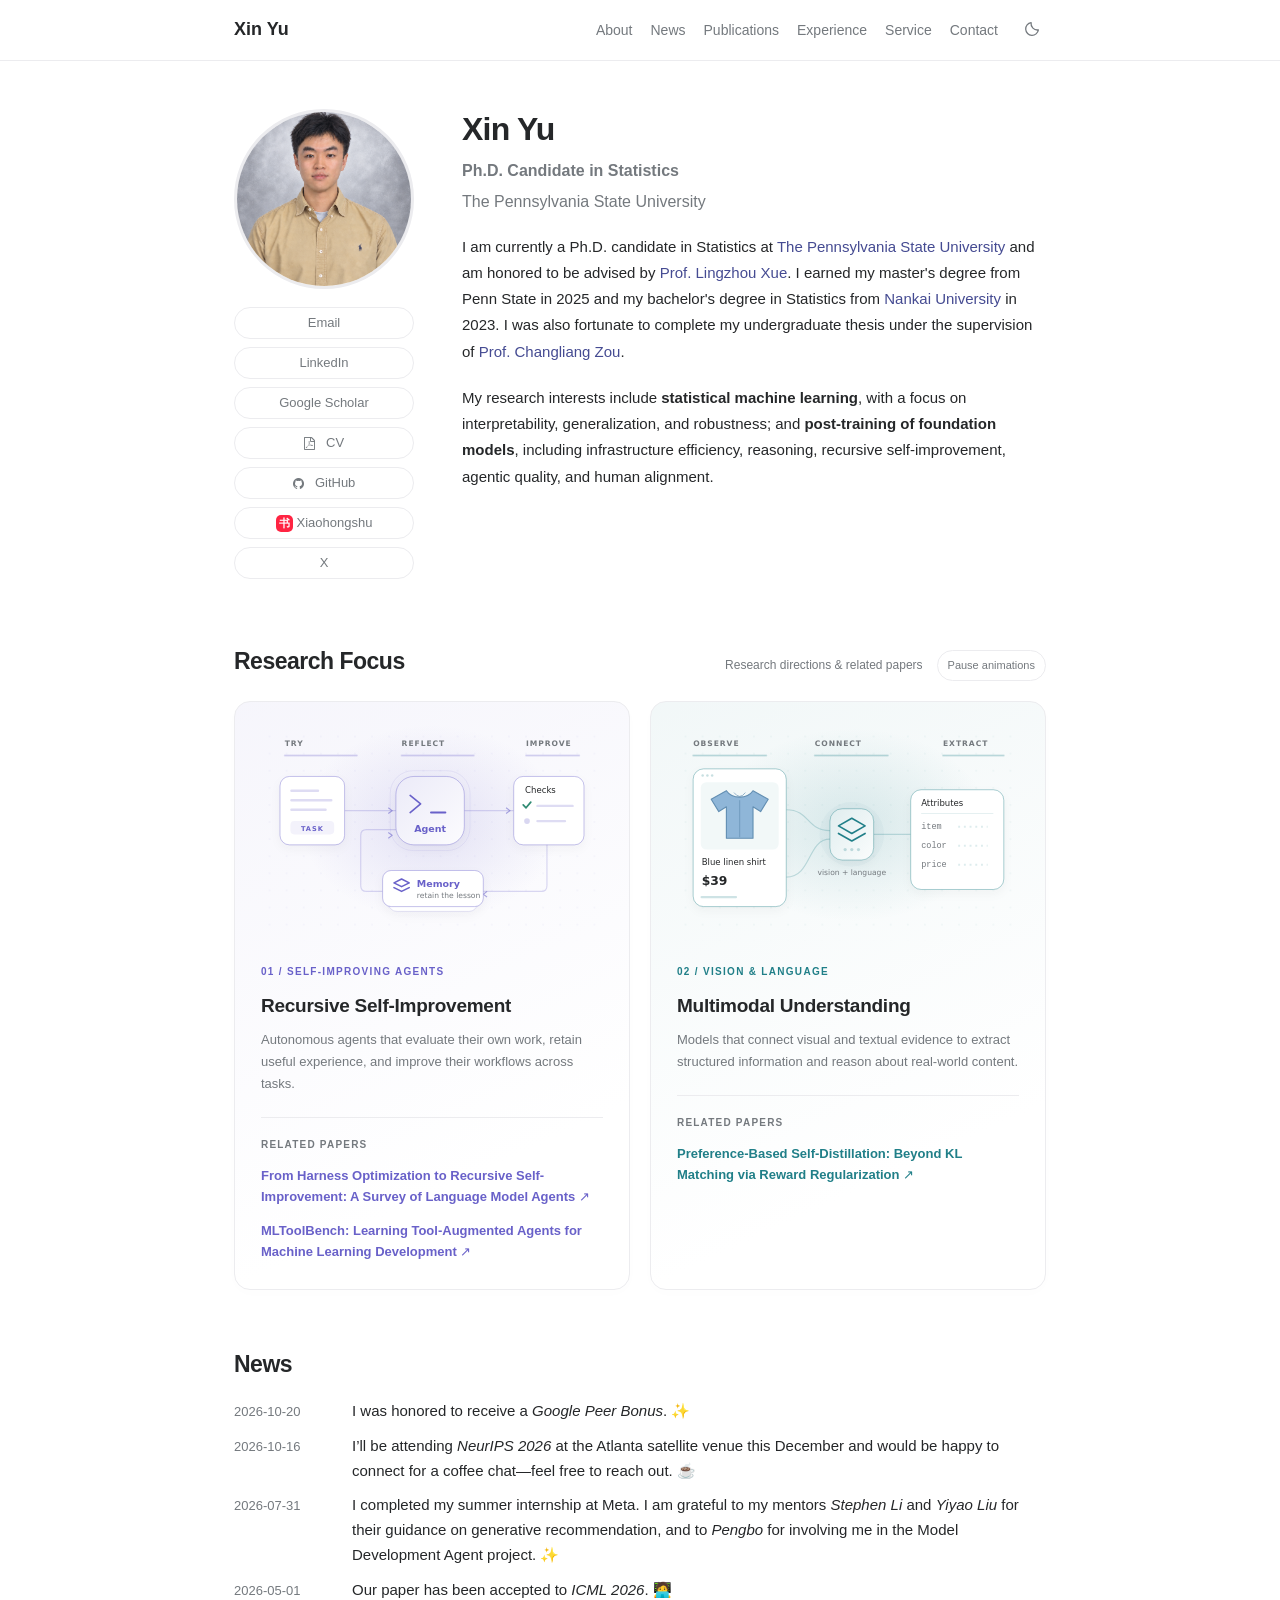
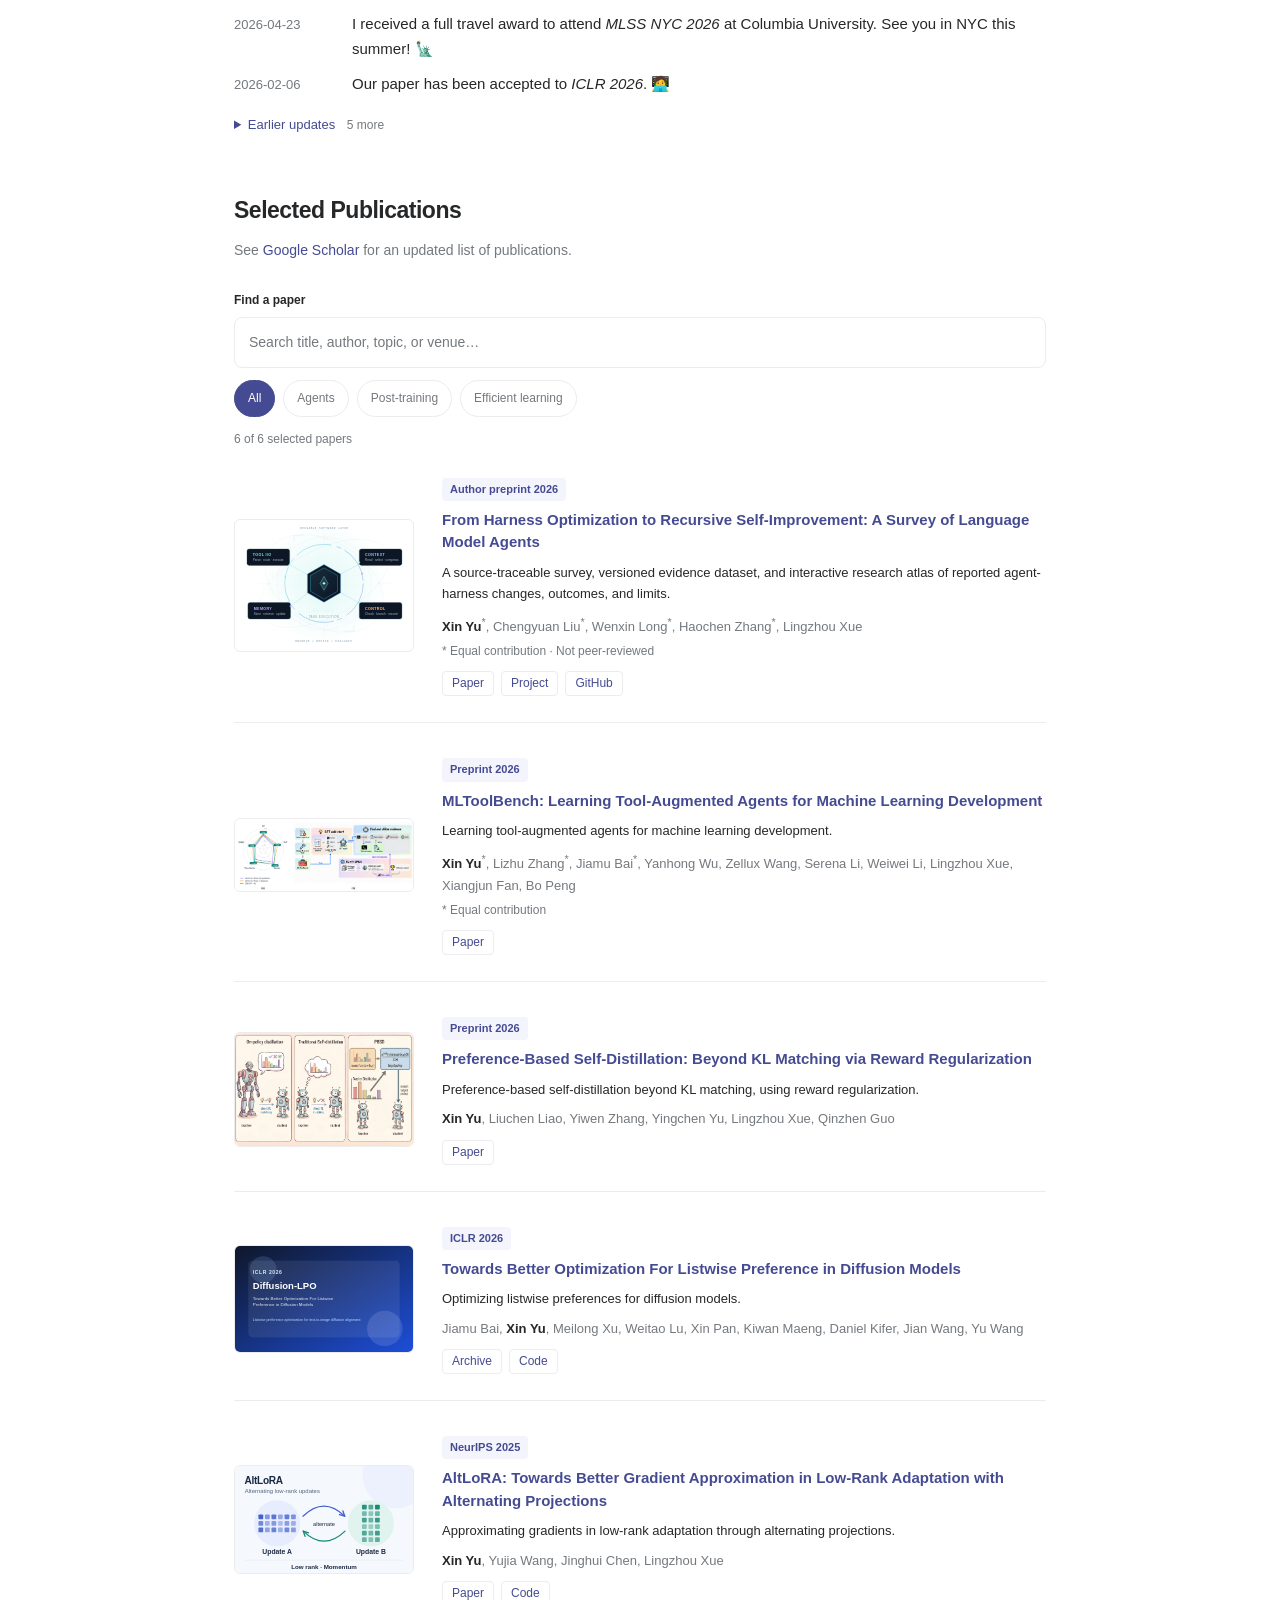
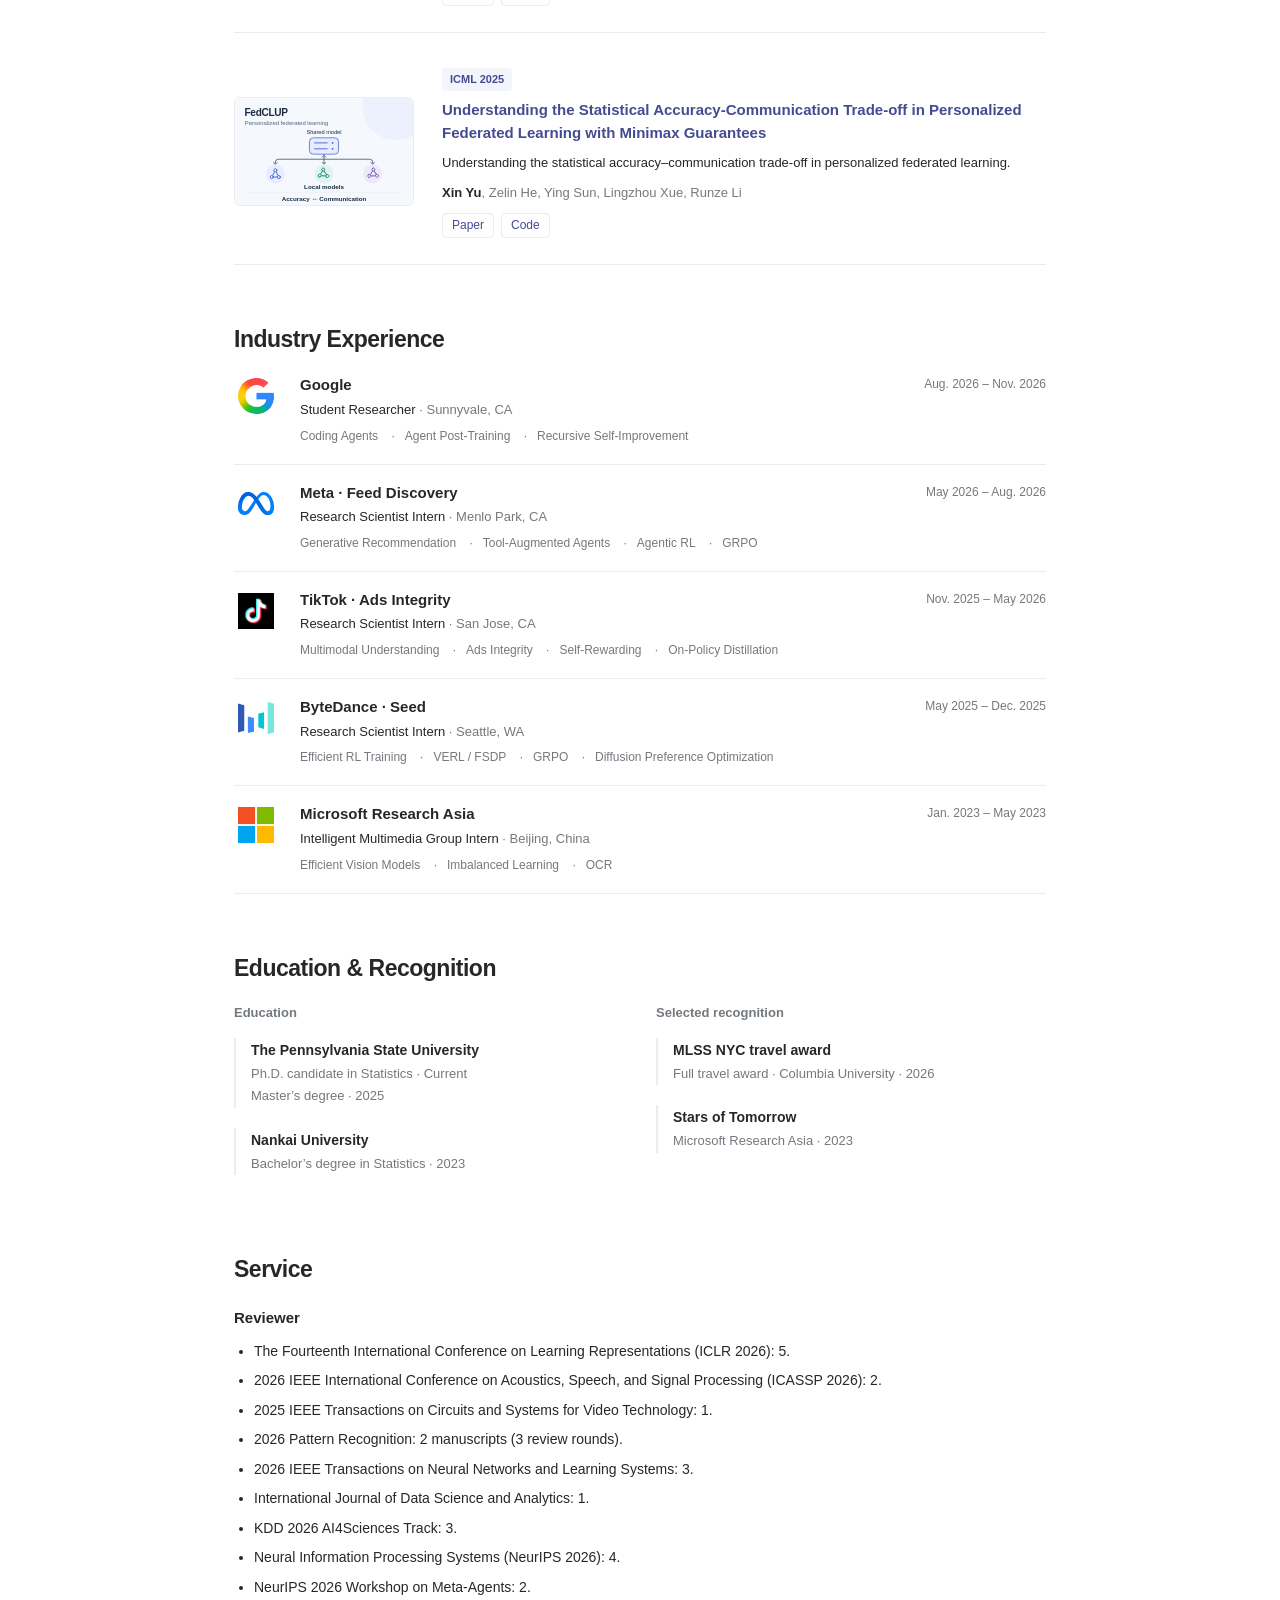
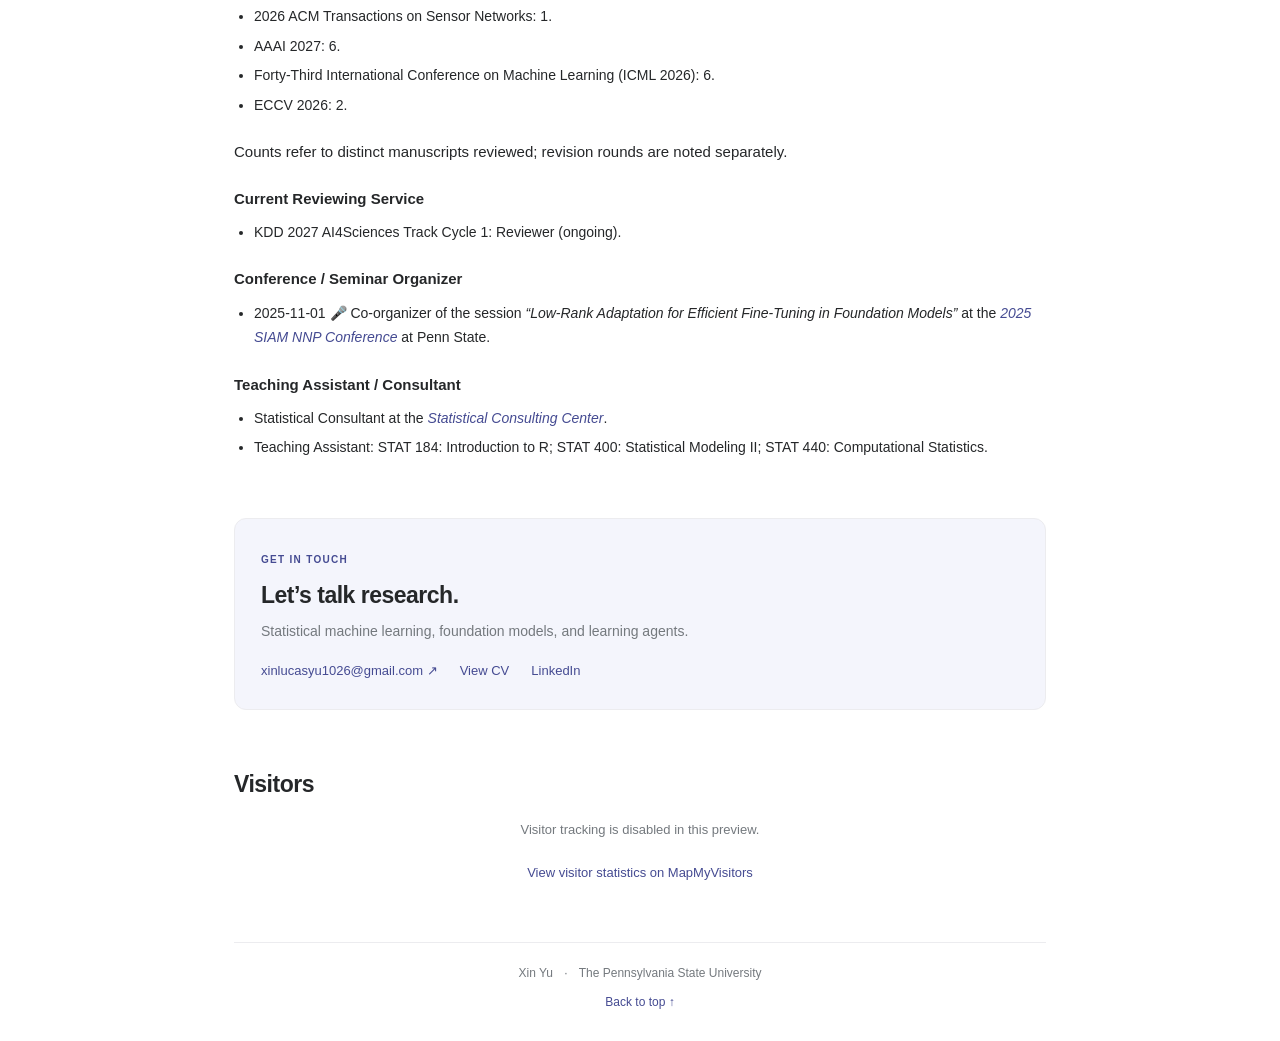
==== commit ae8d5233: "Update Google internship end date to November 2026" ====
--- a/index.html
+++ b/index.html
@@ -299,7 +299,7 @@
         <div class="experience-details">
           <div class="experience-heading">
             <h3>Google</h3>
-            <span class="experience-date">Aug. 2026 – Present</span>
+            <span class="experience-date">Aug. 2026 – Nov. 2026</span>
           </div>
           <p class="experience-role">Student Researcher <span class="experience-location">· Sunnyvale, CA</span></p>
           <ul class="experience-keywords" aria-label="Core work areas"><li>Coding Agents</li><li>Agent Post-Training</li><li>Recursive Self-Improvement</li></ul>
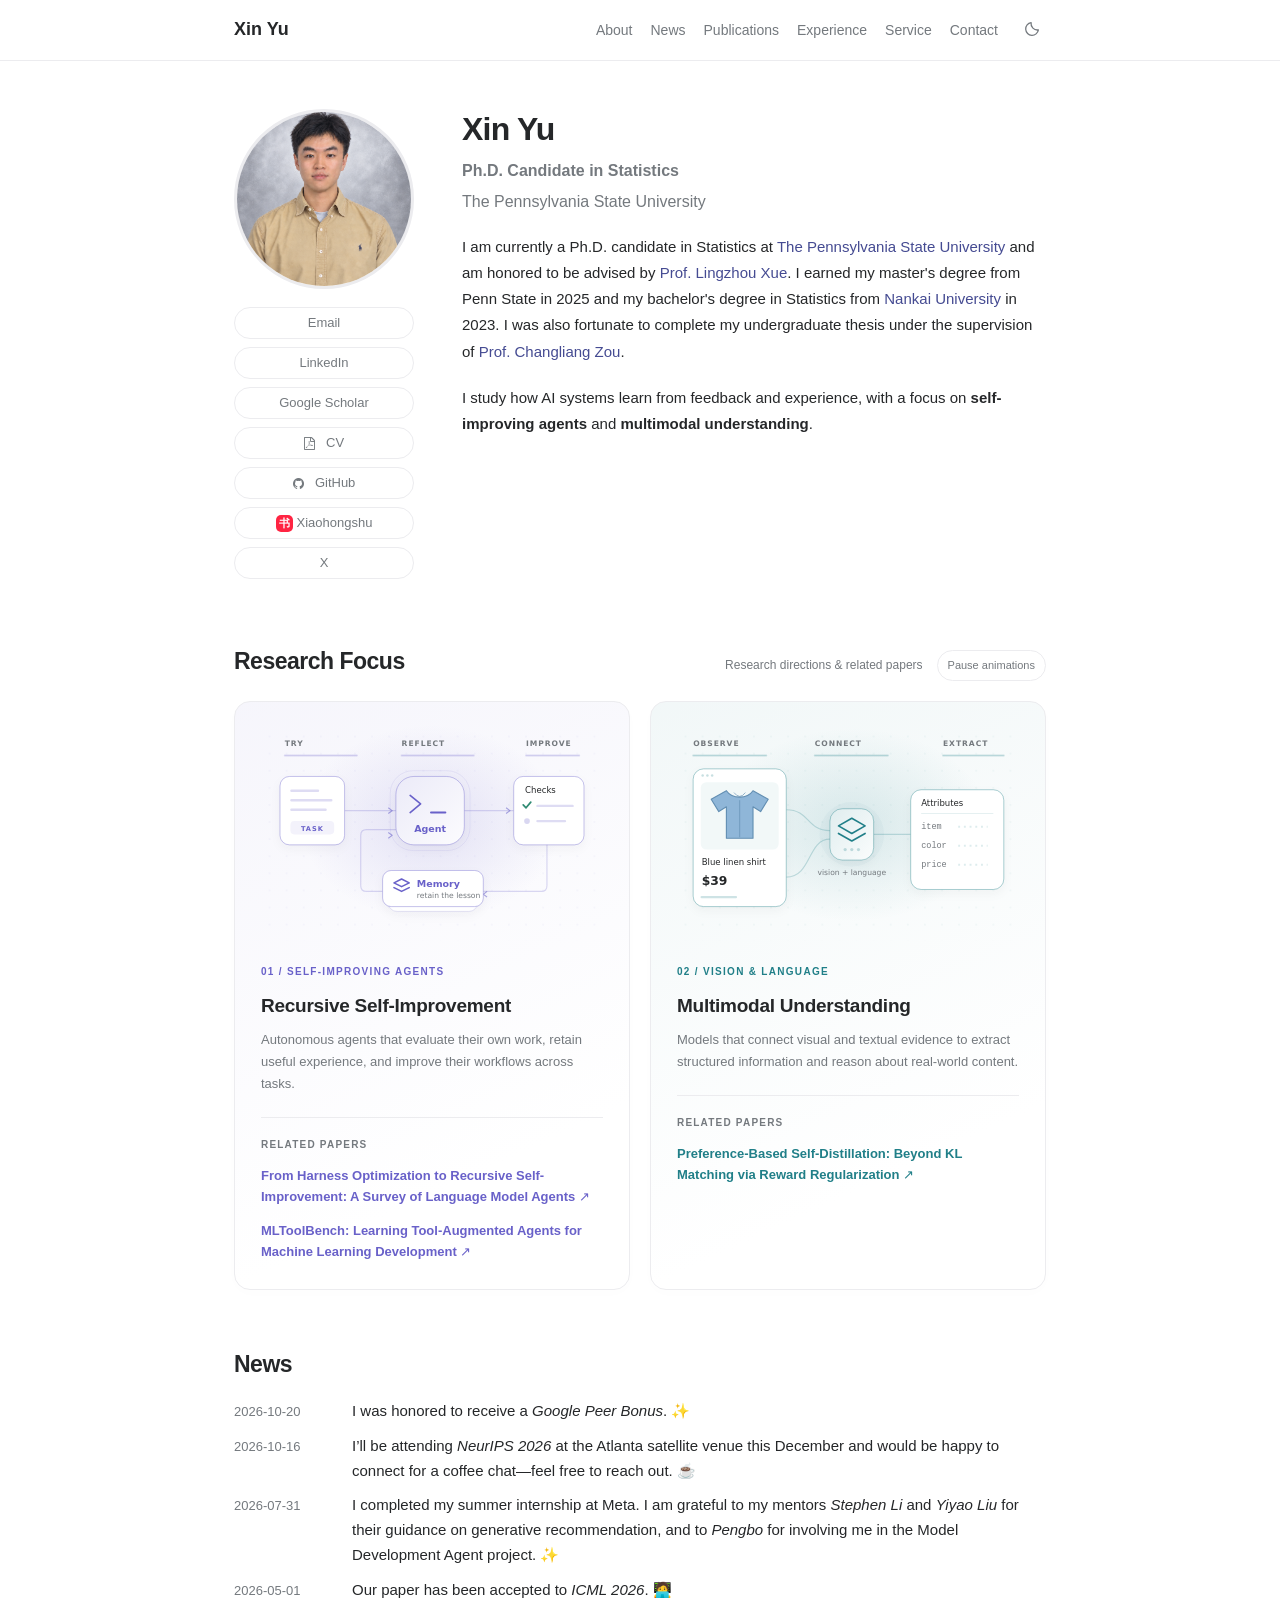
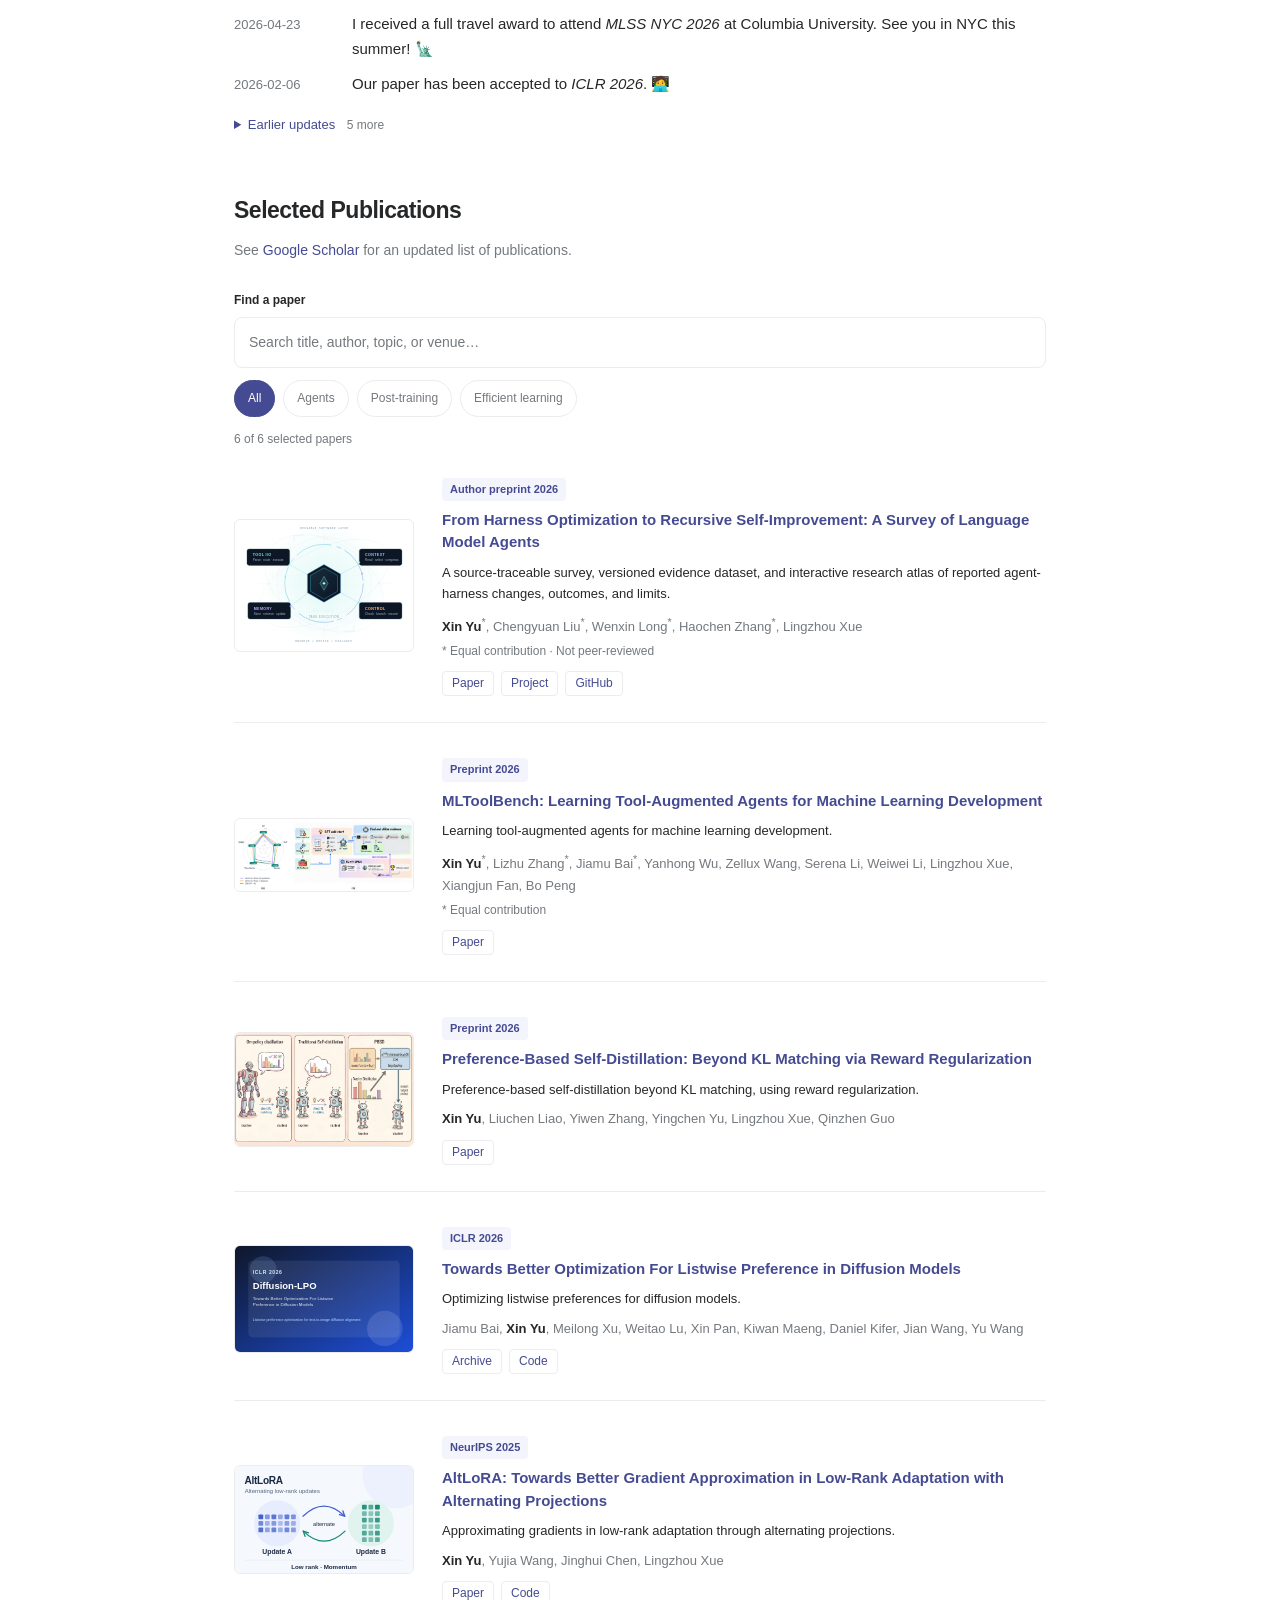
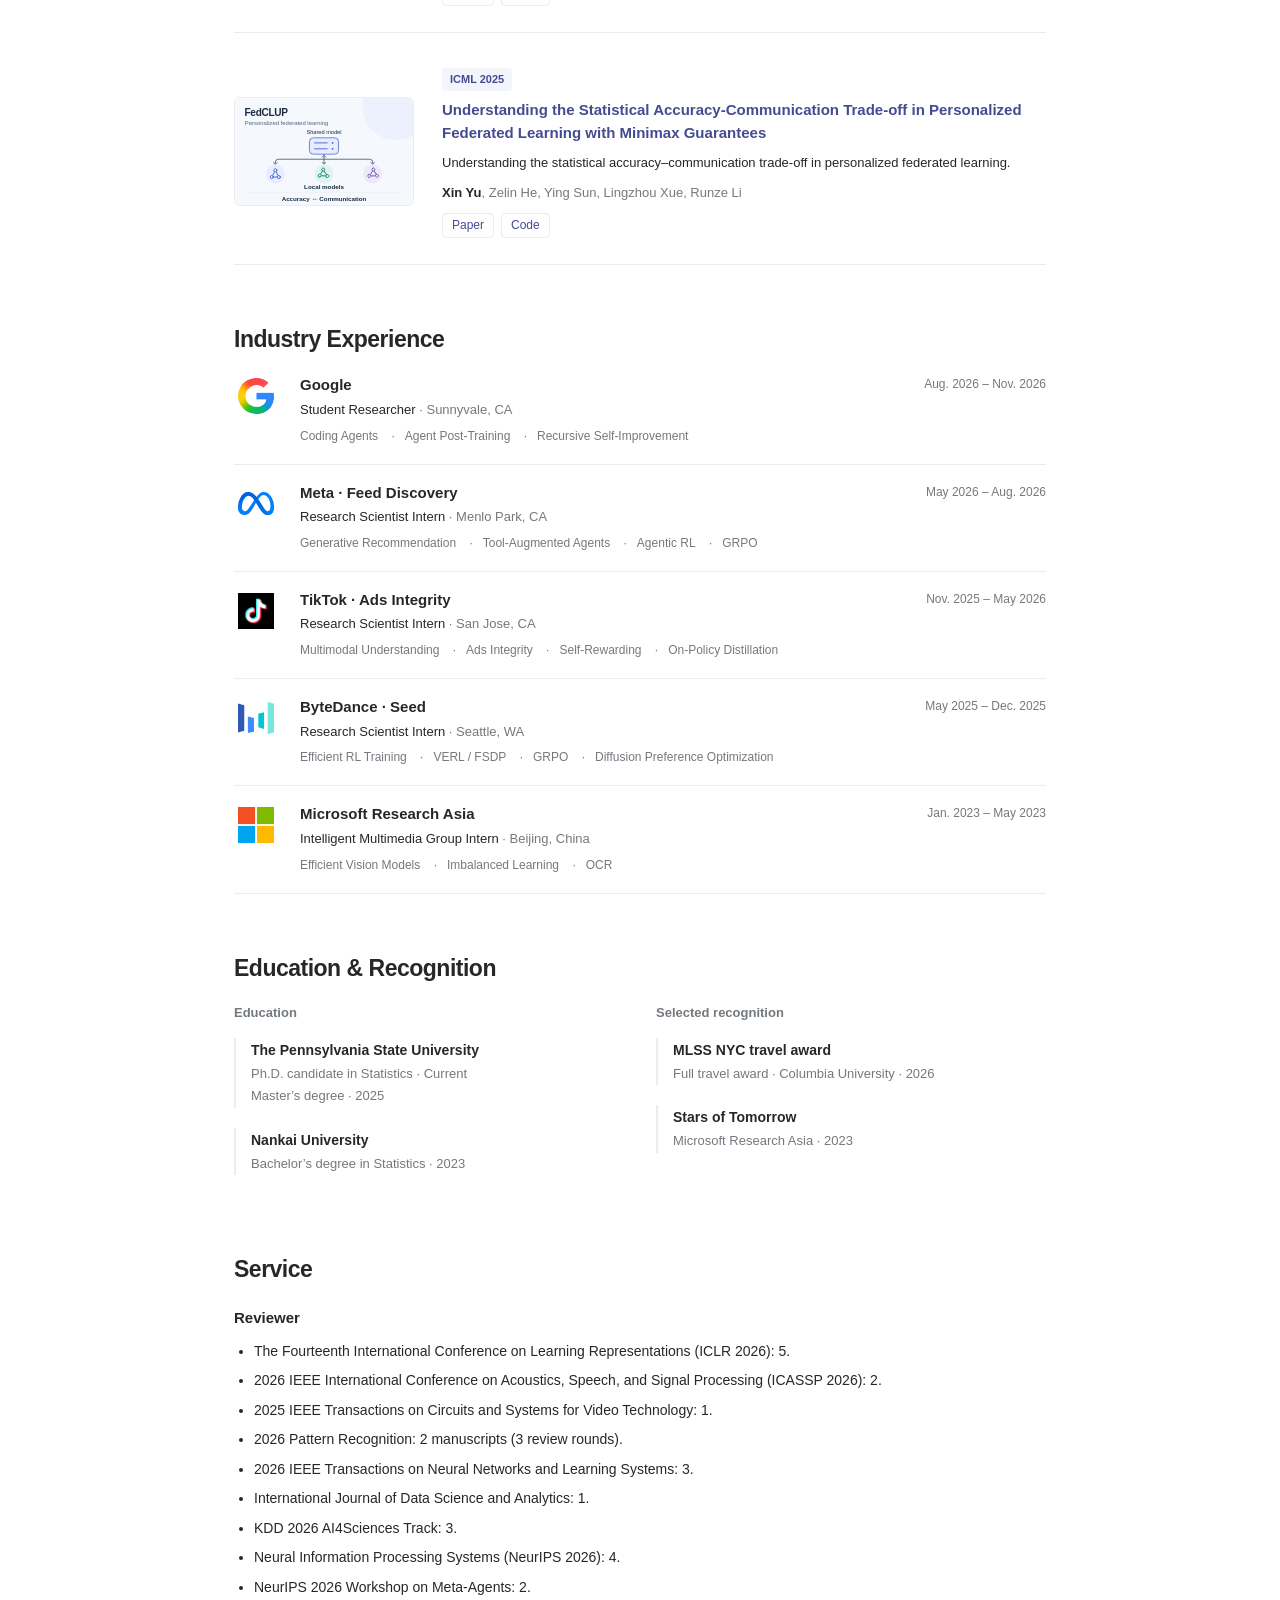
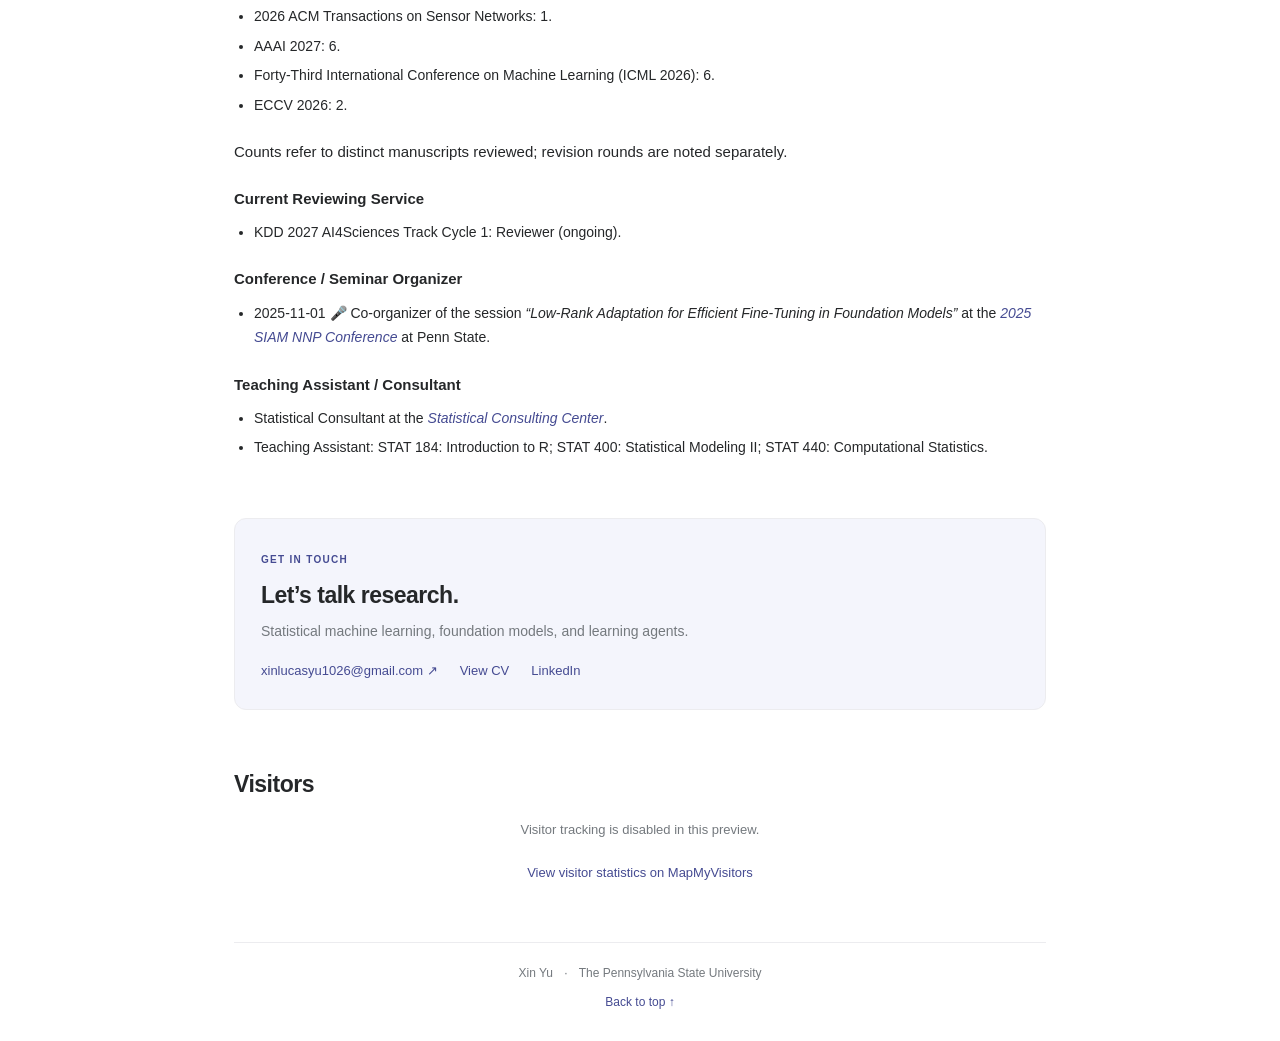
==== commit a5640fa1: "Focus research introduction on self-improving agents and multimodal understanding" ====
--- a/index.html
+++ b/index.html
@@ -76,7 +76,7 @@
   I was also fortunate to complete my undergraduate thesis under the supervision of
   <a href="http://web.stat.nankai.edu.cn/chlzou/" target="_blank" rel="noopener">Prof. Changliang Zou</a>.
 </p>
-<p>My research interests include <strong>statistical machine learning</strong>, with a focus on interpretability, generalization, and robustness; and <strong>post-training of foundation models</strong>, including infrastructure efficiency, reasoning, recursive self-improvement, agentic quality, and human alignment.</p>
+<p>I study how AI systems learn from feedback and experience, with a focus on <strong>self-improving agents</strong> and <strong>multimodal understanding</strong>.</p>
 </div></section>
 <section id="focus" aria-labelledby="focus-title">
 <div class="section-heading"><h2 id="focus-title">Research Focus</h2><div class="focus-controls"><span>Research directions &amp; related papers</span><button id="motion-toggle" type="button" aria-pressed="false" hidden>Pause animations</button></div></div>
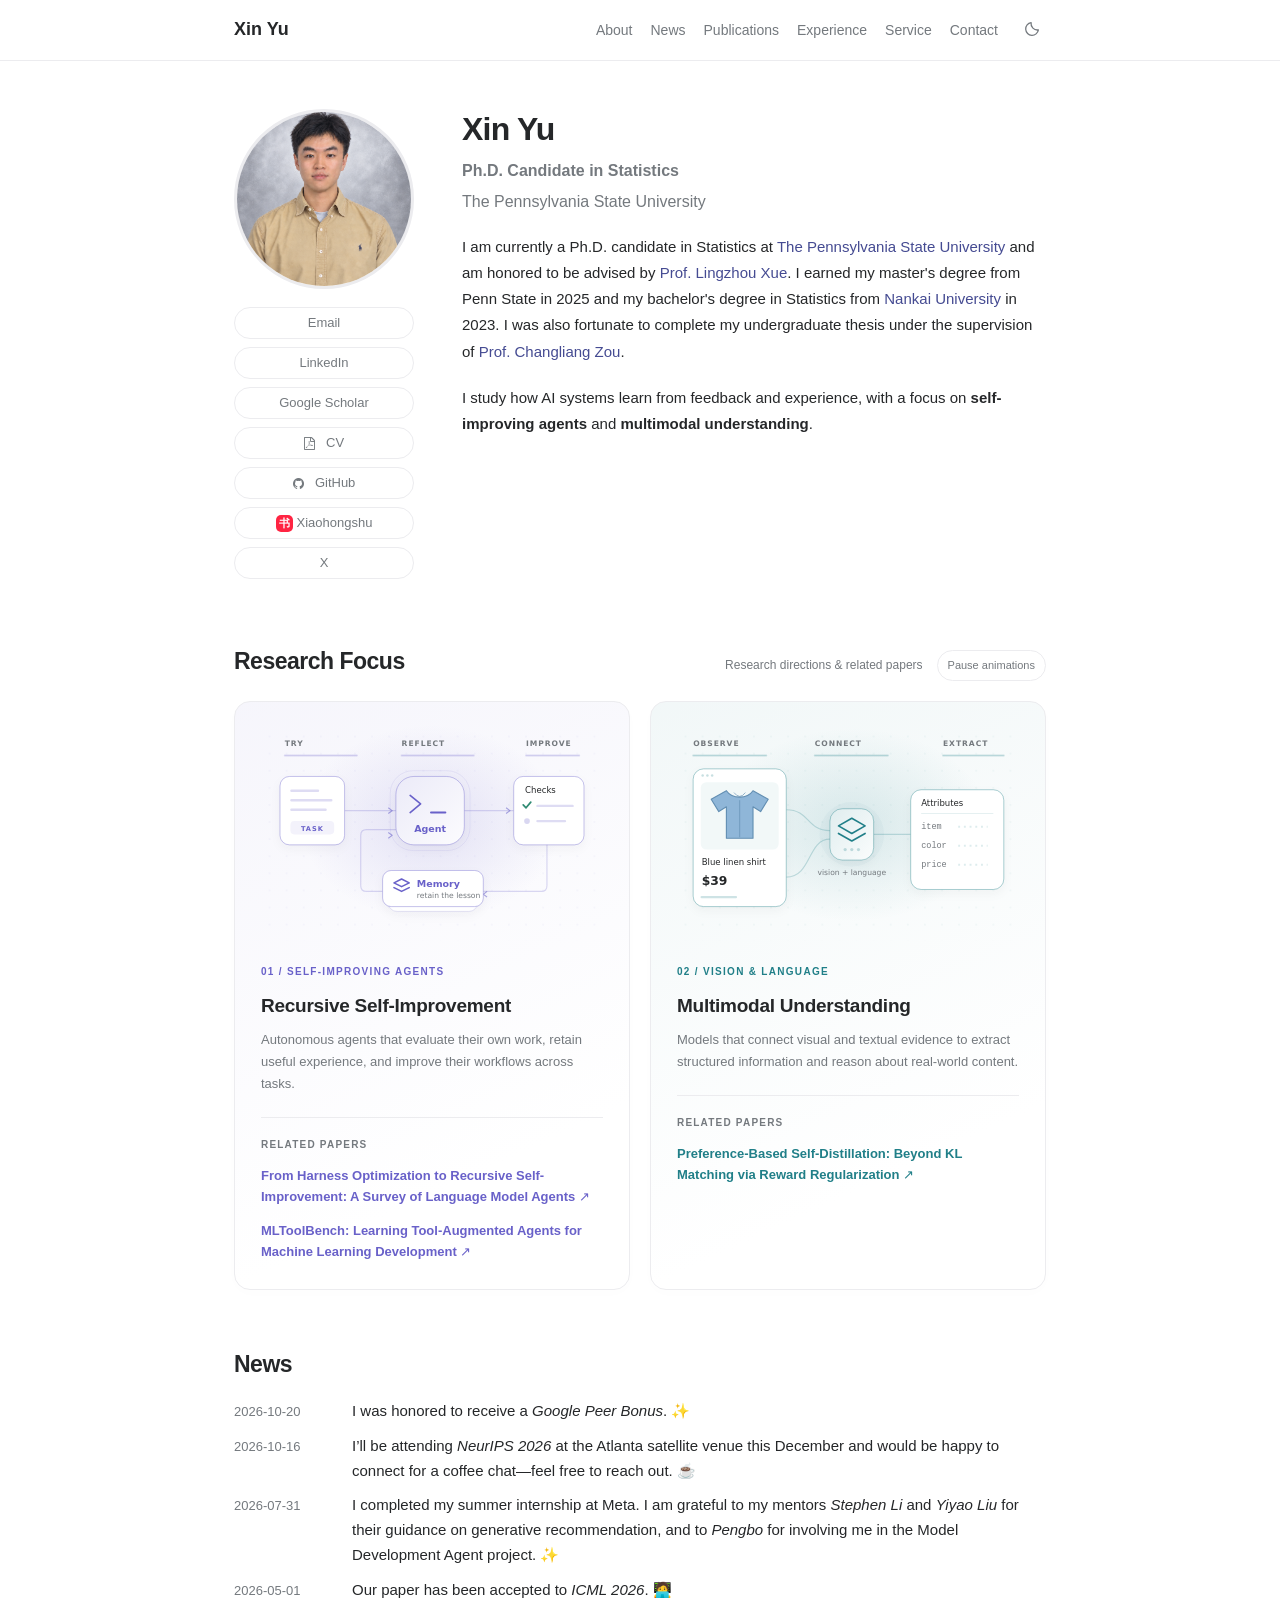
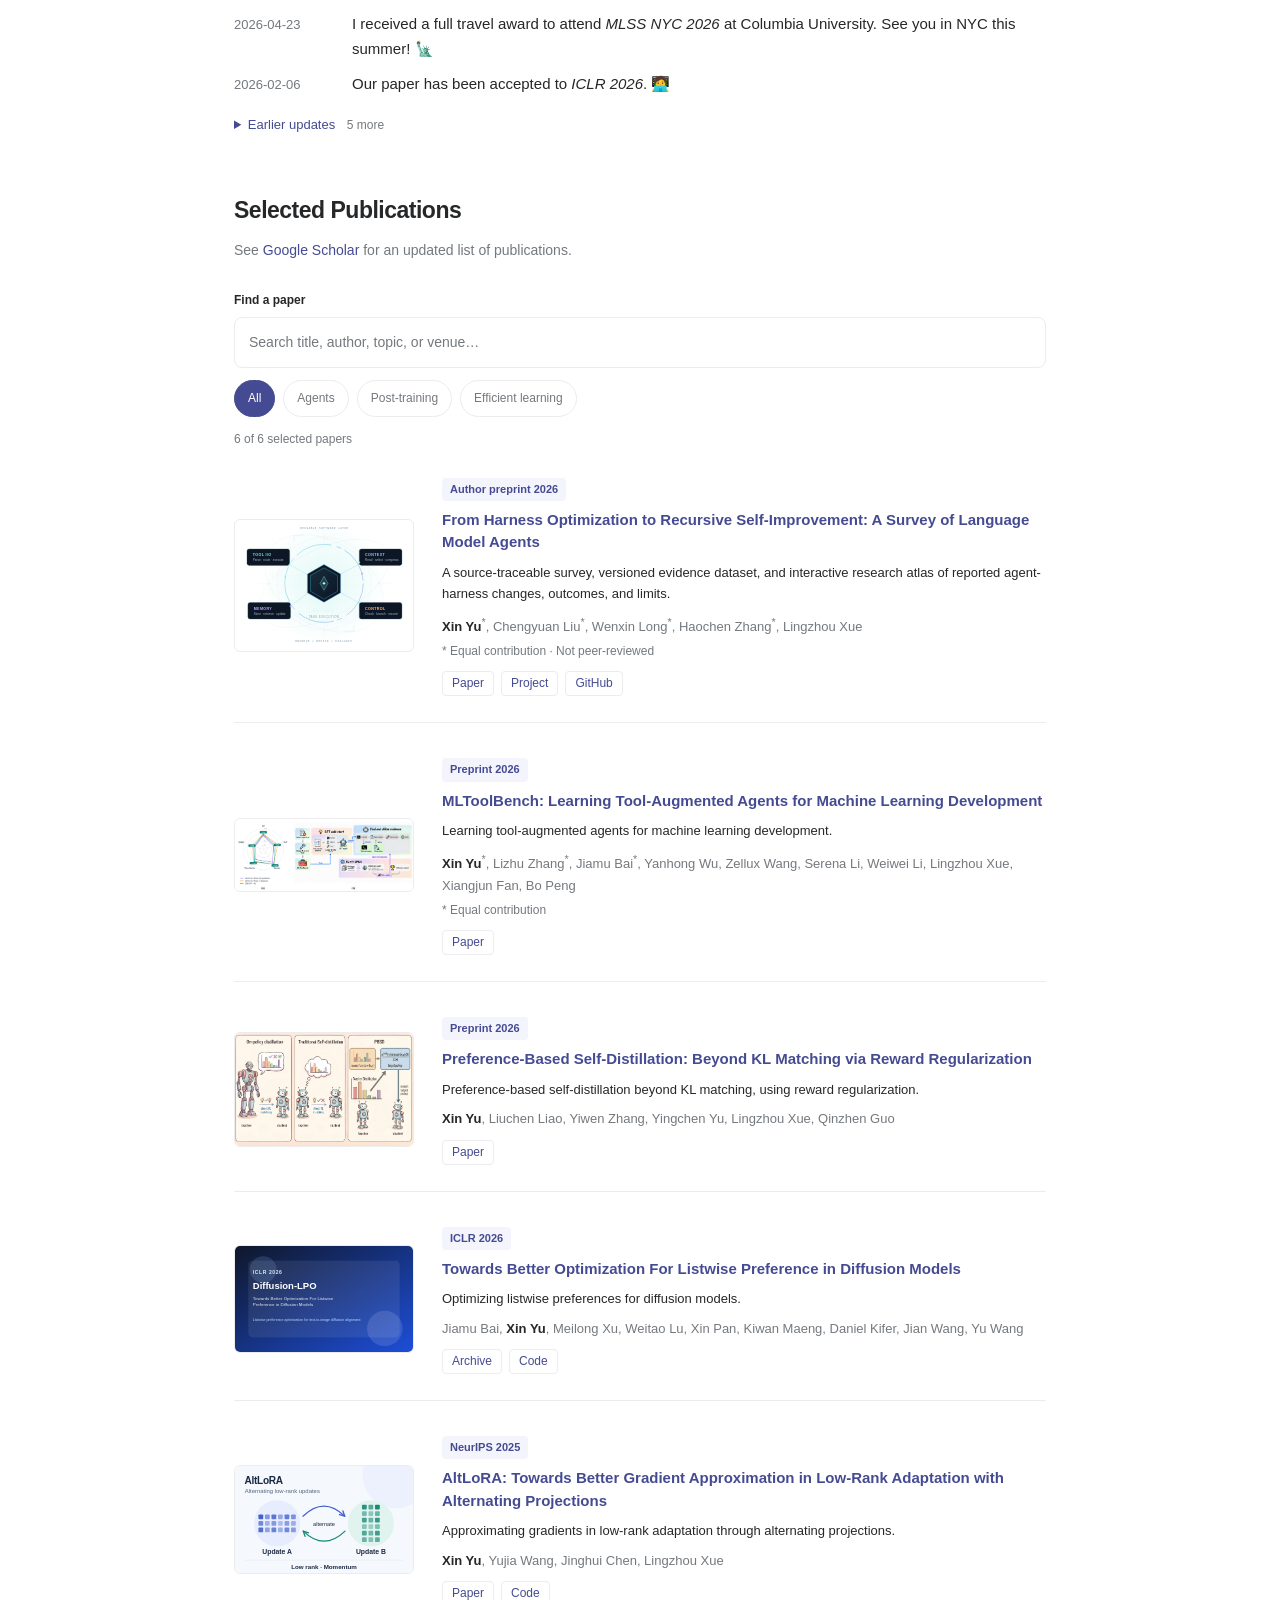
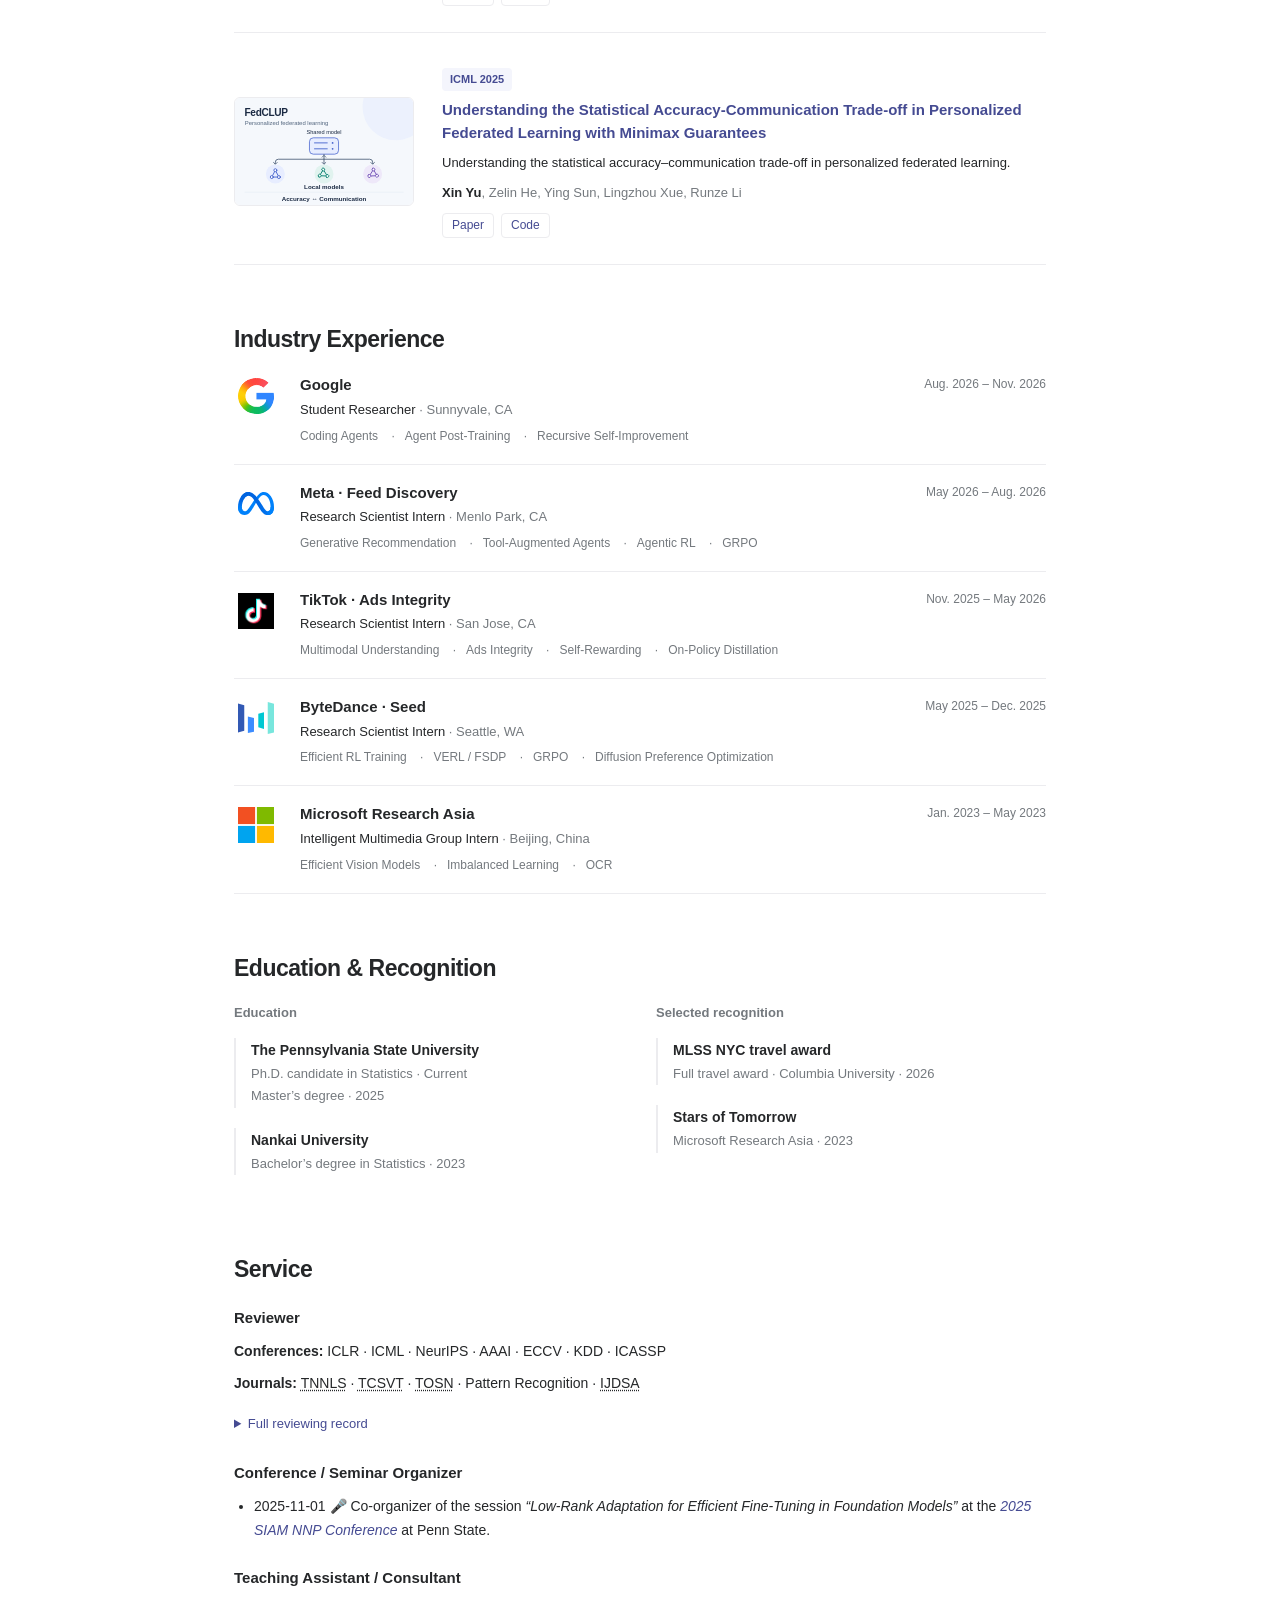
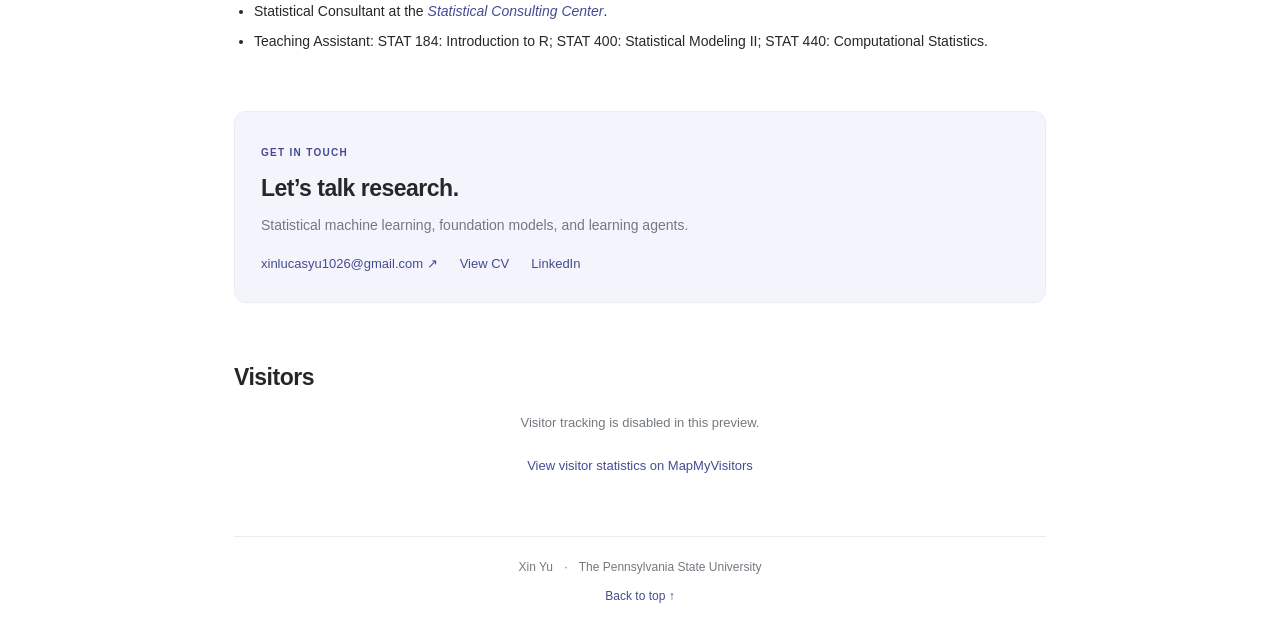
==== commit a74632d2: "Condense Service with an expandable full reviewing record" ====
--- a/index.html
+++ b/index.html
@@ -355,6 +355,10 @@
 <div><h3>Selected recognition</h3><ul class="background-list"><li><strong>MLSS NYC travel award</strong><span>Full travel award · Columbia University · 2026</span></li><li><strong>Stars of Tomorrow</strong><span>Microsoft Research Asia · 2023</span></li></ul></div></div></section>
 <section id="service" aria-labelledby="service-title"><h2 id="service-title">Service</h2>
         <div class="subsection-title" style="font-weight:bold; margin-top:8px;">Reviewer</div>
+        <p style="font-size:14px; margin:8px 0;"><strong>Conferences:</strong> ICLR · ICML · NeurIPS · AAAI · ECCV · KDD · ICASSP</p>
+        <p style="font-size:14px; margin:8px 0;"><strong>Journals:</strong> <abbr title="IEEE Transactions on Neural Networks and Learning Systems">TNNLS</abbr> · <abbr title="IEEE Transactions on Circuits and Systems for Video Technology">TCSVT</abbr> · <abbr title="ACM Transactions on Sensor Networks">TOSN</abbr> · Pattern Recognition · <abbr title="International Journal of Data Science and Analytics">IJDSA</abbr></p>
+        <details class="news-archive" style="margin-bottom:24px;">
+          <summary>Full reviewing record</summary>
         <ul>
 		  <li>The Fourteenth International Conference on Learning Representations (ICLR 2026): 5.</li>
 		   <li>2026 IEEE International Conference on Acoustics, Speech, and Signal Processing (ICASSP 2026): 2.</li>
@@ -376,6 +380,8 @@
 		<p>Counts refer to distinct manuscripts reviewed; revision rounds are noted separately.</p>
 		<div class="subsection-title" style="font-weight:bold; margin-top:12px;">Current Reviewing Service</div>
 		<ul><li>KDD 2027 AI4Sciences Track Cycle 1: Reviewer (ongoing).</li></ul>
+
+        </details>
 
         <!-- Organizer Section -->
         <div class="subsection-title" style="font-weight:bold; margin-top:12px;">Conference / Seminar Organizer</div>
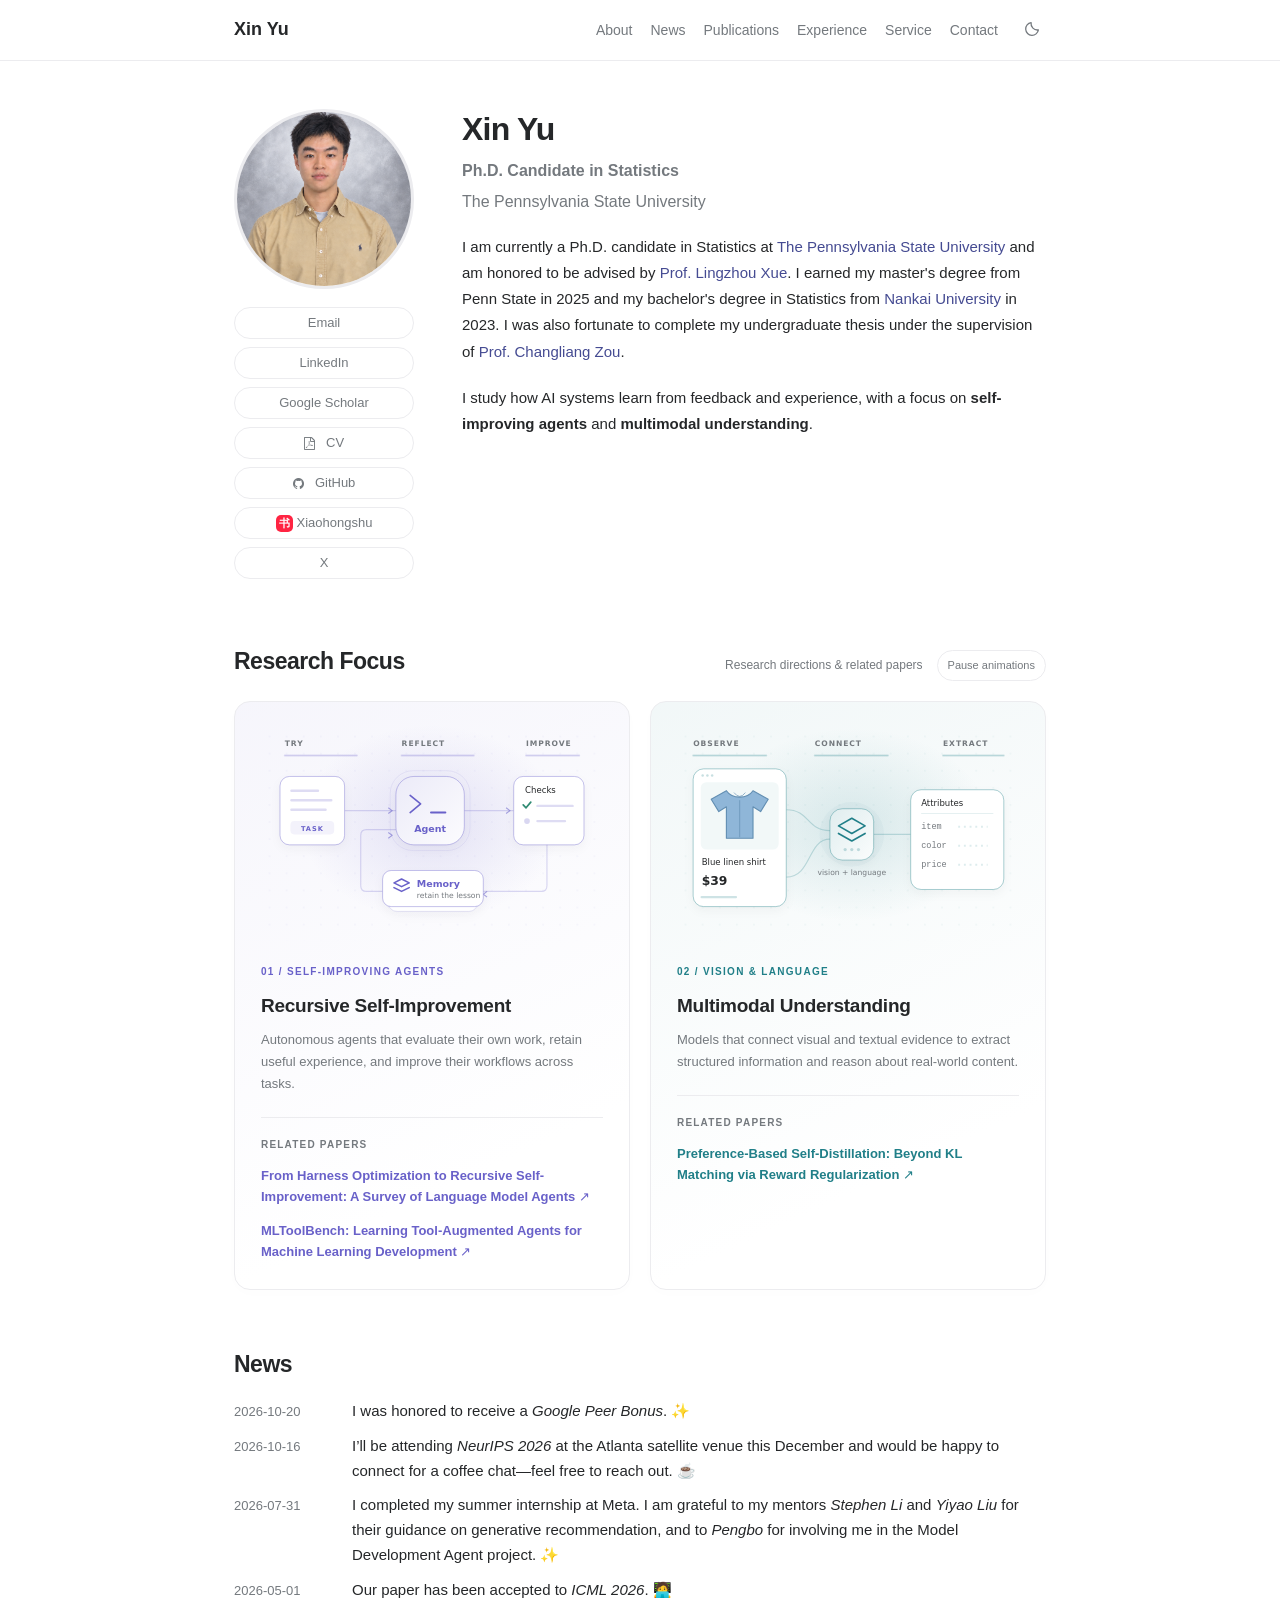
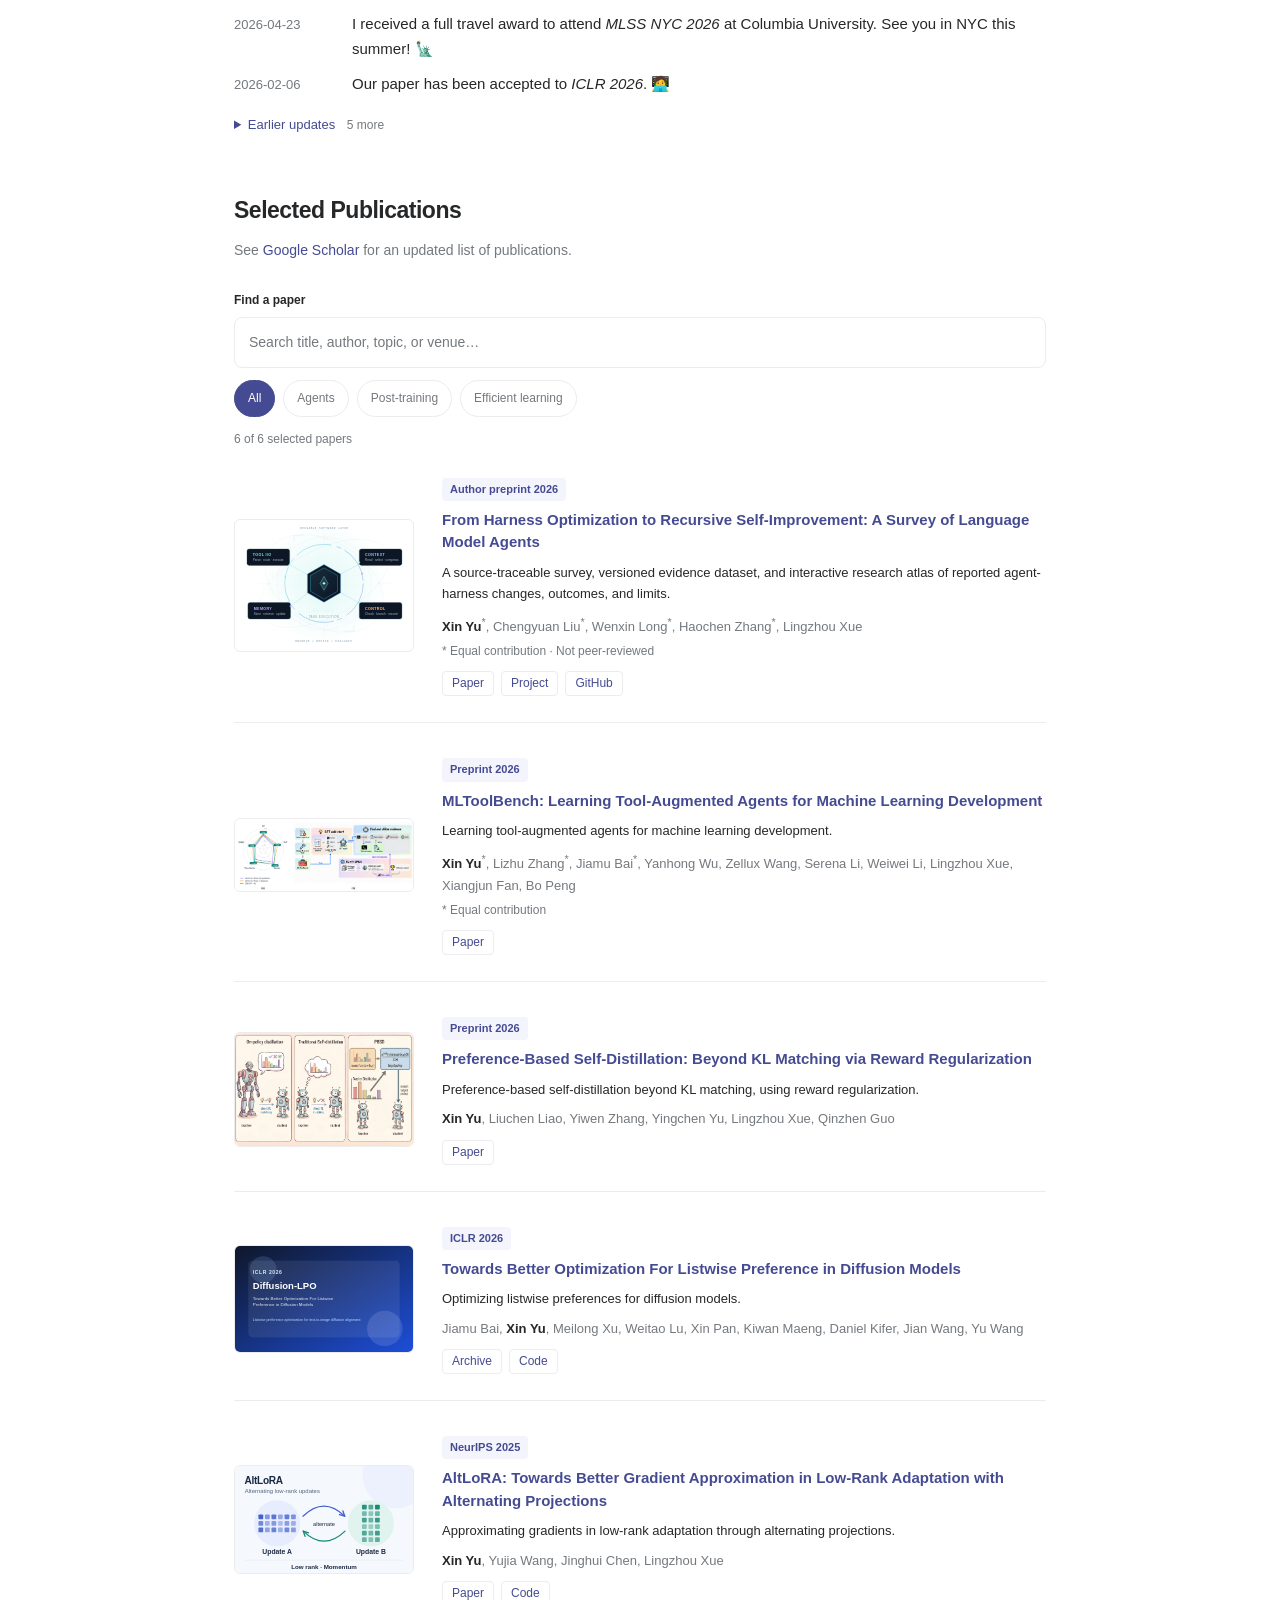
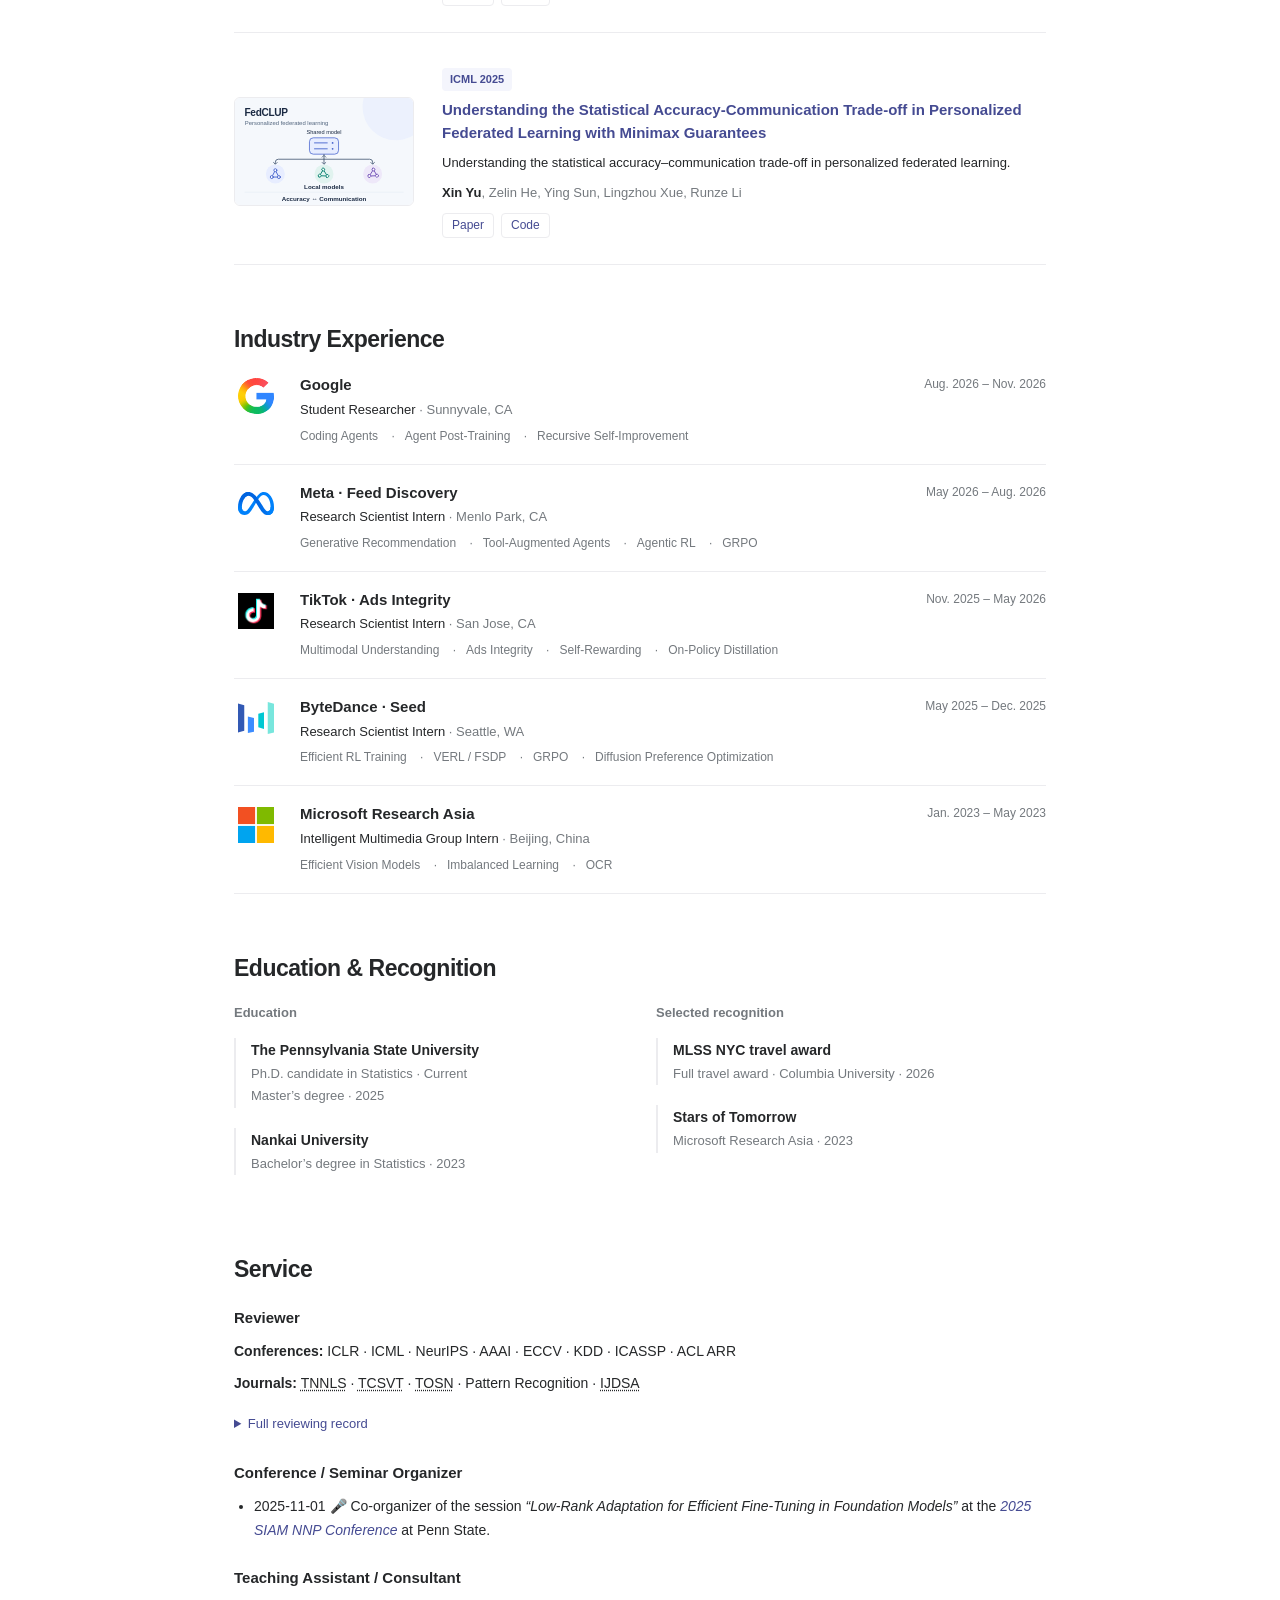
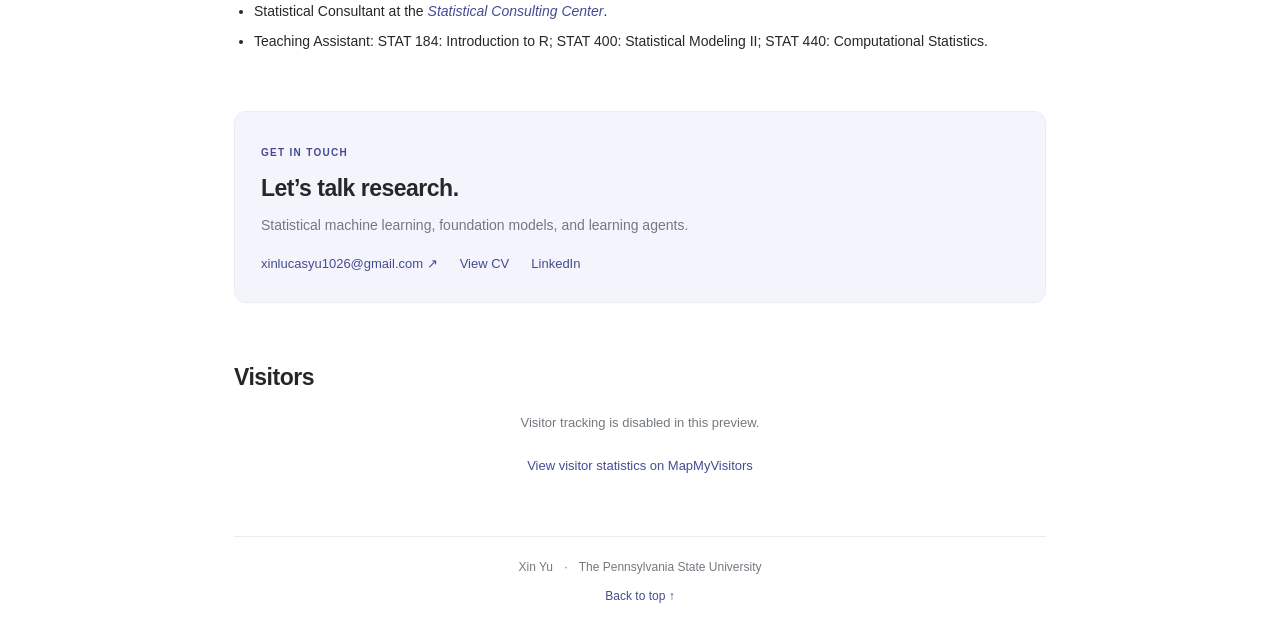
==== commit 4491bbda: "Update reviewing service with ICLR 2027 and ACL ARR October 2026" ====
--- a/index.html
+++ b/index.html
@@ -355,12 +355,14 @@
 <div><h3>Selected recognition</h3><ul class="background-list"><li><strong>MLSS NYC travel award</strong><span>Full travel award · Columbia University · 2026</span></li><li><strong>Stars of Tomorrow</strong><span>Microsoft Research Asia · 2023</span></li></ul></div></div></section>
 <section id="service" aria-labelledby="service-title"><h2 id="service-title">Service</h2>
         <div class="subsection-title" style="font-weight:bold; margin-top:8px;">Reviewer</div>
-        <p style="font-size:14px; margin:8px 0;"><strong>Conferences:</strong> ICLR · ICML · NeurIPS · AAAI · ECCV · KDD · ICASSP</p>
+        <p style="font-size:14px; margin:8px 0;"><strong>Conferences:</strong> ICLR · ICML · NeurIPS · AAAI · ECCV · KDD · ICASSP · ACL ARR</p>
         <p style="font-size:14px; margin:8px 0;"><strong>Journals:</strong> <abbr title="IEEE Transactions on Neural Networks and Learning Systems">TNNLS</abbr> · <abbr title="IEEE Transactions on Circuits and Systems for Video Technology">TCSVT</abbr> · <abbr title="ACM Transactions on Sensor Networks">TOSN</abbr> · Pattern Recognition · <abbr title="International Journal of Data Science and Analytics">IJDSA</abbr></p>
         <details class="news-archive" style="margin-bottom:24px;">
           <summary>Full reviewing record</summary>
         <ul>
-		  <li>The Fourteenth International Conference on Learning Representations (ICLR 2026): 5.</li>
+		  <li>The Fifteenth International Conference on Learning Representations (ICLR 2027): 5.</li>
+          <li>ACL Rolling Review (ARR), October 2026: 2.</li>
+          <li>The Fourteenth International Conference on Learning Representations (ICLR 2026): 5.</li>
 		   <li>2026 IEEE International Conference on Acoustics, Speech, and Signal Processing (ICASSP 2026): 2.</li>
 			<li>2025 IEEE Transactions on Circuits and Systems for Video Technology: 1. </li>
 			<li>2026 Pattern Recognition: 2 manuscripts (3 review rounds).</li>
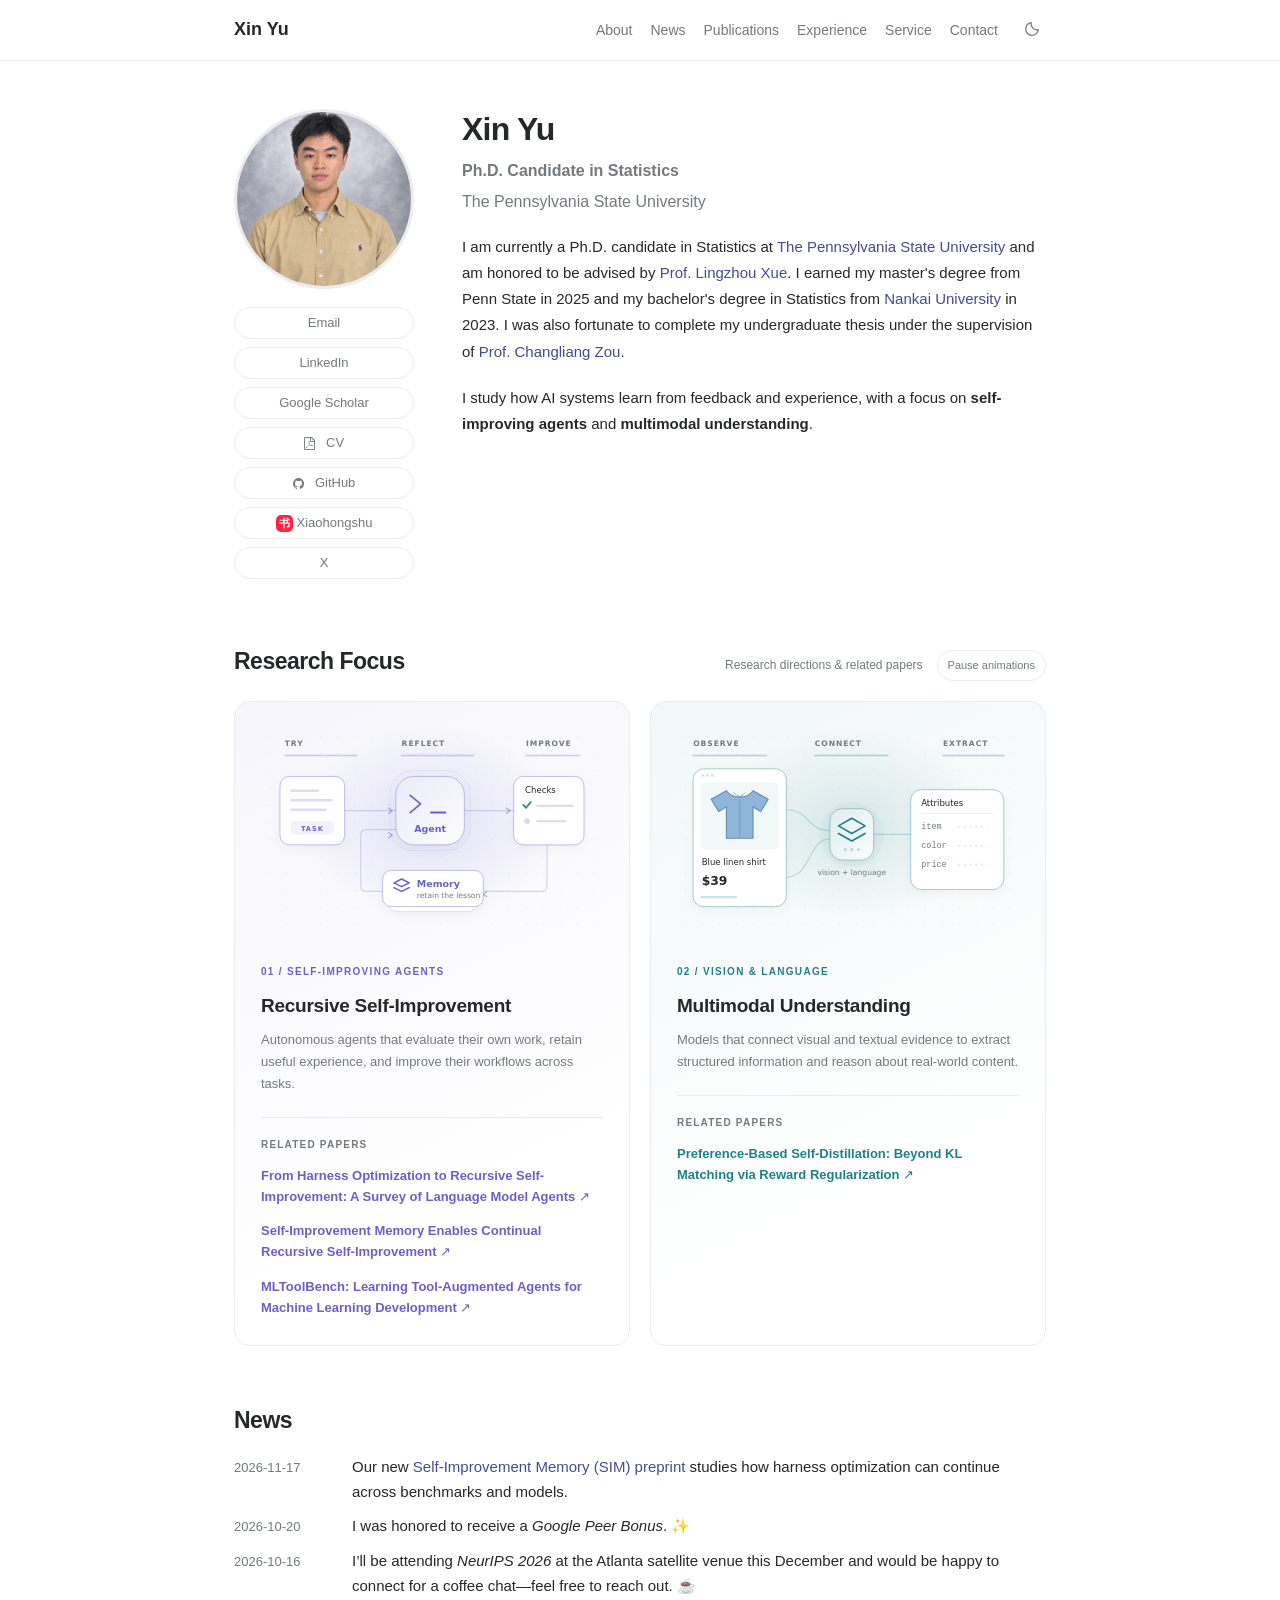
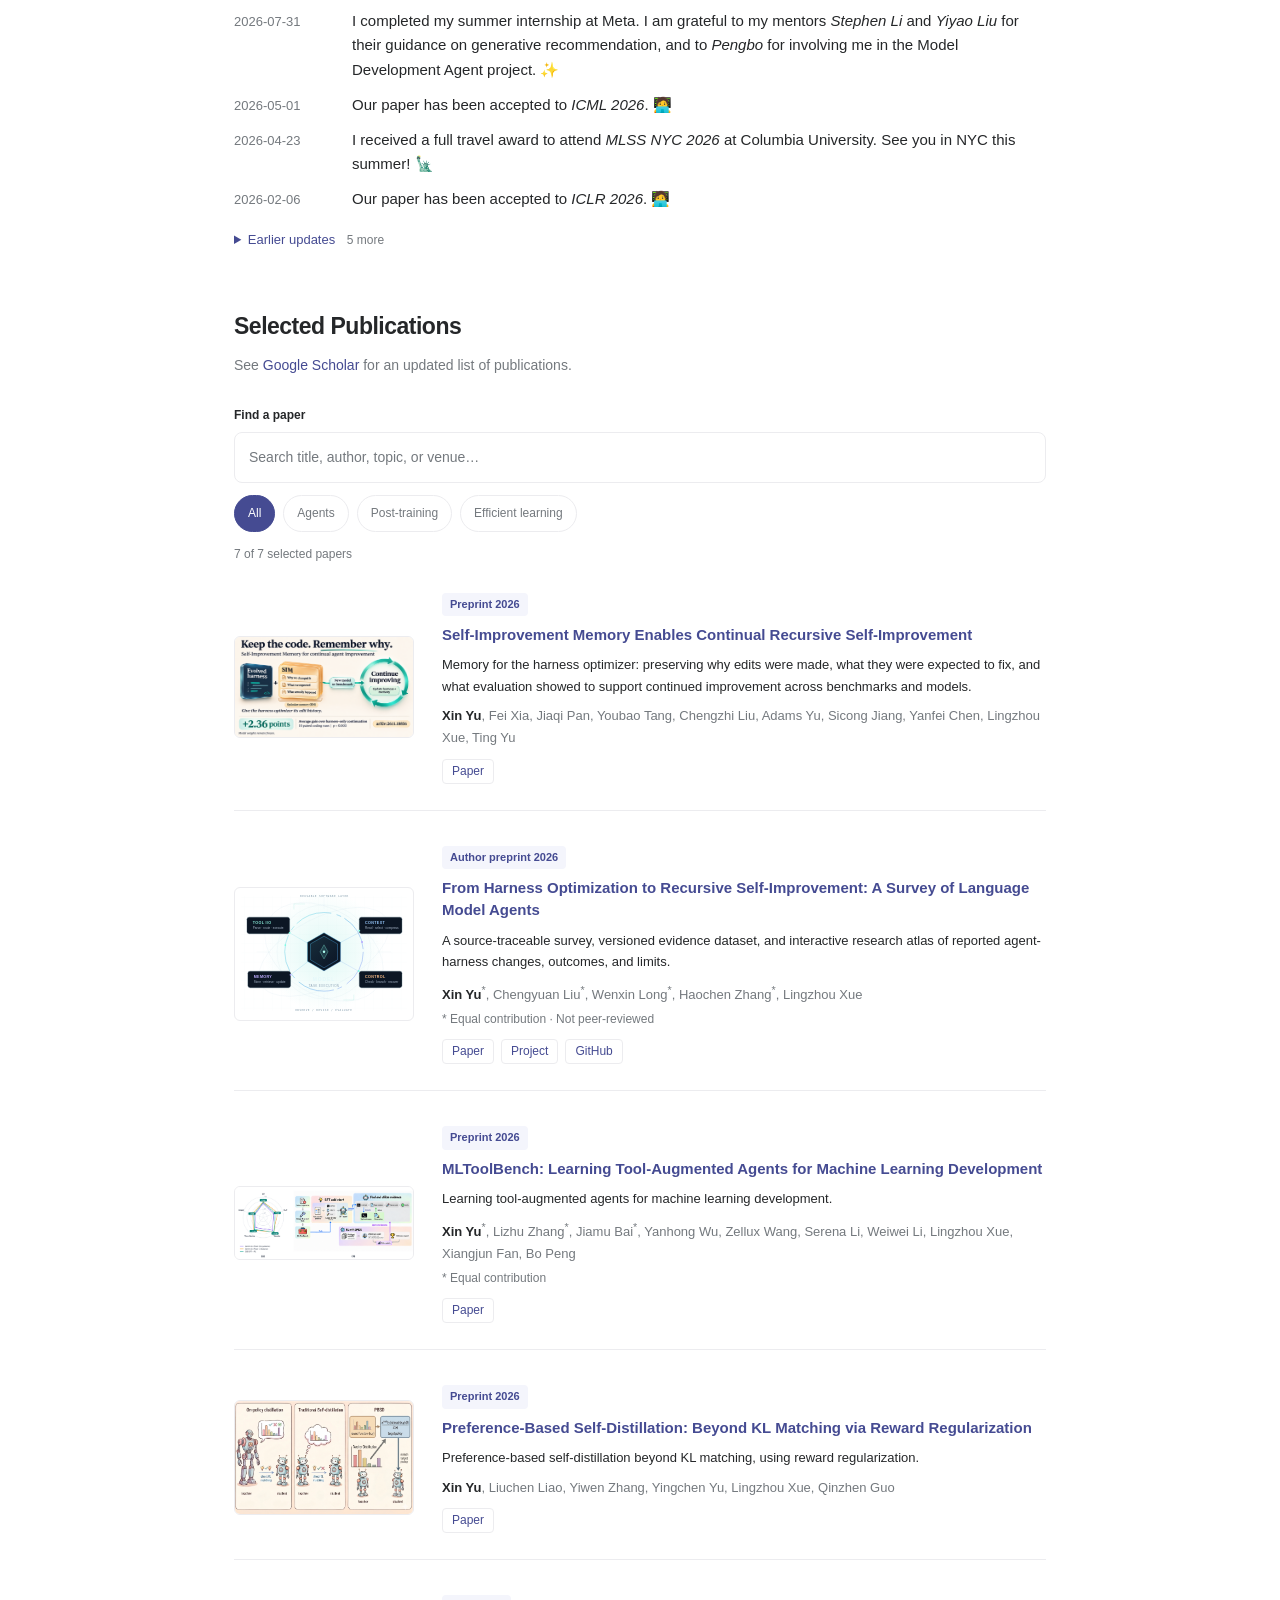
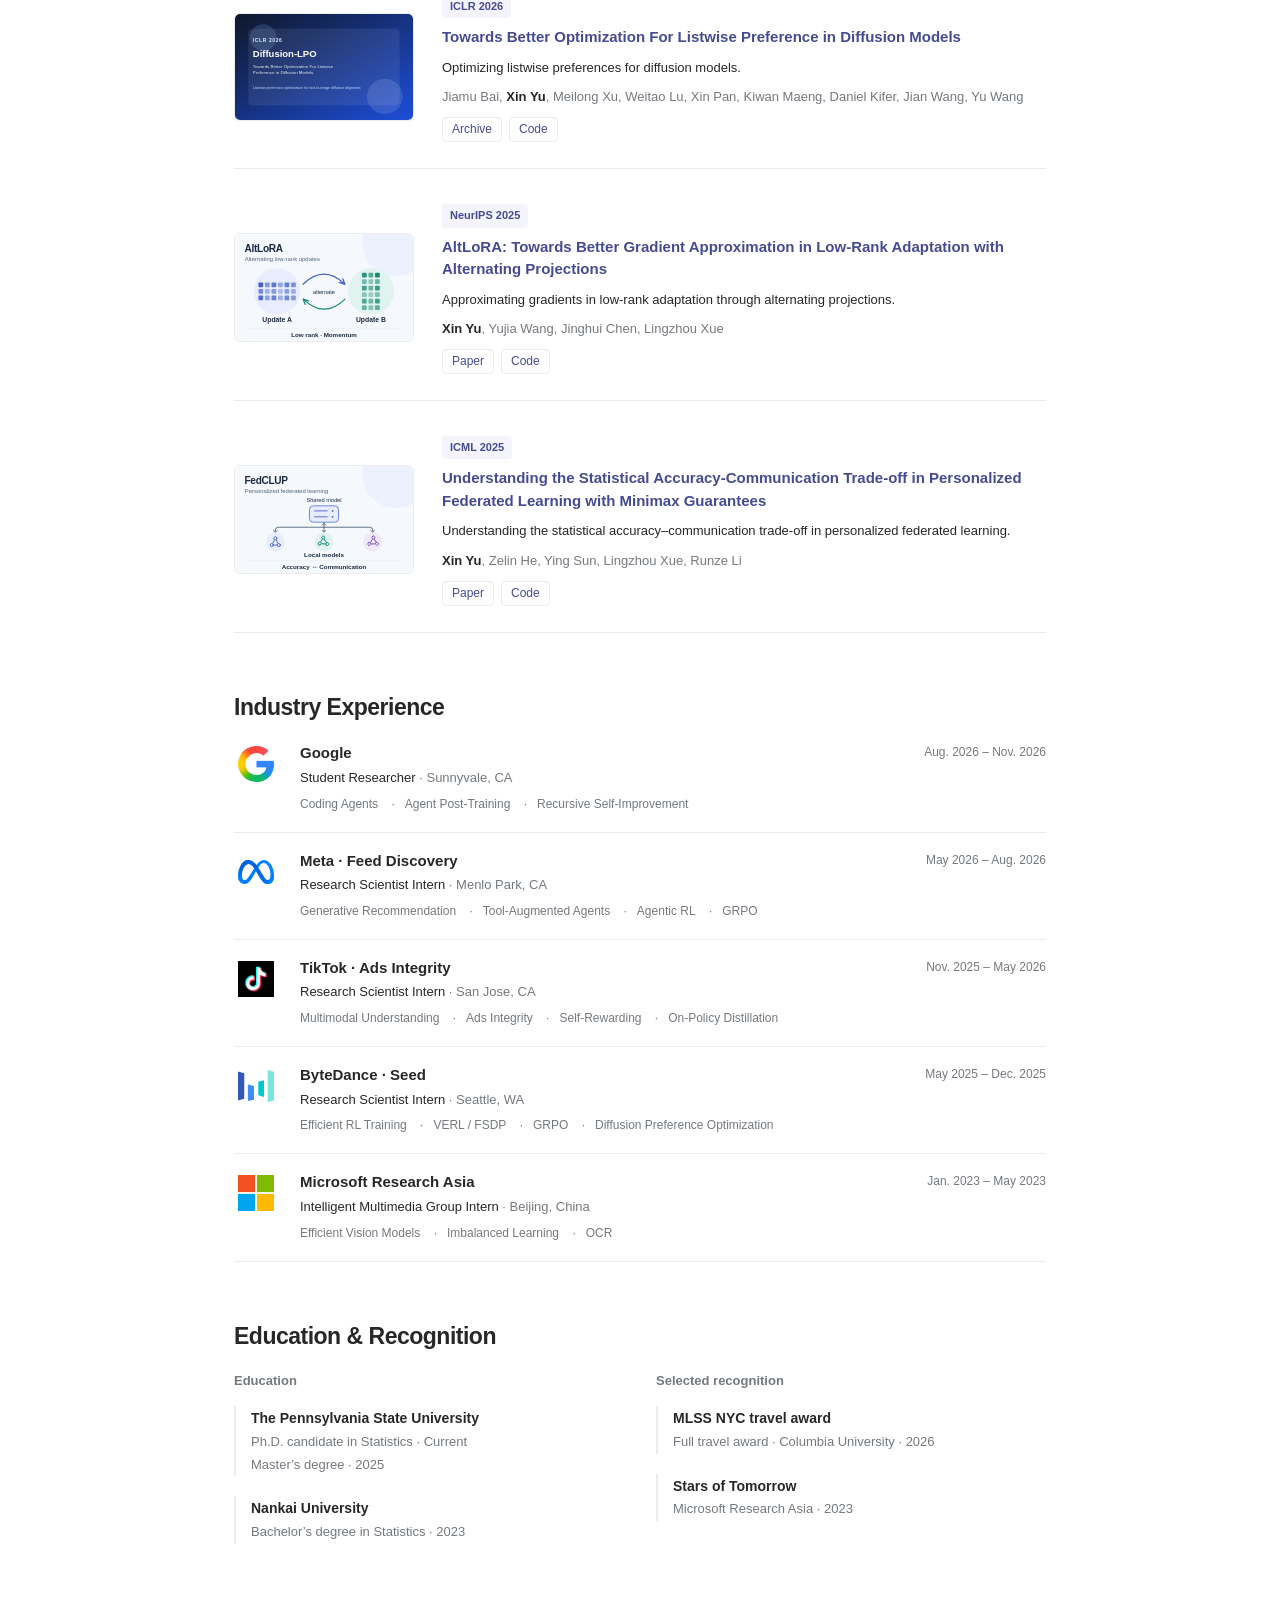
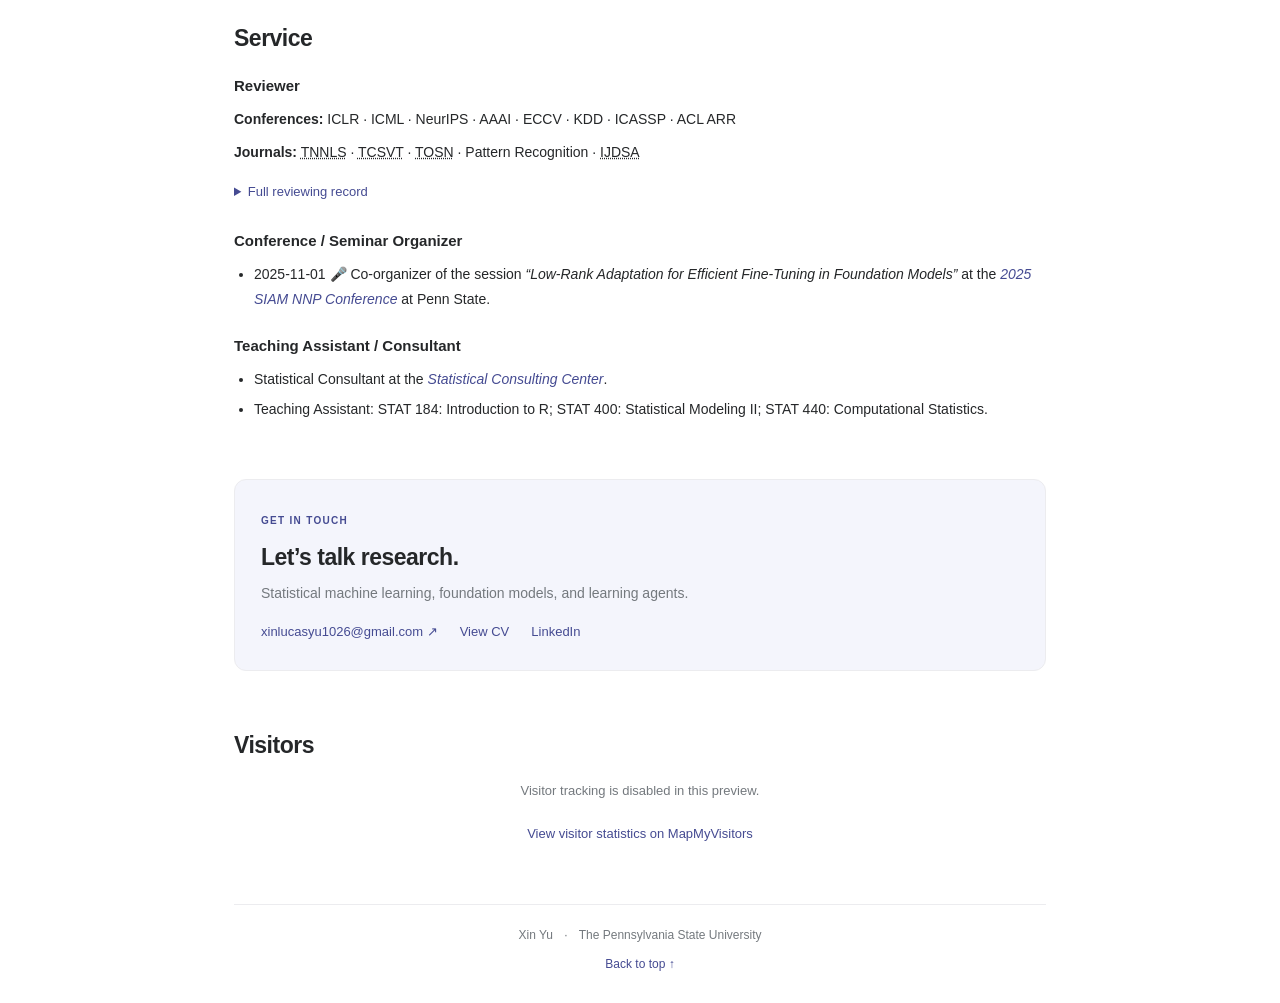
==== commit 4c96e19e: "Feature Self-Improvement Memory preprint on homepage Add the SIM paper with its full author list, pu" ====
--- a/index.html
+++ b/index.html
@@ -144,6 +144,7 @@
     <h4>Related papers</h4>
     <ul>
       <li><a href="#paper-harness-rsi">From Harness Optimization to Recursive Self-Improvement: A Survey of Language Model Agents <span aria-hidden="true">↗</span></a></li>
+      <li><a href="#paper-sim">Self-Improvement Memory Enables Continual Recursive Self-Improvement <span aria-hidden="true">↗</span></a></li>
       <li><a href="#paper-mltoolbench">MLToolBench: Learning Tool-Augmented Agents for Machine Learning Development <span aria-hidden="true">↗</span></a></li>
     </ul>
   </div>
@@ -215,7 +216,8 @@
   </div>
 </article>
 </div></section>
-<section id="news" aria-labelledby="news-title"><h2 id="news-title">News</h2><ul class="news-list"><li><time datetime="2026-10-20">2026-10-20</time><div> I was honored to receive a <em>Google Peer Bonus</em>. ✨</div></li>
+<section id="news" aria-labelledby="news-title"><h2 id="news-title">News</h2><ul class="news-list"><li><time datetime="2026-11-17">2026-11-17</time><div>Our new <a href="https://arxiv.org/abs/2611.18856" target="_blank" rel="noopener">Self-Improvement Memory (SIM) preprint</a> studies how harness optimization can continue across benchmarks and models.</div></li>
+<li><time datetime="2026-10-20">2026-10-20</time><div> I was honored to receive a <em>Google Peer Bonus</em>. ✨</div></li>
 <li><time>2026-10-16</time><div> I’ll be attending <em>NeurIPS 2026</em> at the Atlanta satellite venue this December and would be happy to connect for a coffee chat—feel free to reach out. ☕</div></li>
 <li><time>2026-07-31</time><div> I completed my summer internship at Meta. I am grateful to my mentors <em>Stephen Li</em> and <em>Yiyao Liu</em> for their guidance on generative recommendation, and to <em>Pengbo</em> for involving me in the Model Development Agent project. ✨</div></li>
 <li><time>2026-05-01</time><div> Our paper has been accepted to <em>ICML 2026</em>. 🧑‍💻</div></li>
@@ -240,6 +242,14 @@
 <button type="button" data-filter="All" aria-pressed="true">All</button><button type="button" data-filter="Agents" aria-pressed="false">Agents</button><button type="button" data-filter="Post-training" aria-pressed="false">Post-training</button><button type="button" data-filter="Efficient learning" aria-pressed="false">Efficient learning</button>
 </div><p id="paper-count" role="status" aria-live="polite" aria-atomic="true"></p></div>
 <div id="paper-list">
+<article class="publication" id="paper-sim" data-topic="Agents">
+<div class="publication-image"><img src="Source_files/SIM-X-visual-v2.png" alt="Self-Improvement Memory: an evolved harness and its edit history support continued optimization after a model or benchmark change" loading="lazy" decoding="async"></div>
+<div><div class="venue">Preprint 2026</div><h3><a href="https://arxiv.org/abs/2611.18856" target="_blank" rel="noopener" style="font-weight:bold;">Self-Improvement Memory Enables Continual Recursive Self-Improvement</a></h3>
+<p class="paper-summary">Memory for the harness optimizer: preserving why edits were made, what they were expected to fix, and what evaluation showed to support continued improvement across benchmarks and models.</p>
+<p class="pub-authors"><u>Xin Yu</u>, Fei Xia, Jiaqi Pan, Youbao Tang, Chengzhi Liu, Adams Yu, Sicong Jiang, Yanfei Chen, Lingzhou Xue, Ting Yu</p>
+<div class="pub-links"><a class="pub-button" href="https://arxiv.org/abs/2611.18856" target="_blank" rel="noopener">Paper</a></div></div>
+</article>
+
 <article class="publication" id="paper-harness-rsi" data-topic="Agents">
 <div class="publication-image"><img src="Source_files/harness-rsi-banner.svg" alt="Harness RSI: a source-traceable survey and research atlas of agent-harness changes"></div>
 <div><div class="venue">Author preprint 2026</div><h3><a href="https://lucasxinyu.github.io/harness-rsi/paper/Harness_RSI_Preprint_2026-10-19.pdf" target="_blank" rel="noopener" style="font-weight:bold;">
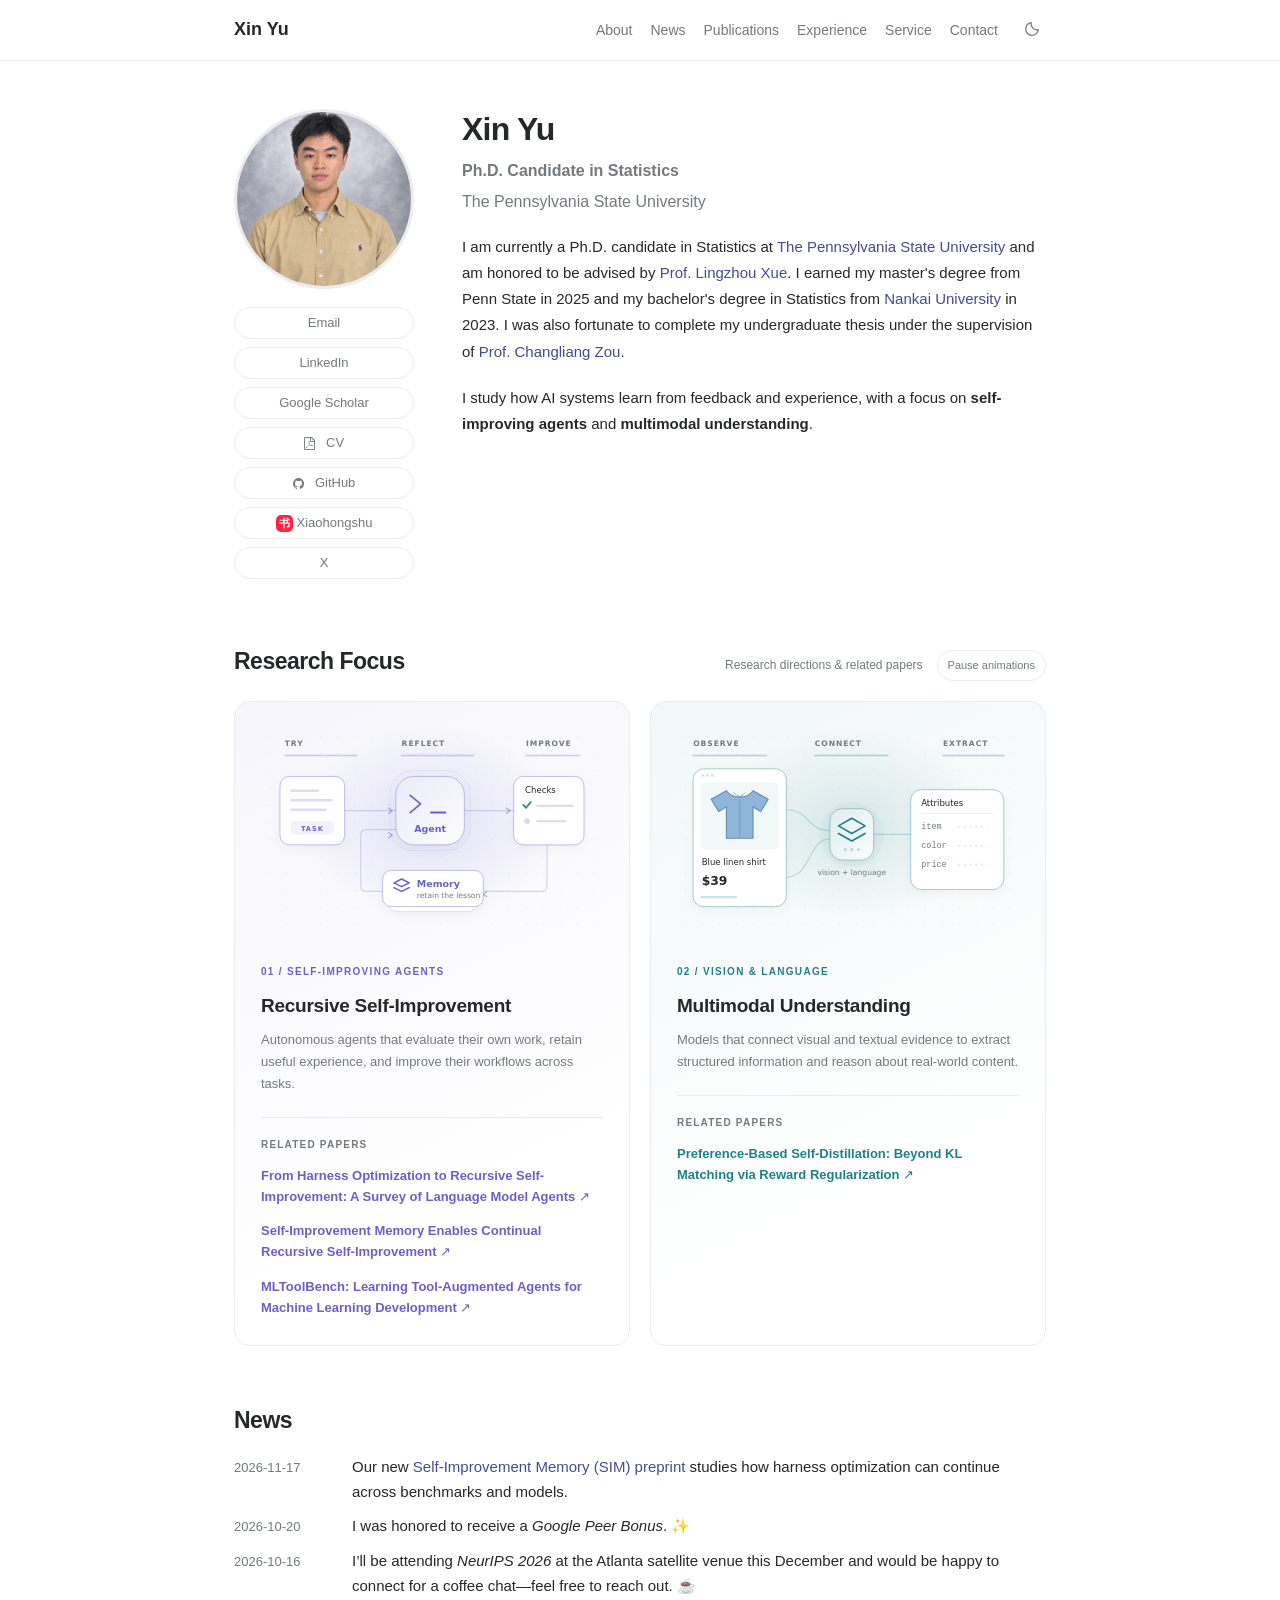
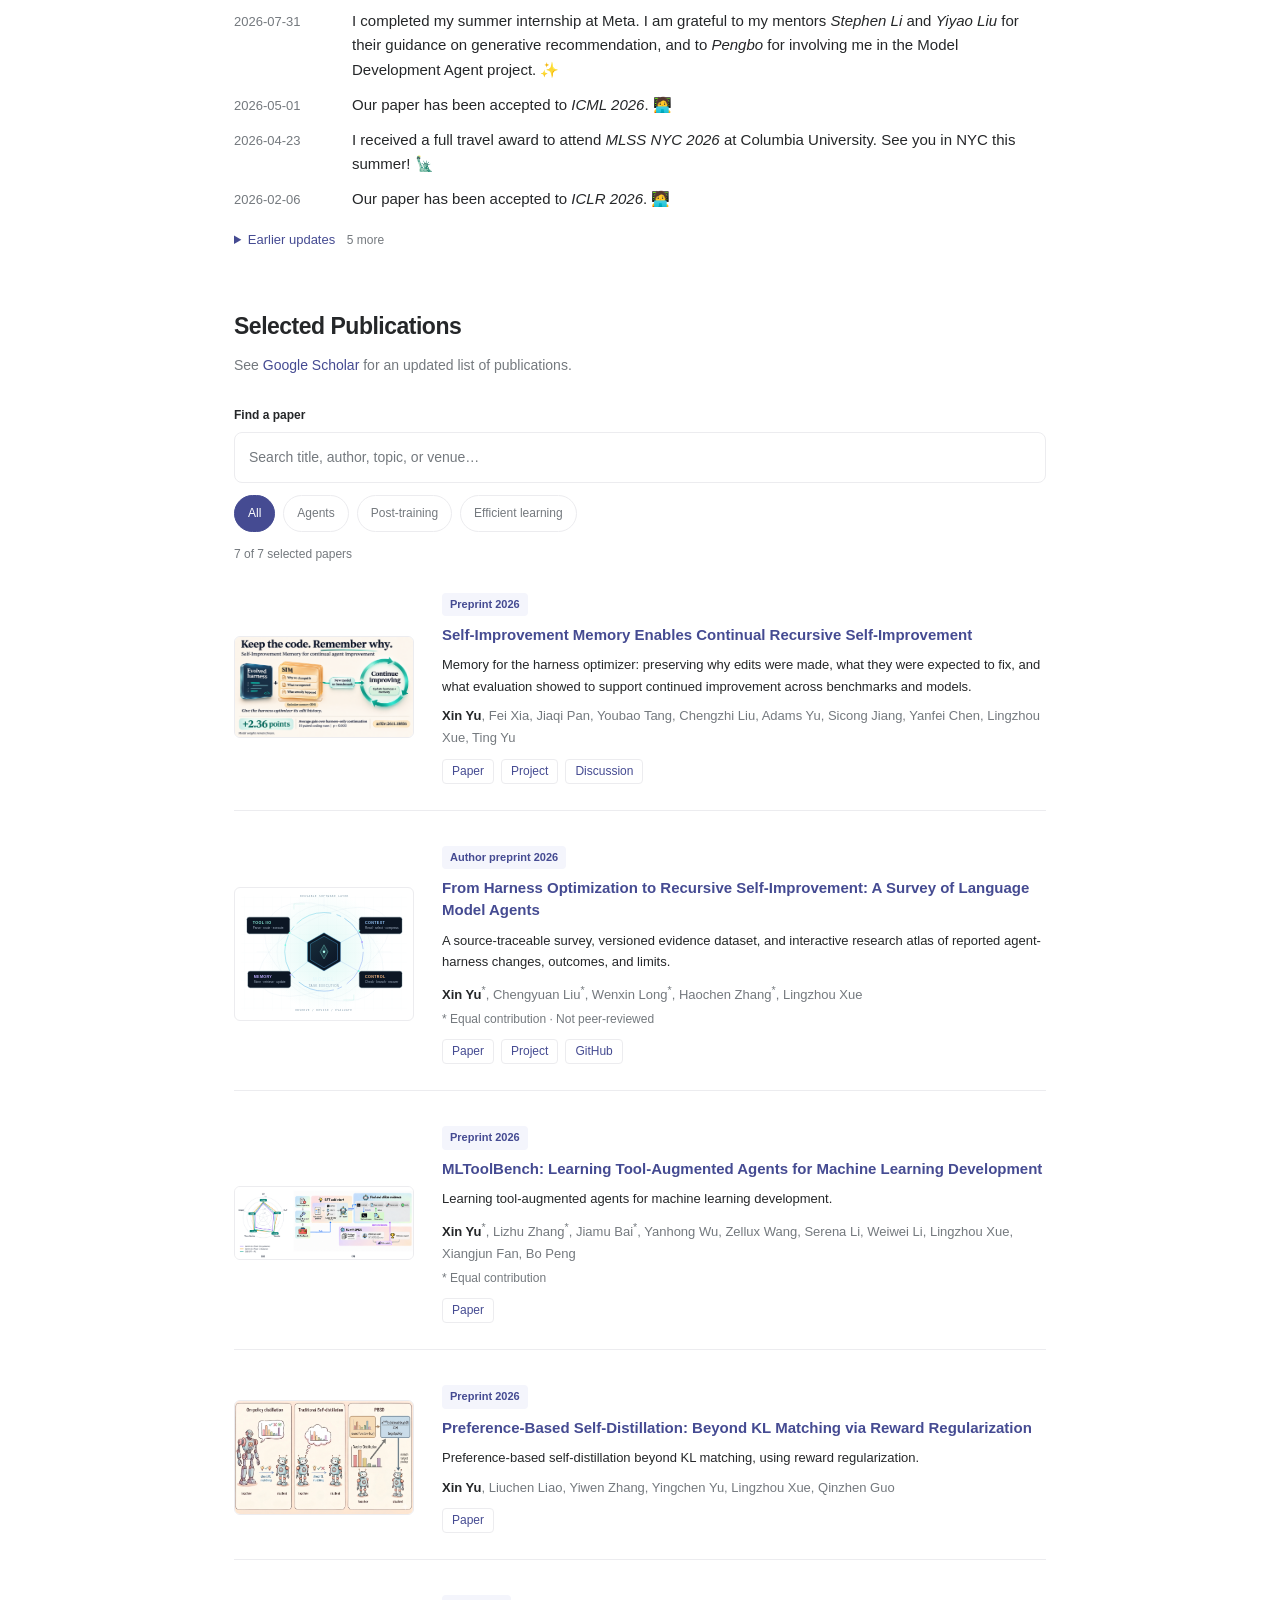
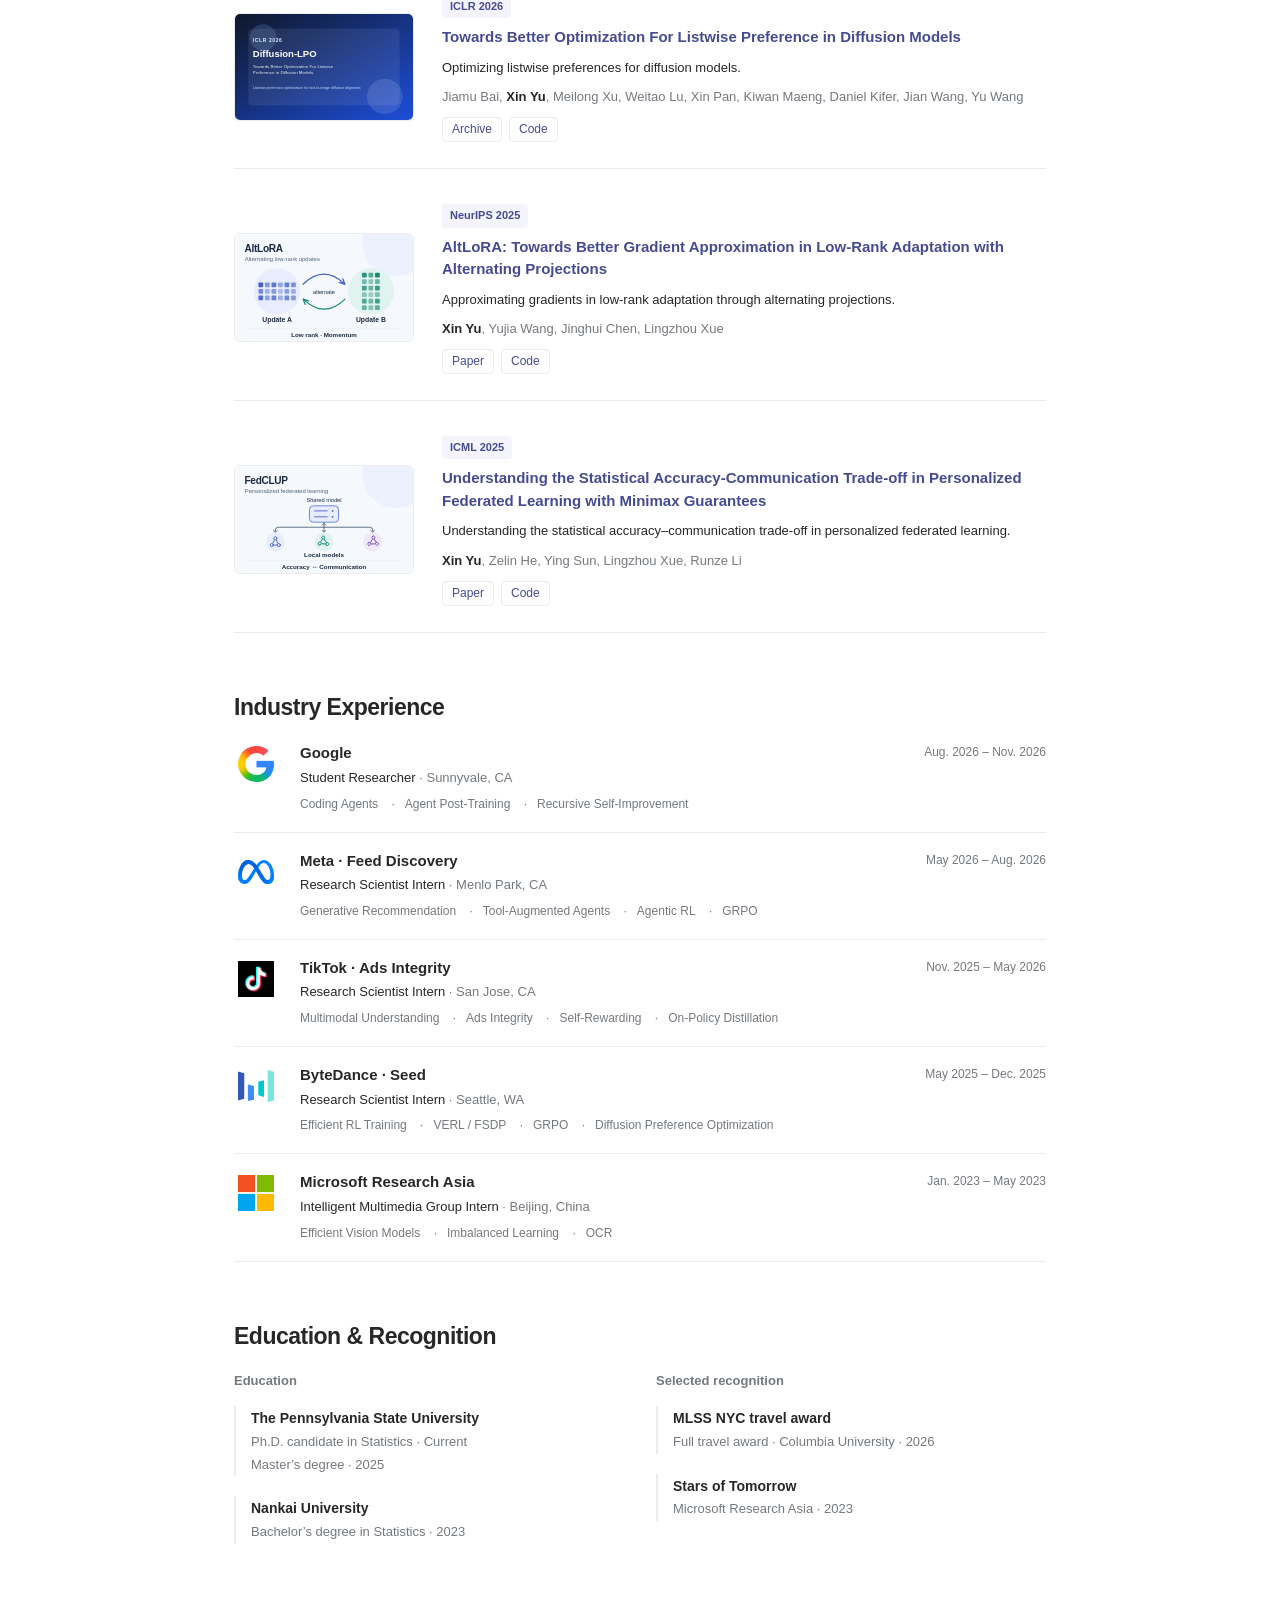
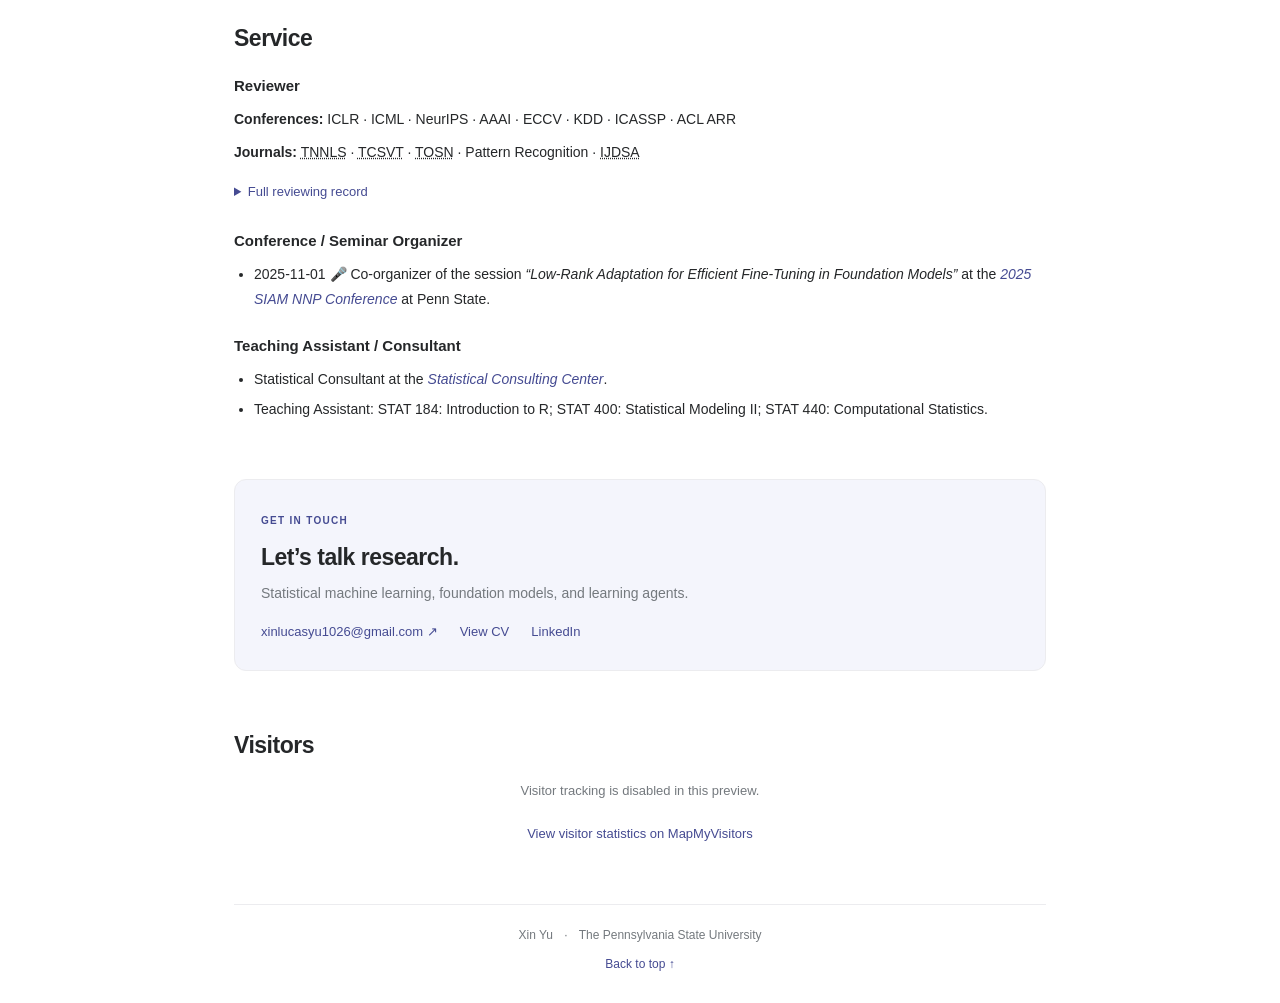
==== commit f7511666: "Link SIM project page and Hugging Face discussion from homepage" ====
--- a/index.html
+++ b/index.html
@@ -247,7 +247,7 @@
 <div><div class="venue">Preprint 2026</div><h3><a href="https://arxiv.org/abs/2611.18856" target="_blank" rel="noopener" style="font-weight:bold;">Self-Improvement Memory Enables Continual Recursive Self-Improvement</a></h3>
 <p class="paper-summary">Memory for the harness optimizer: preserving why edits were made, what they were expected to fix, and what evaluation showed to support continued improvement across benchmarks and models.</p>
 <p class="pub-authors"><u>Xin Yu</u>, Fei Xia, Jiaqi Pan, Youbao Tang, Chengzhi Liu, Adams Yu, Sicong Jiang, Yanfei Chen, Lingzhou Xue, Ting Yu</p>
-<div class="pub-links"><a class="pub-button" href="https://arxiv.org/abs/2611.18856" target="_blank" rel="noopener">Paper</a></div></div>
+<div class="pub-links"><a class="pub-button" href="https://arxiv.org/abs/2611.18856" target="_blank" rel="noopener">Paper</a><a class="pub-button" href="sim/">Project</a><a class="pub-button" href="https://huggingface.co/papers/2611.18856" target="_blank" rel="noopener">Discussion</a></div></div>
 </article>
 
 <article class="publication" id="paper-harness-rsi" data-topic="Agents">
